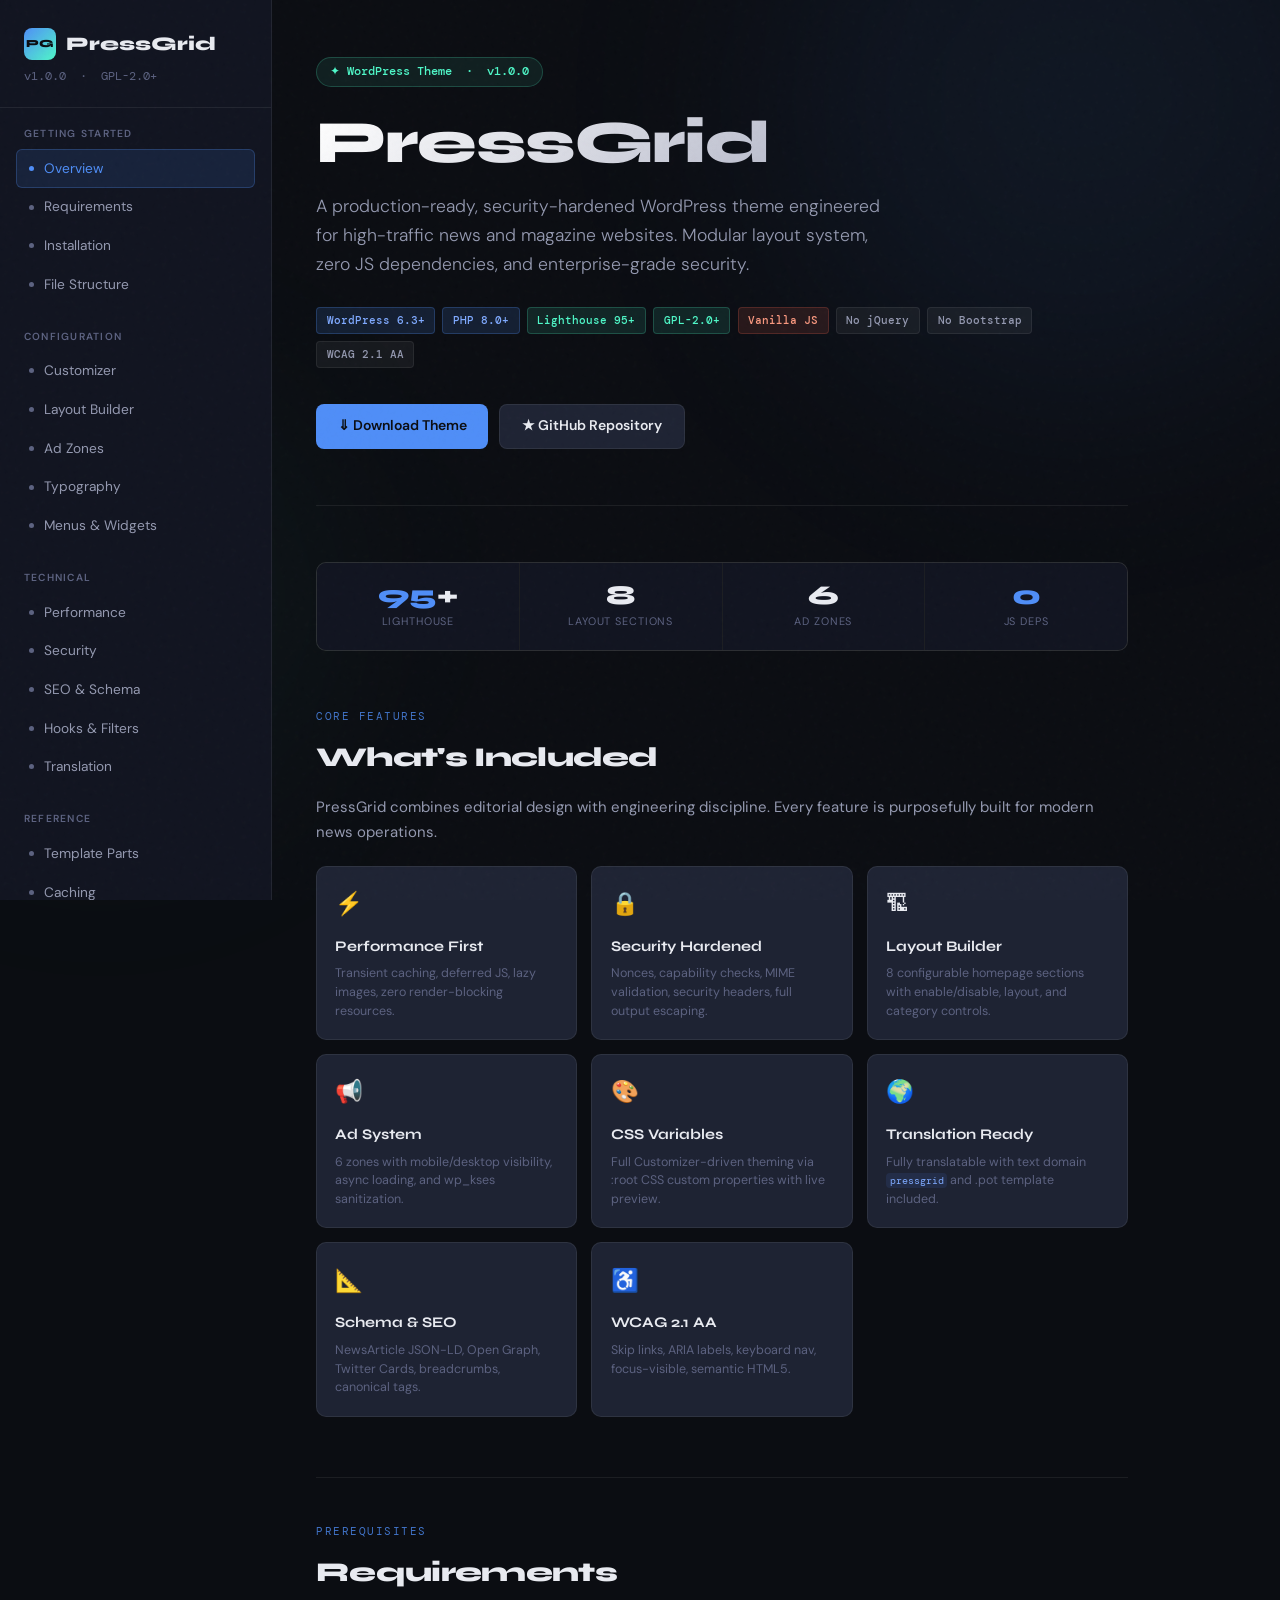
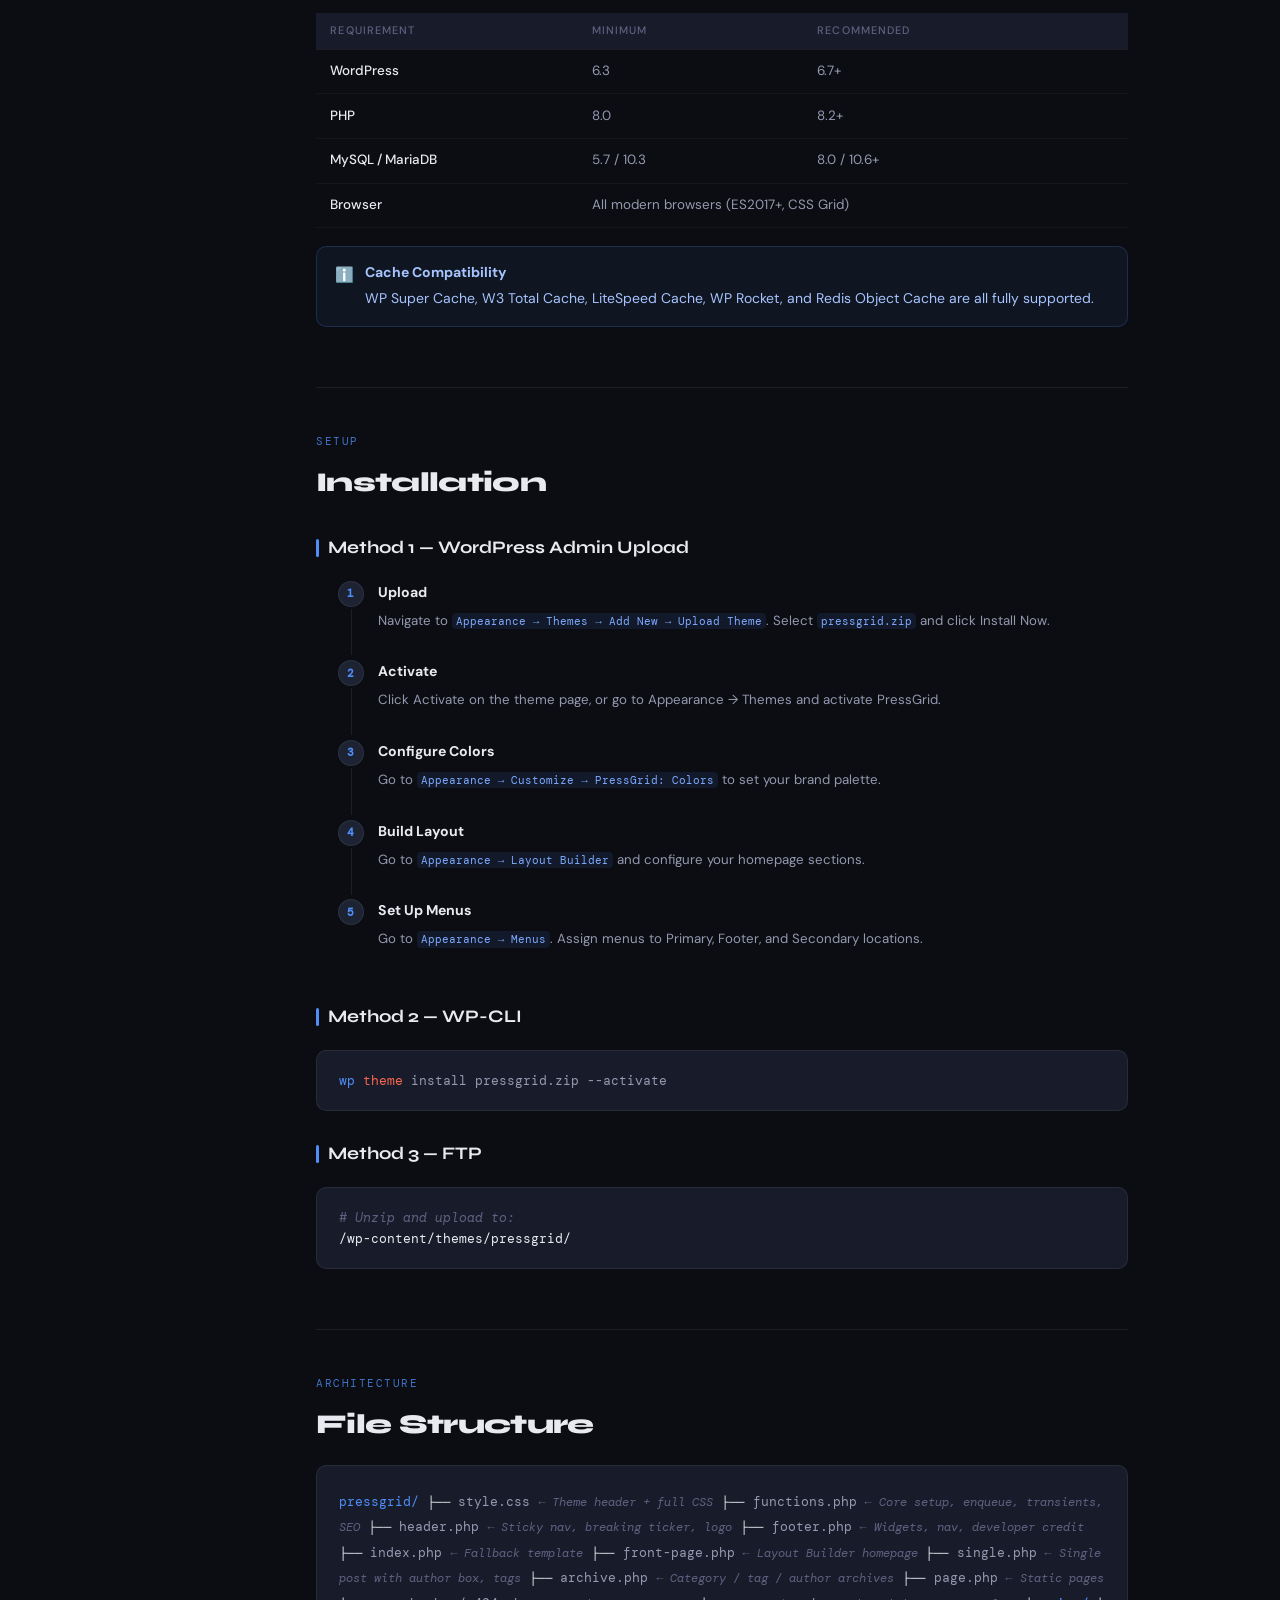
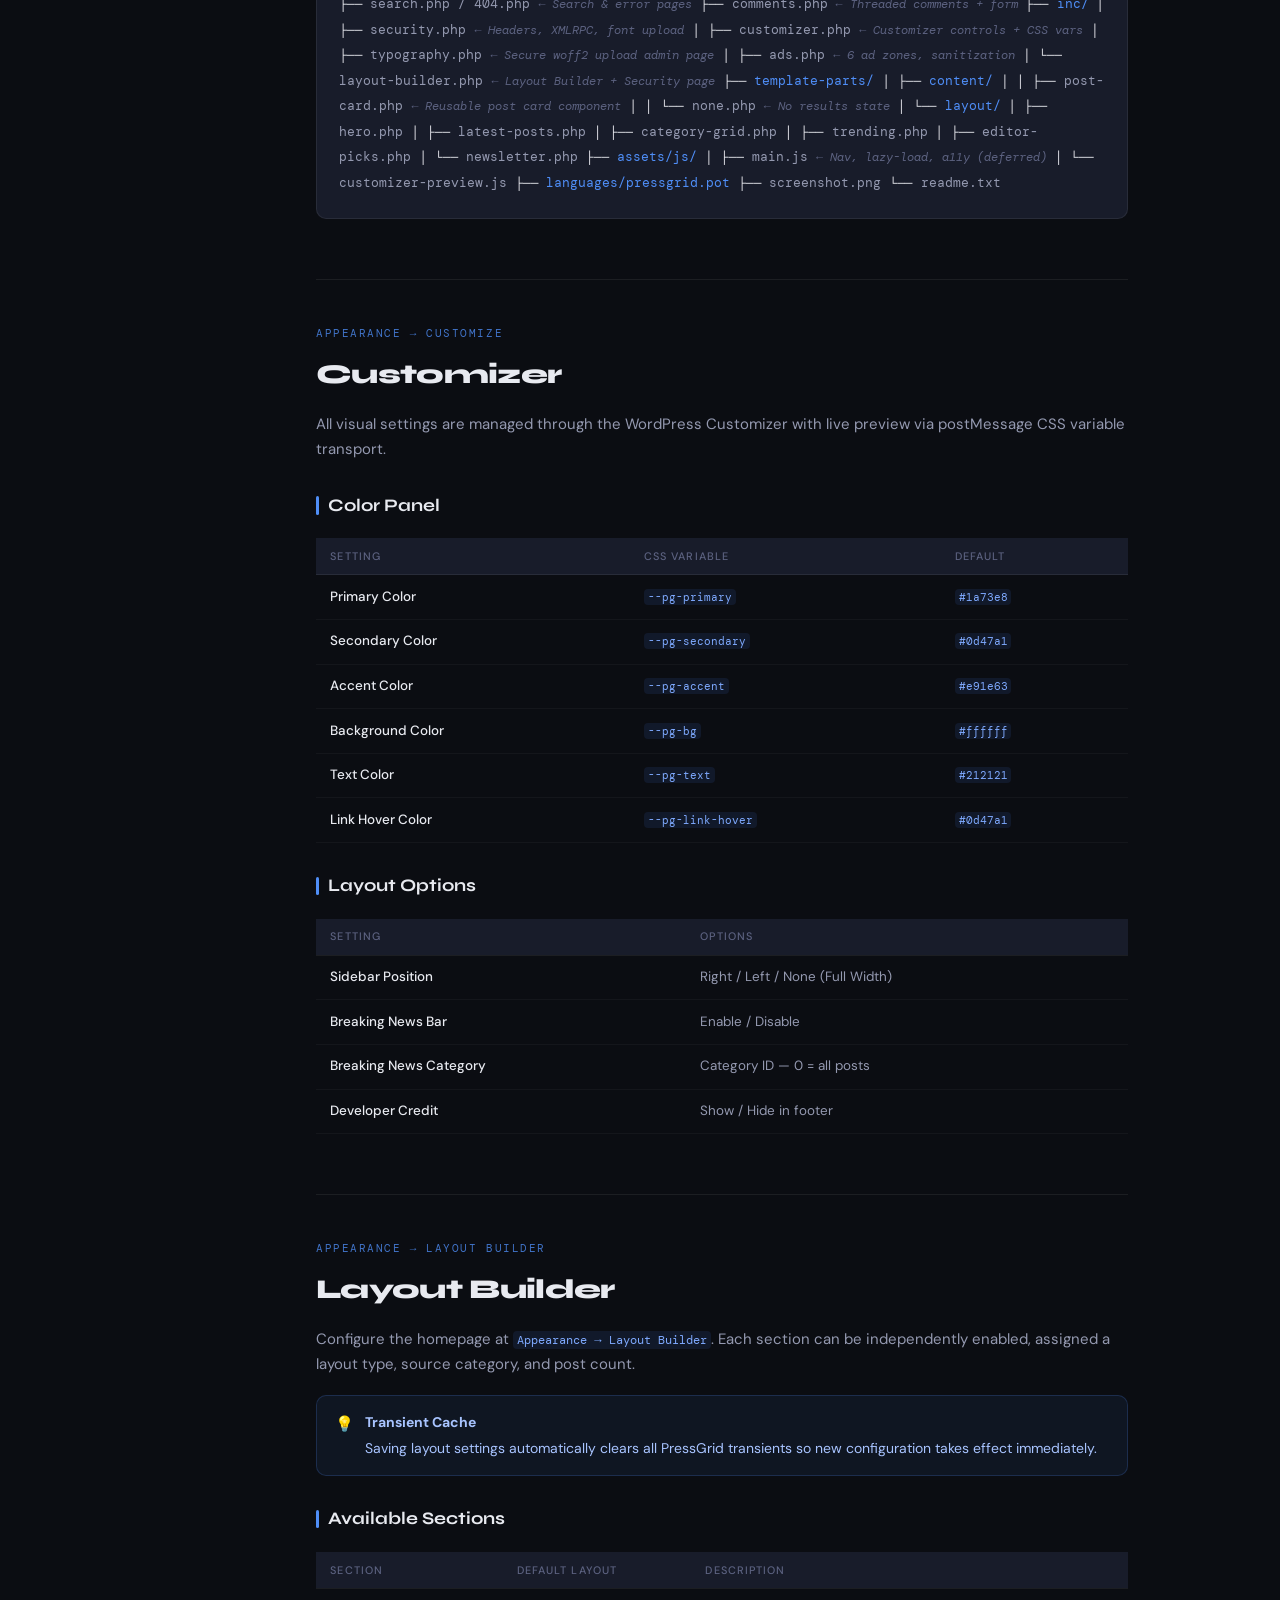
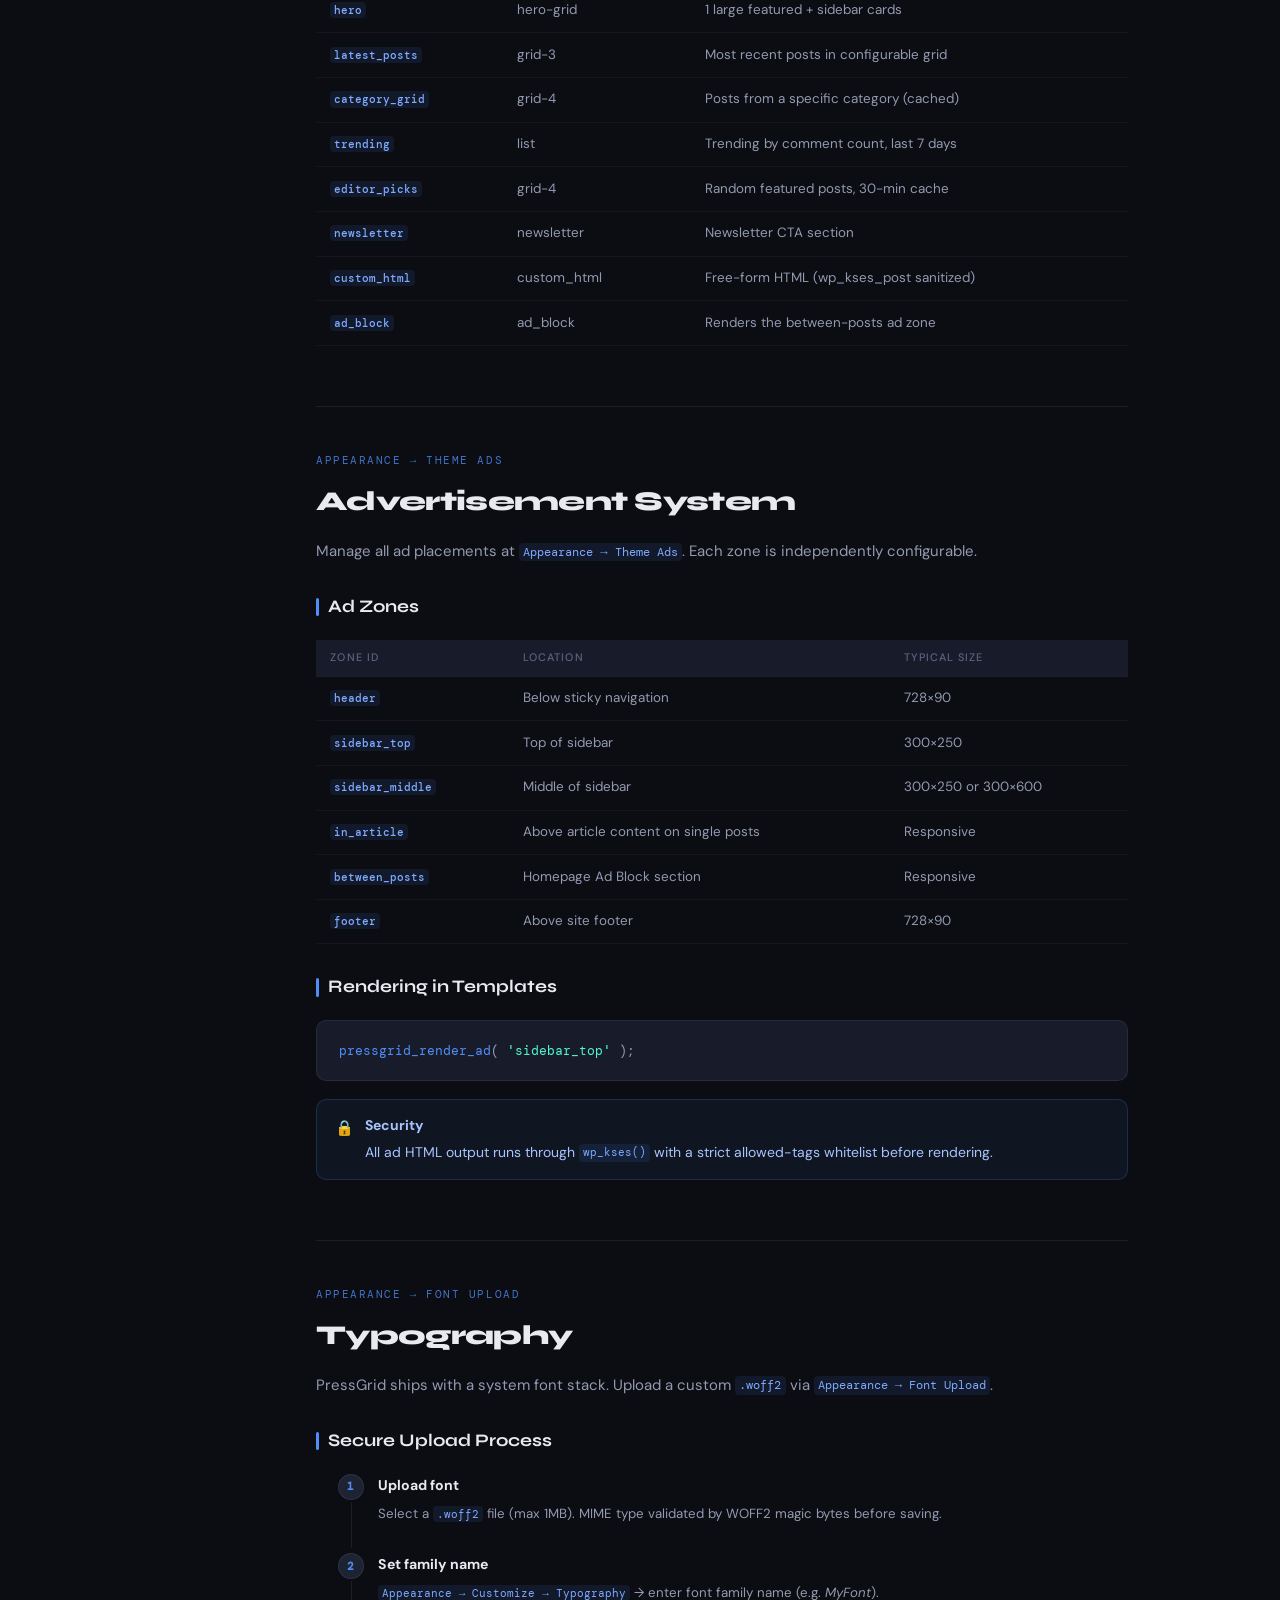
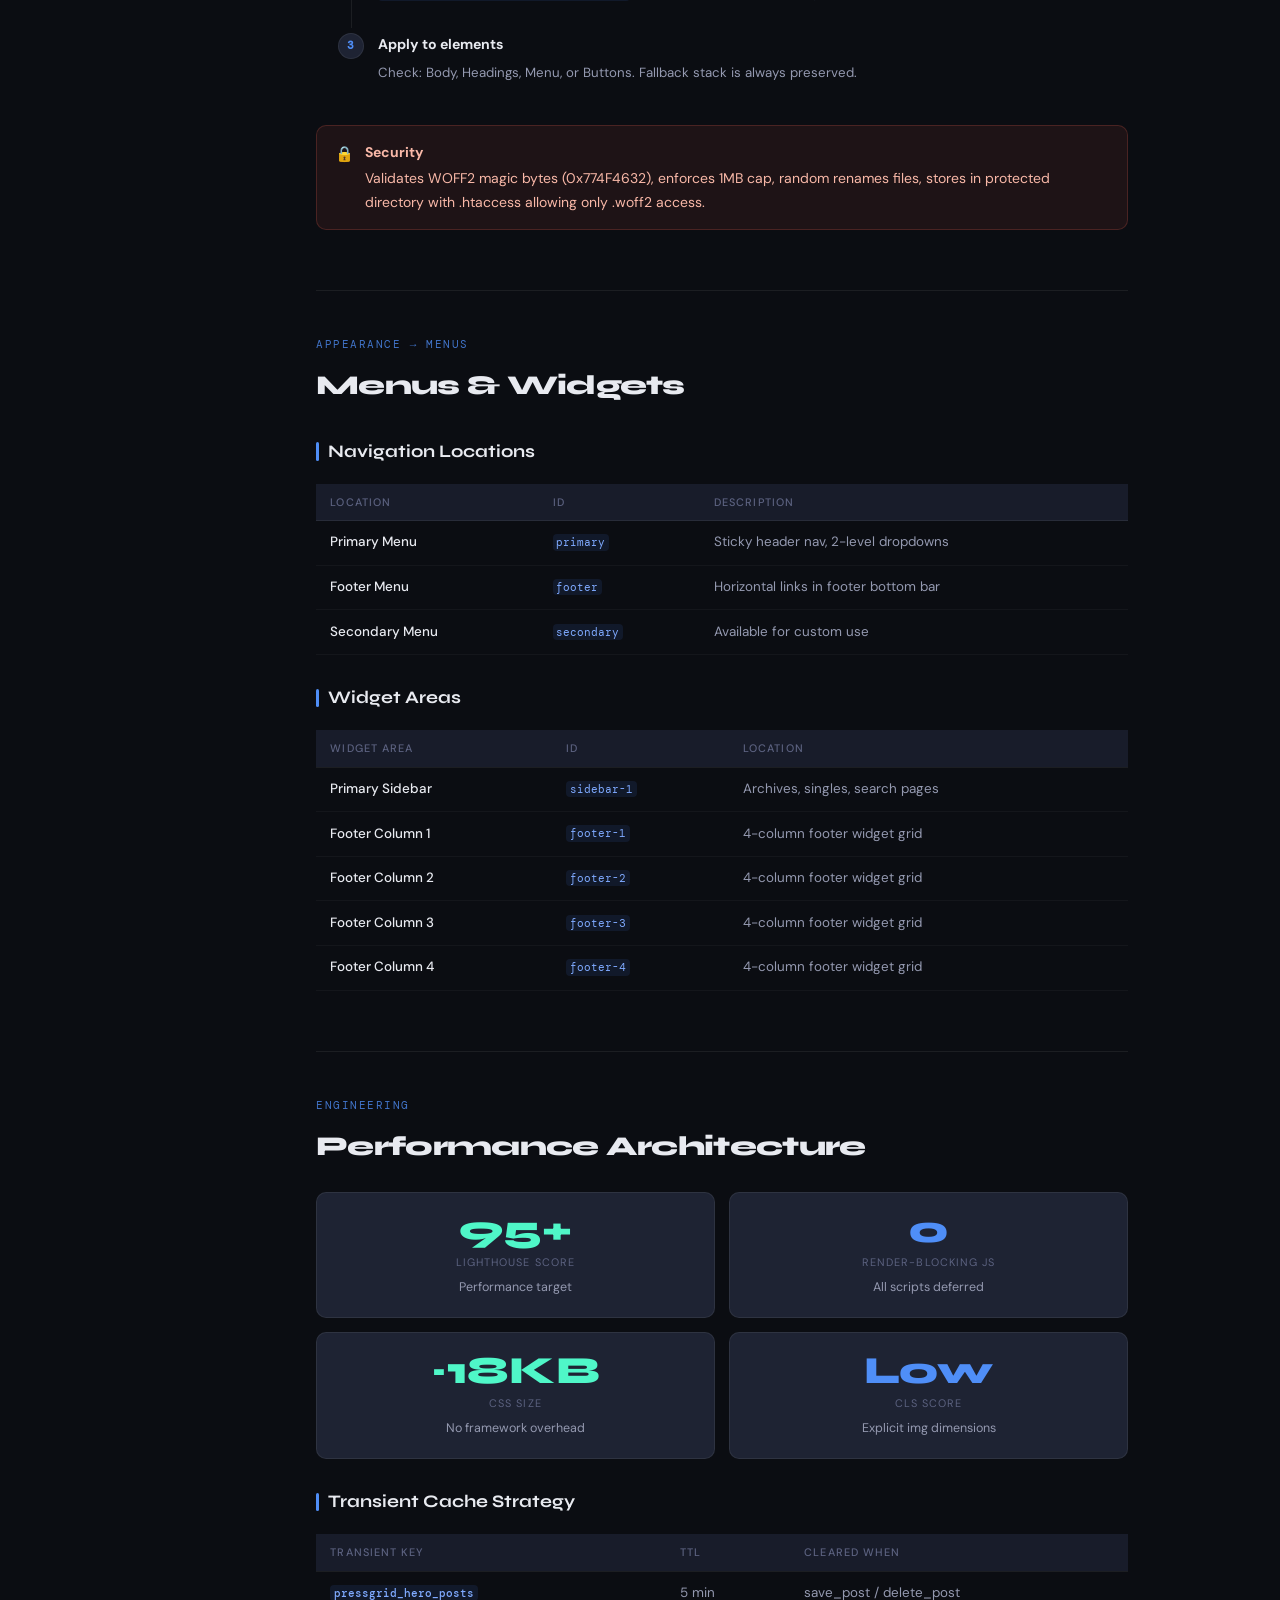
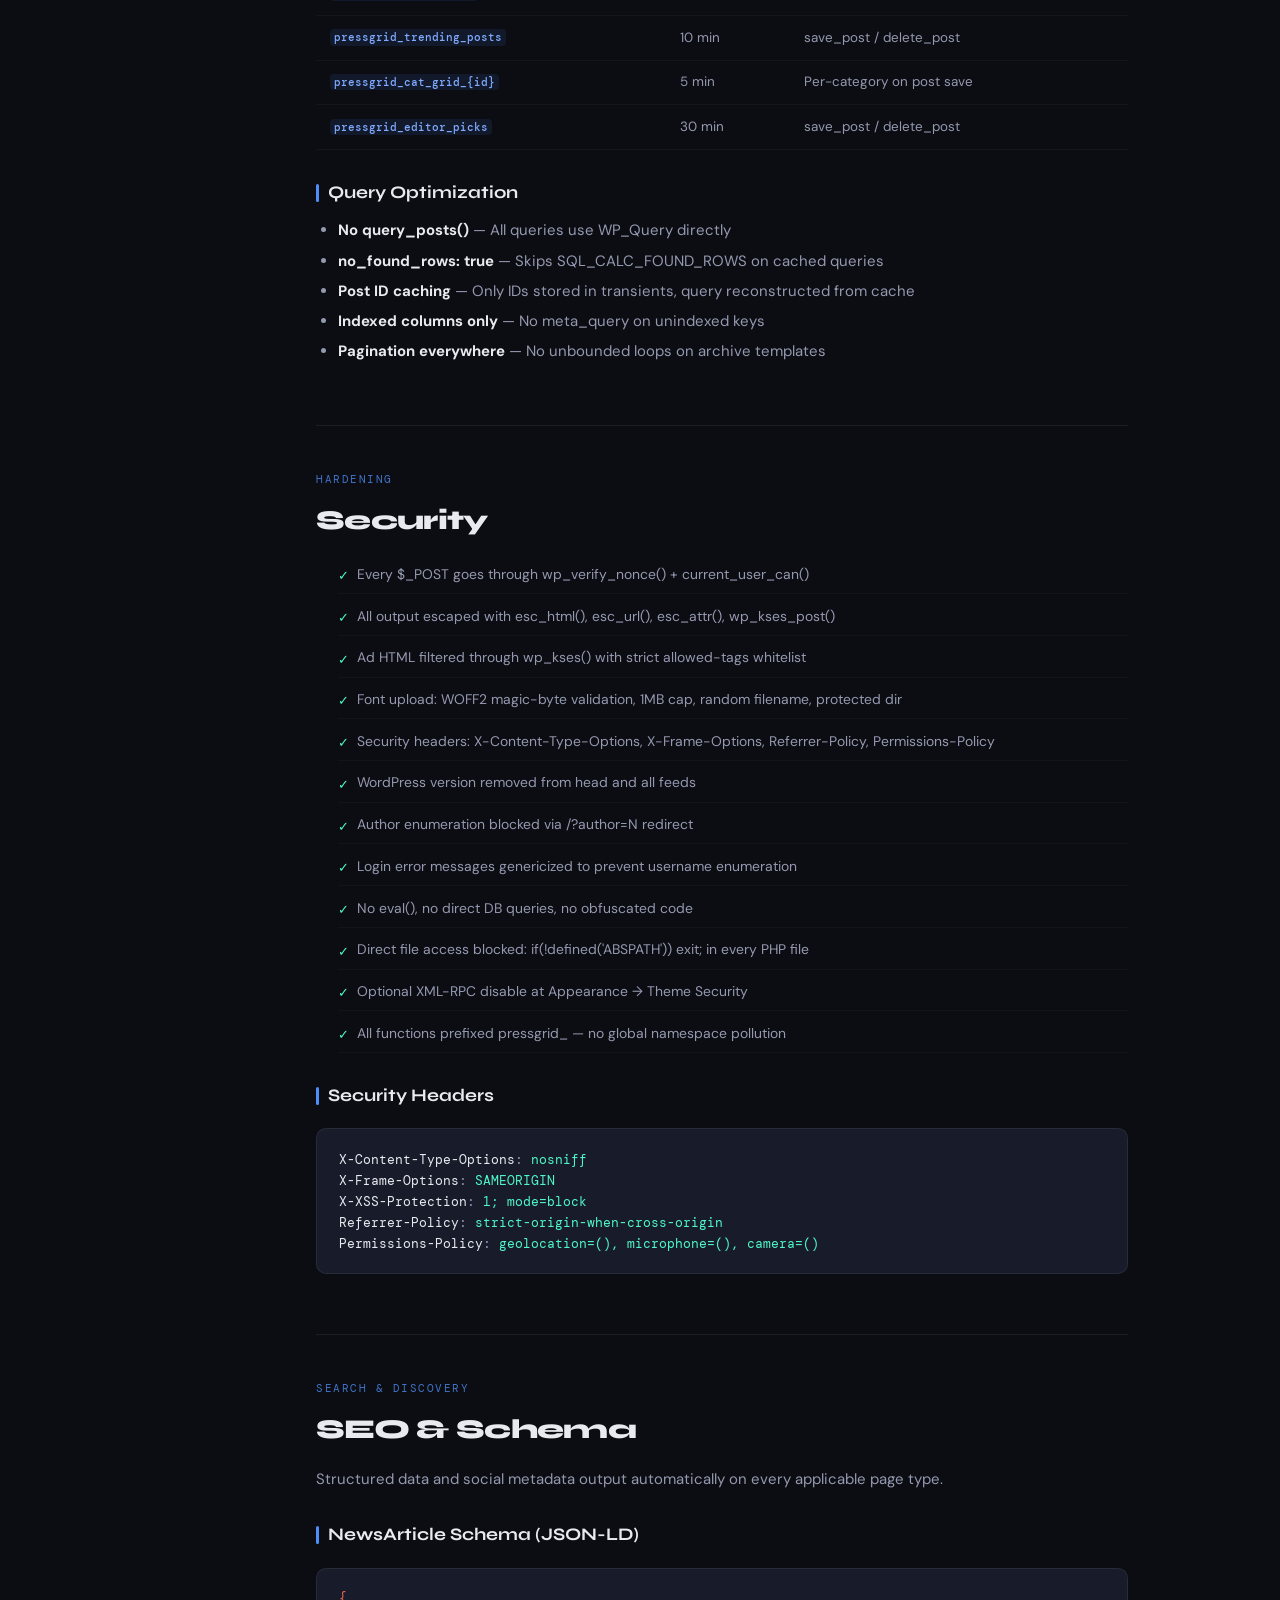
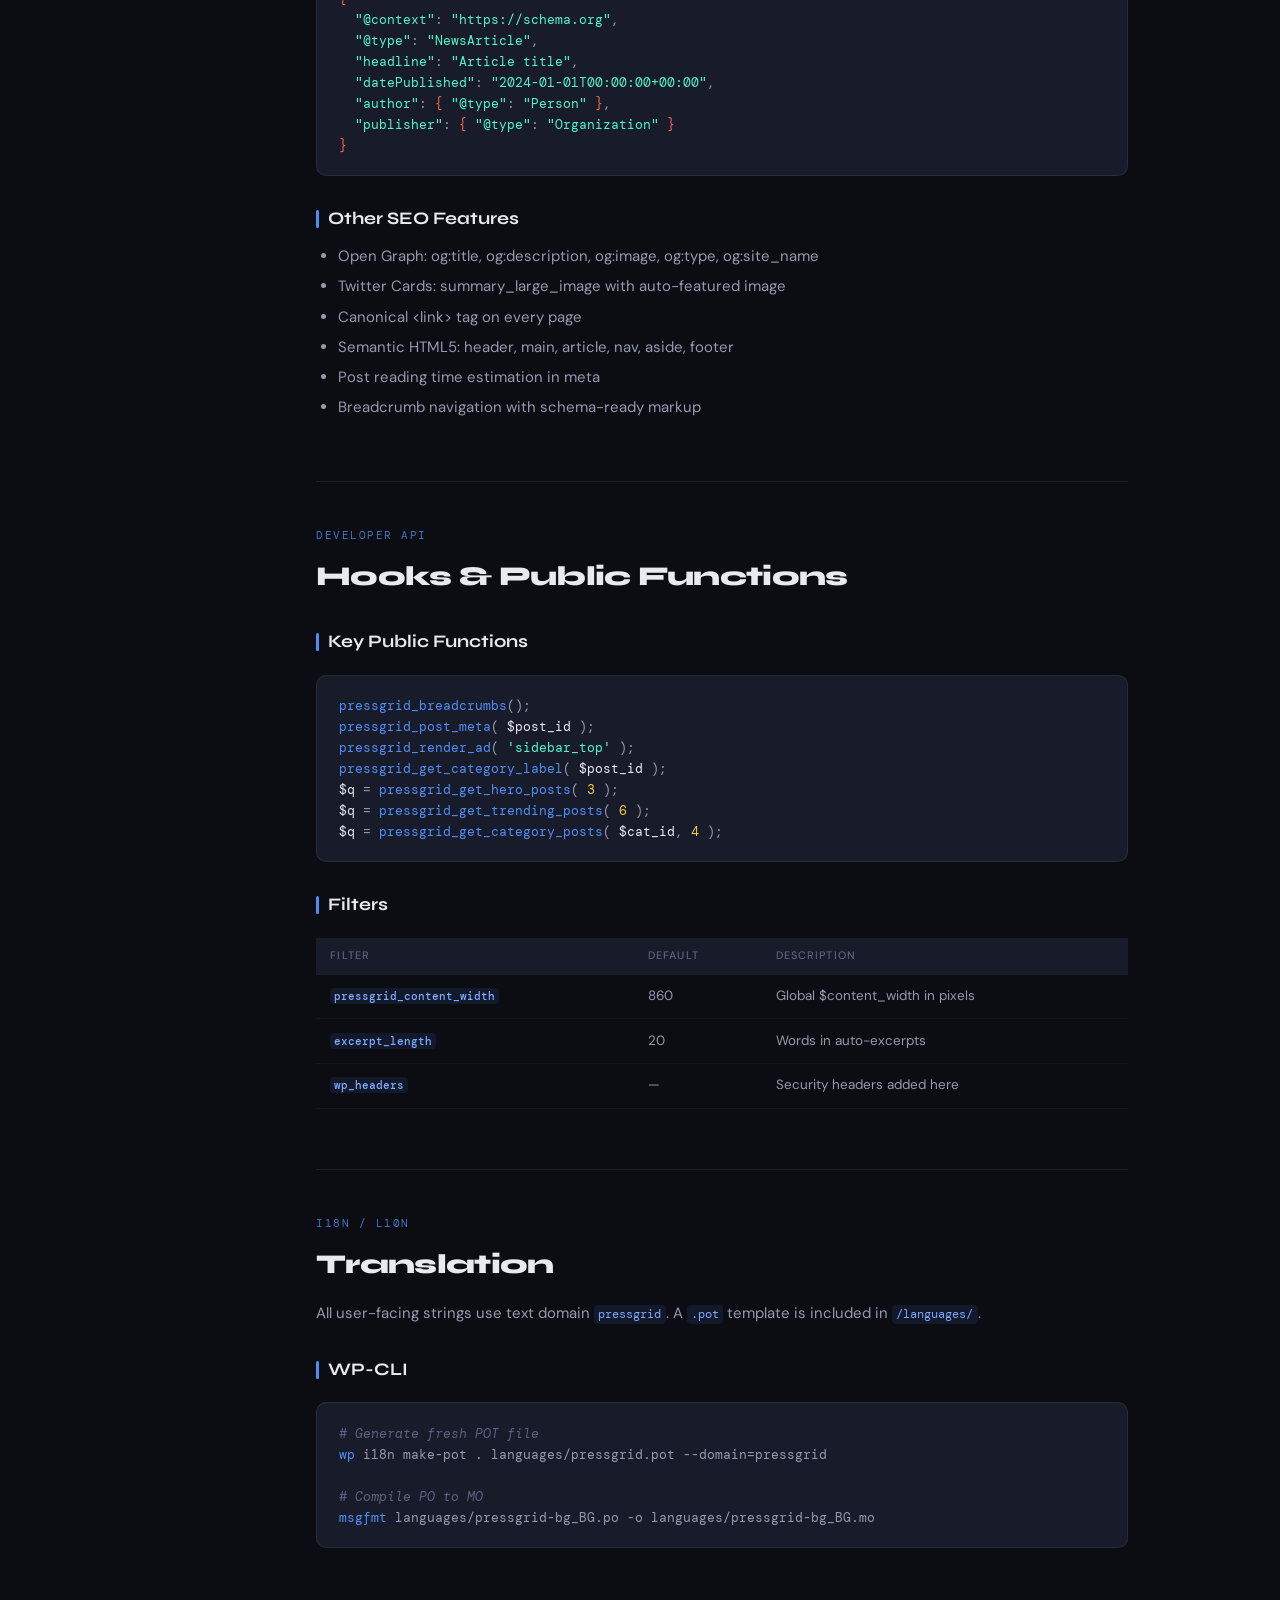
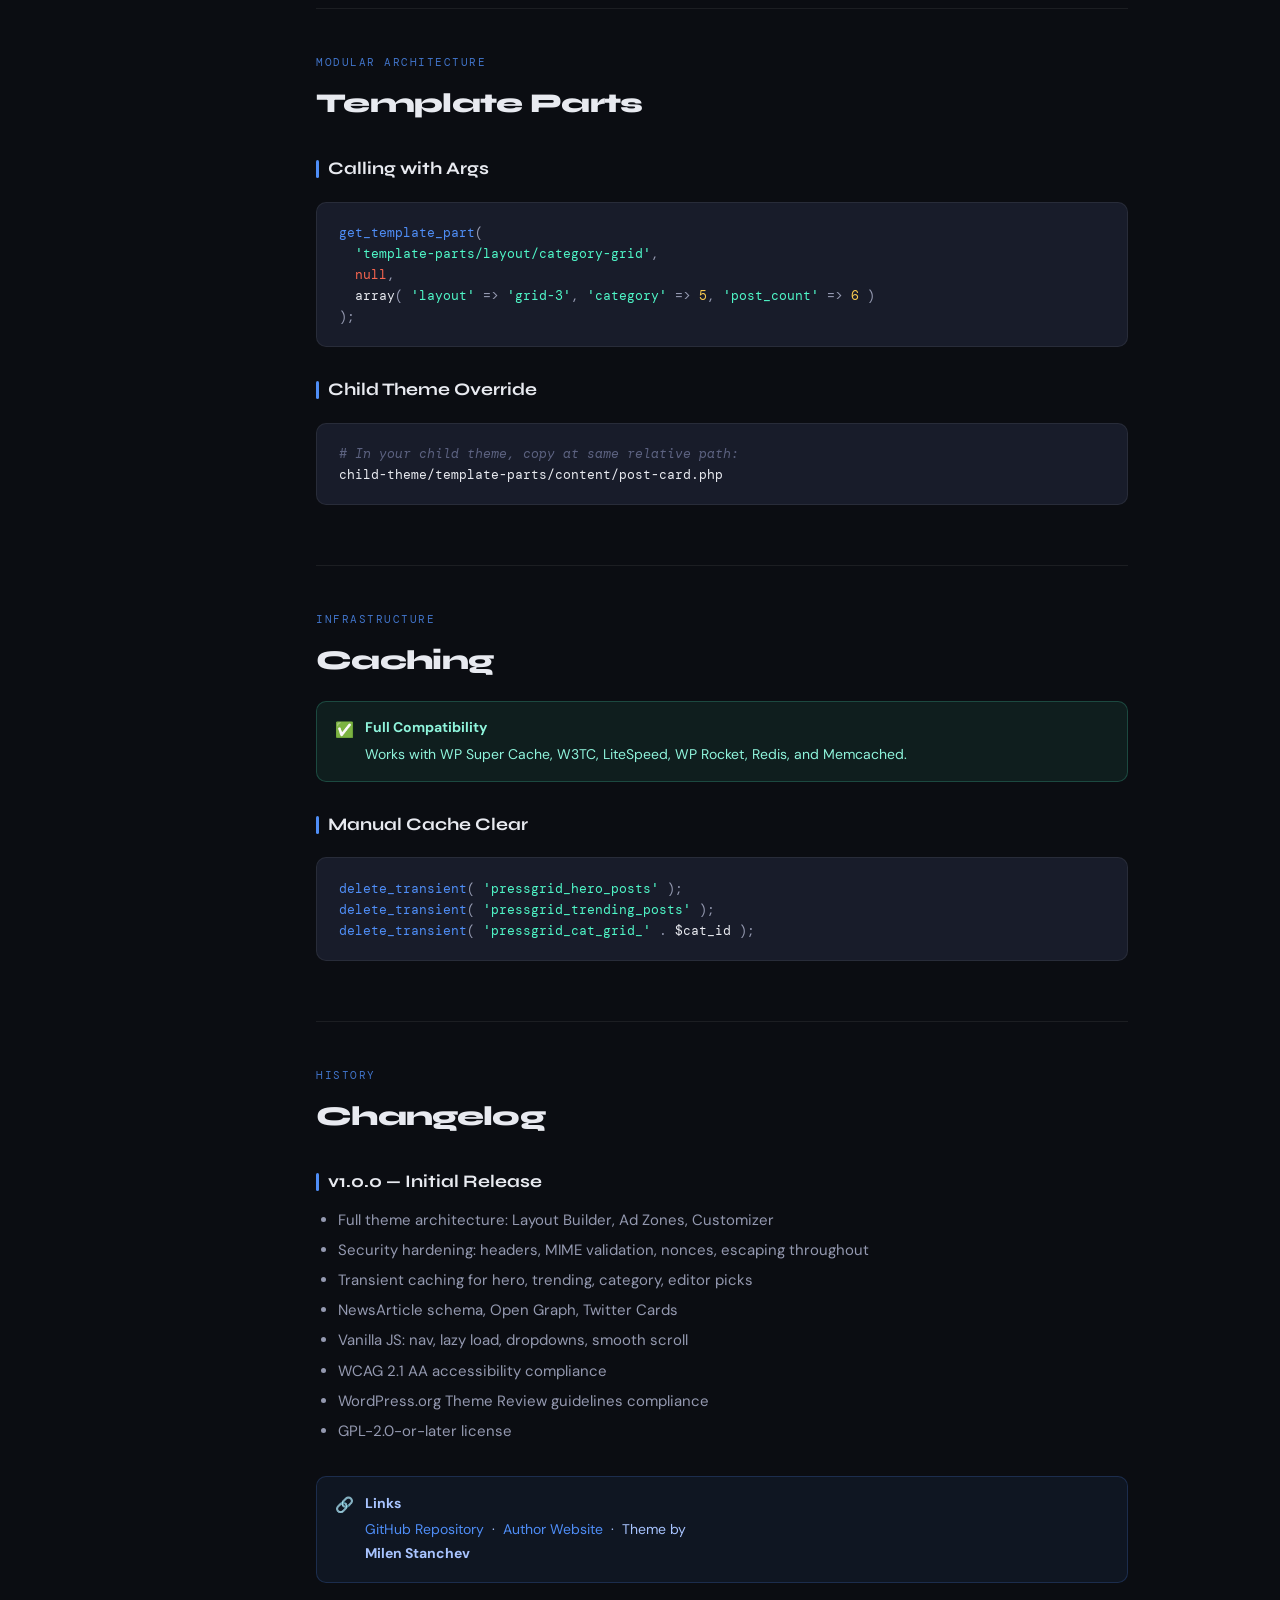
==== index.html @ e218a540 "Rename pressgrid-docs.html to index.html" ====
<!DOCTYPE html>
<html lang="en">
<head>
<meta charset="UTF-8" />
<meta name="viewport" content="width=device-width, initial-scale=1.0" />
<title>PressGrid — WordPress Theme Documentation</title>
<meta name="description" content="Full documentation for PressGrid — a high-performance, security-hardened WordPress theme for news and magazine websites." />
<meta property="og:title" content="PressGrid WordPress Theme Documentation" />
<meta property="og:description" content="Layout Builder, Ads, Customizer, 95+ Lighthouse. GPL licensed." />
<meta name="theme-color" content="#0b0d12" />
<link rel="preconnect" href="https://fonts.googleapis.com" />
<link rel="preconnect" href="https://fonts.gstatic.com" crossorigin />
<link href="https://fonts.googleapis.com/css2?family=Syne:wght@400;600;700;800&family=DM+Sans:ital,opsz,wght@0,9..40,300;0,9..40,400;0,9..40,500;1,9..40,300&family=DM+Mono:wght@400;500&display=swap" rel="stylesheet" />
<style>
*,*::before,*::after{box-sizing:border-box;margin:0;padding:0}
:root{
  --bg:#0b0d12;--bg2:#111420;--bg3:#181c2a;--surface:#1e2333;
  --border:rgba(255,255,255,.07);--accent:#4f8ef7;--accent2:#f7654f;--accent3:#4ff7c8;
  --text:#e8eaf0;--text2:#9499b0;--text3:#5c6280;
  --font-head:'Syne',sans-serif;--font-body:'DM Sans',sans-serif;--font-mono:'DM Mono',monospace;
  --radius:10px;--nav-w:272px;--ease:.2s cubic-bezier(.4,0,.2,1)
}
html{scroll-behavior:smooth;font-size:16px}
body{background:var(--bg);color:var(--text);font-family:var(--font-body);font-size:1rem;line-height:1.7;-webkit-font-smoothing:antialiased}
a{color:var(--accent);text-decoration:none;transition:color var(--ease)}
a:hover{color:#7faaff}
img{max-width:100%;height:auto;display:block}
body::before{content:'';position:fixed;inset:0;background-image:url("data:image/svg+xml,%3Csvg viewBox='0 0 200 200' xmlns='http://www.w3.org/2000/svg'%3E%3Cfilter id='n'%3E%3CfeTurbulence type='fractalNoise' baseFrequency='0.85' numOctaves='4' stitchTiles='stitch'/%3E%3C/filter%3E%3Crect width='100%25' height='100%25' filter='url(%23n)' opacity='0.04'/%3E%3C/svg%3E");pointer-events:none;z-index:9999;opacity:.5}
.blob{position:fixed;border-radius:50%;filter:blur(120px);pointer-events:none;z-index:0}
.b1{width:600px;height:600px;background:rgba(79,142,247,.07);top:-200px;right:-100px}
.b2{width:400px;height:400px;background:rgba(79,247,200,.05);bottom:100px;left:-100px}
.layout{display:grid;grid-template-columns:var(--nav-w) 1fr;min-height:100vh;position:relative;z-index:1}
.sidebar{position:sticky;top:0;height:100vh;overflow-y:auto;background:var(--bg2);border-right:1px solid var(--border);display:flex;flex-direction:column;scrollbar-width:thin;scrollbar-color:var(--surface) transparent}
.sidebar::-webkit-scrollbar{width:4px}
.sidebar::-webkit-scrollbar-thumb{background:var(--surface);border-radius:4px}
.sb-logo{padding:1.75rem 1.5rem 1.25rem;border-bottom:1px solid var(--border)}
.logo-mark{display:inline-flex;align-items:center;gap:.6rem;font-family:var(--font-head);font-weight:800;font-size:1.2rem;color:var(--text)}
.logo-icon{width:32px;height:32px;background:linear-gradient(135deg,var(--accent),var(--accent3));border-radius:8px;display:flex;align-items:center;justify-content:center;font-size:.68rem;font-weight:800;color:#0b0d12;font-family:var(--font-head);flex-shrink:0}
.sb-ver{margin-top:.4rem;font-size:.72rem;color:var(--text3);font-family:var(--font-mono)}
.nav-sec{padding:1.1rem 1rem .4rem}
.nav-lbl{font-size:.64rem;font-weight:600;text-transform:uppercase;letter-spacing:.12em;color:var(--text3);padding:0 .5rem .4rem}
.nav-items{list-style:none}
.nav-items li a{display:flex;align-items:center;gap:.6rem;padding:.42rem .75rem;border-radius:6px;font-size:.855rem;color:var(--text2);transition:all var(--ease);border:1px solid transparent}
.nav-items li a:hover{background:var(--surface);color:var(--text);border-color:var(--border)}
.nav-items li a.active{background:rgba(79,142,247,.12);color:var(--accent);border-color:rgba(79,142,247,.25)}
.ndot{width:5px;height:5px;border-radius:50%;background:var(--text3);flex-shrink:0;transition:background var(--ease)}
.nav-items li a.active .ndot,.nav-items li a:hover .ndot{background:var(--accent)}
.sb-foot{margin-top:auto;padding:1rem 1.5rem;border-top:1px solid var(--border);font-size:.74rem;color:var(--text3)}
.sb-foot a{color:var(--text2)}
.mob-toggle{display:none;position:fixed;top:1rem;left:1rem;z-index:200;background:var(--surface);border:1px solid var(--border);color:var(--text);padding:.45rem .65rem;border-radius:8px;cursor:pointer;font-size:1.05rem;backdrop-filter:blur(8px)}
.overlay{display:none;position:fixed;inset:0;background:rgba(0,0,0,.55);z-index:99;backdrop-filter:blur(2px)}
.overlay.open{display:block}
.content{padding:3.5rem 2.75rem 6rem;max-width:900px}
.hero{padding-bottom:3.5rem;border-bottom:1px solid var(--border);margin-bottom:3.5rem}
.badge{display:inline-flex;align-items:center;gap:.5rem;background:rgba(79,247,200,.08);border:1px solid rgba(79,247,200,.2);color:var(--accent3);font-size:.73rem;font-weight:500;padding:.28rem .8rem;border-radius:100px;margin-bottom:1.5rem;font-family:var(--font-mono)}
.hero h1{font-family:var(--font-head);font-size:clamp(2.4rem,5vw,3.75rem);font-weight:800;line-height:1.05;letter-spacing:-.03em;margin-bottom:1.1rem;background:linear-gradient(135deg,#fff 0%,#8b90aa 100%);-webkit-background-clip:text;-webkit-text-fill-color:transparent;background-clip:text}
.hero-sub{font-size:1.1rem;color:var(--text2);max-width:580px;line-height:1.65;margin-bottom:1.75rem;font-weight:300}
.tags{display:flex;gap:.45rem;flex-wrap:wrap;margin-bottom:2.25rem}
.tag{font-size:.7rem;font-family:var(--font-mono);padding:.18rem .6rem;border-radius:4px;font-weight:500}
.tb{background:rgba(79,142,247,.14);color:#7faaff;border:1px solid rgba(79,142,247,.25)}
.tg{background:rgba(79,247,200,.1);color:#4ff7c8;border:1px solid rgba(79,247,200,.2)}
.tr{background:rgba(247,101,79,.12);color:#f9987f;border:1px solid rgba(247,101,79,.2)}
.tx{background:rgba(255,255,255,.05);color:var(--text2);border:1px solid var(--border)}
.btns{display:flex;gap:.7rem;flex-wrap:wrap}
.btn{display:inline-flex;align-items:center;gap:.5rem;padding:.6rem 1.35rem;border-radius:8px;font-weight:600;font-size:.875rem;font-family:var(--font-body);transition:all var(--ease);cursor:pointer;text-decoration:none}
.btn-p{background:var(--accent);color:#0b0d12}
.btn-p:hover{background:#7faaff;color:#0b0d12;transform:translateY(-1px);box-shadow:0 8px 24px rgba(79,142,247,.3)}
.btn-g{background:var(--surface);color:var(--text);border:1px solid var(--border)}
.btn-g:hover{background:var(--bg3);border-color:rgba(255,255,255,.15);transform:translateY(-1px)}
.stats{display:grid;grid-template-columns:repeat(4,1fr);gap:1px;background:var(--border);border:1px solid var(--border);border-radius:var(--radius);overflow:hidden;margin-bottom:3.5rem}
.stat{background:var(--bg2);padding:1.2rem 1rem;text-align:center}
.sv{font-family:var(--font-head);font-size:1.7rem;font-weight:800;color:var(--text);line-height:1;margin-bottom:.2rem}
.sv span{color:var(--accent)}
.sl{font-size:.68rem;color:var(--text3);text-transform:uppercase;letter-spacing:.08em}
.sec{margin-bottom:3.75rem;scroll-margin-top:2rem}
.eyebrow{font-family:var(--font-mono);font-size:.68rem;color:var(--accent);text-transform:uppercase;letter-spacing:.14em;margin-bottom:.55rem;opacity:.8}
.sec h2{font-family:var(--font-head);font-size:1.7rem;font-weight:800;letter-spacing:-.025em;margin-bottom:.9rem;color:var(--text)}
.sec h3{font-family:var(--font-head);font-size:1.1rem;font-weight:700;margin:1.75rem 0 .65rem;color:var(--text);display:flex;align-items:center;gap:.55rem}
.sec h3::before{content:'';display:inline-block;width:3px;height:1.05em;background:var(--accent);border-radius:2px;flex-shrink:0}
.sec p{color:var(--text2);margin-bottom:.9rem;font-size:.935rem}
.sec ul,.sec ol{color:var(--text2);padding-left:1.35rem;margin-bottom:.9rem;font-size:.935rem}
.sec li{margin-bottom:.3rem}
.sec li strong{color:var(--text)}
.cgrid{display:grid;grid-template-columns:repeat(auto-fill,minmax(210px,1fr));gap:.9rem;margin:1.25rem 0}
.card{background:var(--surface);border:1px solid var(--border);border-radius:var(--radius);padding:1.15rem;transition:all var(--ease);position:relative;overflow:hidden}
.card::before{content:'';position:absolute;top:0;left:0;right:0;height:2px;background:linear-gradient(90deg,var(--accent),var(--accent3));opacity:0;transition:opacity var(--ease)}
.card:hover{border-color:rgba(79,142,247,.3);transform:translateY(-2px)}
.card:hover::before{opacity:1}
.ci{font-size:1.4rem;margin-bottom:.65rem}
.ct{font-family:var(--font-head);font-weight:700;font-size:.92rem;margin-bottom:.35rem;color:var(--text)}
.cd{font-size:.78rem;color:var(--text3);line-height:1.5}
pre,code{font-family:var(--font-mono);font-size:.82rem}
code:not(pre code){background:rgba(79,142,247,.1);color:#7faaff;padding:.1em .35em;border-radius:4px;font-size:.82em}
pre{background:var(--bg3);border:1px solid var(--border);border-radius:var(--radius);padding:1.2rem 1.4rem;overflow-x:auto;margin:1.1rem 0;color:var(--text2);line-height:1.6;position:relative}
pre .cm{color:var(--text3);font-style:italic}
pre .kw{color:#f7654f}
pre .fn{color:var(--accent)}
pre .str{color:var(--accent3)}
pre .num{color:#f7c94f}
pre .var{color:#e8eaf0}
.ftree{background:var(--bg3);border:1px solid var(--border);border-radius:var(--radius);padding:1.4rem;font-family:var(--font-mono);font-size:.8rem;margin:1.1rem 0;line-height:2}
.ftree .d{color:var(--accent)}
.ftree .f{color:var(--text2)}
.ftree .n{color:var(--text3);font-style:italic;font-size:.73rem}
.note{border-radius:var(--radius);padding:.9rem 1.1rem;margin:1.1rem 0;font-size:.875rem;display:flex;gap:.7rem;align-items:flex-start;border-width:1px;border-style:solid}
.ni{font-size:.95rem;flex-shrink:0;margin-top:.1rem}
.nb{background:rgba(79,142,247,.07);border-color:rgba(79,142,247,.2);color:#a8c4ff}
.ng{background:rgba(79,247,200,.07);border-color:rgba(79,247,200,.2);color:#8ff5dc}
.nr{background:rgba(247,101,79,.08);border-color:rgba(247,101,79,.2);color:#f9b8a8}
.note strong{display:block;margin-bottom:.15rem}
.steps{list-style:none;padding:0;margin:1.1rem 0}
.steps li{display:flex;gap:.9rem;padding-bottom:1.4rem;position:relative}
.steps li:not(:last-child)::after{content:'';position:absolute;left:13px;top:28px;bottom:0;width:1px;background:var(--border)}
.sn{width:26px;height:26px;border-radius:50%;background:var(--surface);border:1px solid var(--border);display:flex;align-items:center;justify-content:center;font-size:.7rem;font-weight:700;color:var(--accent);flex-shrink:0;font-family:var(--font-mono);position:relative;z-index:1}
.sc{flex:1}
.sc strong{display:block;color:var(--text);font-size:.88rem;margin-bottom:.2rem}
.sc span{font-size:.83rem;color:var(--text2)}
table{width:100%;border-collapse:collapse;margin:1.1rem 0;font-size:.84rem}
th{text-align:left;padding:.55rem .9rem;border-bottom:1px solid var(--border);color:var(--text3);font-size:.68rem;text-transform:uppercase;letter-spacing:.1em;font-weight:500;background:var(--bg3)}
td{padding:.65rem .9rem;border-bottom:1px solid rgba(255,255,255,.04);color:var(--text2);vertical-align:top}
tr:hover td{background:rgba(255,255,255,.015)}
td:first-child{color:var(--text);font-weight:500}
.cl{list-style:none;padding:0;margin:.9rem 0}
.cl li{display:flex;align-items:flex-start;gap:.55rem;padding:.35rem 0;font-size:.87rem;color:var(--text2);border-bottom:1px solid rgba(255,255,255,.03)}
.ck{color:var(--accent3);font-size:.82rem;flex-shrink:0;margin-top:.15rem}
.pgrid{display:grid;grid-template-columns:repeat(2,1fr);gap:.9rem;margin:1.4rem 0}
.pc{background:var(--surface);border:1px solid var(--border);border-radius:var(--radius);padding:1.15rem;text-align:center}
.ps{font-family:var(--font-head);font-size:2.4rem;font-weight:800;line-height:1;margin-bottom:.25rem}
.ps.green{color:#4ff7c8}
.ps.blue{color:var(--accent)}
.pl{font-size:.68rem;color:var(--text3);text-transform:uppercase;letter-spacing:.1em}
.psub{font-size:.78rem;color:var(--text2);margin-top:.35rem}
hr{border:none;border-top:1px solid var(--border);margin:2.75rem 0}
.bktop{position:fixed;bottom:2rem;right:2rem;width:38px;height:38px;background:var(--surface);border:1px solid var(--border);border-radius:50%;display:flex;align-items:center;justify-content:center;color:var(--text2);cursor:pointer;opacity:0;pointer-events:none;transition:all var(--ease);z-index:50;font-size:.82rem}
.bktop.v{opacity:1;pointer-events:all}
.bktop:hover{background:var(--accent);color:#0b0d12;border-color:var(--accent)}
@media(max-width:920px){
  .layout{grid-template-columns:1fr}
  .sidebar{position:fixed;top:0;left:0;width:var(--nav-w);height:100vh;z-index:100;transform:translateX(-100%);transition:transform var(--ease)}
  .sidebar.open{transform:translateX(0);box-shadow:0 0 60px rgba(0,0,0,.5)}
  .mob-toggle{display:block}
  .content{padding:4rem 1.2rem 4rem}
  .stats{grid-template-columns:repeat(2,1fr)}
  .pgrid{grid-template-columns:1fr}
  .hero h1{font-size:2.2rem}
  .cgrid{grid-template-columns:1fr 1fr}
}
@media(max-width:480px){
  .cgrid{grid-template-columns:1fr}
  .btns{flex-direction:column}
  .btn{justify-content:center}
}
@media print{
  .sidebar,.mob-toggle,.bktop,.b1,.b2{display:none!important}
  .layout{display:block}
  .content{padding:1rem;max-width:100%}
  body{color:#000;background:#fff}
}
</style>
</head>
<body>
<div class="b1 blob"></div>
<div class="b2 blob"></div>
<div class="overlay" id="ov"></div>
<button class="mob-toggle" id="mt" aria-label="Toggle navigation">&#9776;</button>
<div class="layout">
<nav class="sidebar" id="sb" aria-label="Documentation navigation">
  <div class="sb-logo">
    <a class="logo-mark" href="#top">
      <span class="logo-icon">PG</span>PressGrid
    </a>
    <p class="sb-ver">v1.0.0 &nbsp;&middot;&nbsp; GPL-2.0+</p>
  </div>
  <div class="nav-sec">
    <p class="nav-lbl">Getting Started</p>
    <ul class="nav-items">
      <li><a href="#overview" class="active"><span class="ndot"></span>Overview</a></li>
      <li><a href="#requirements"><span class="ndot"></span>Requirements</a></li>
      <li><a href="#installation"><span class="ndot"></span>Installation</a></li>
      <li><a href="#file-structure"><span class="ndot"></span>File Structure</a></li>
    </ul>
  </div>
  <div class="nav-sec">
    <p class="nav-lbl">Configuration</p>
    <ul class="nav-items">
      <li><a href="#customizer"><span class="ndot"></span>Customizer</a></li>
      <li><a href="#layout-builder"><span class="ndot"></span>Layout Builder</a></li>
      <li><a href="#ads"><span class="ndot"></span>Ad Zones</a></li>
      <li><a href="#typography"><span class="ndot"></span>Typography</a></li>
      <li><a href="#menus"><span class="ndot"></span>Menus &amp; Widgets</a></li>
    </ul>
  </div>
  <div class="nav-sec">
    <p class="nav-lbl">Technical</p>
    <ul class="nav-items">
      <li><a href="#performance"><span class="ndot"></span>Performance</a></li>
      <li><a href="#security"><span class="ndot"></span>Security</a></li>
      <li><a href="#seo"><span class="ndot"></span>SEO &amp; Schema</a></li>
      <li><a href="#hooks"><span class="ndot"></span>Hooks &amp; Filters</a></li>
      <li><a href="#translation"><span class="ndot"></span>Translation</a></li>
    </ul>
  </div>
  <div class="nav-sec">
    <p class="nav-lbl">Reference</p>
    <ul class="nav-items">
      <li><a href="#template-parts"><span class="ndot"></span>Template Parts</a></li>
      <li><a href="#caching"><span class="ndot"></span>Caching</a></li>
      <li><a href="#changelog"><span class="ndot"></span>Changelog</a></li>
    </ul>
  </div>
  <div class="sb-foot">
    <p>By <a href="https://stanchev.bg/" target="_blank" rel="noopener noreferrer">Milen Stanchev</a></p>
    <p style="margin-top:.25rem">GPL-2.0-or-later</p>
  </div>
</nav>
<main class="content" id="top">

<!-- HERO -->
<div class="hero" id="overview">
  <span class="badge">&#10022; WordPress Theme &nbsp;&middot;&nbsp; v1.0.0</span>
  <h1>PressGrid</h1>
  <p class="hero-sub">A production-ready, security-hardened WordPress theme engineered for high-traffic news and magazine websites. Modular layout system, zero JS dependencies, and enterprise-grade security.</p>
  <div class="tags">
    <span class="tag tb">WordPress 6.3+</span><span class="tag tb">PHP 8.0+</span>
    <span class="tag tg">Lighthouse 95+</span><span class="tag tg">GPL-2.0+</span>
    <span class="tag tr">Vanilla JS</span><span class="tag tx">No jQuery</span>
    <span class="tag tx">No Bootstrap</span><span class="tag tx">WCAG 2.1 AA</span>
  </div>
  <div class="btns">
    <a href="https://github.com/milenstanchev/pressgrid" class="btn btn-p" target="_blank" rel="noopener noreferrer">&#8659; Download Theme</a>
    <a href="https://github.com/milenstanchev/pressgrid" class="btn btn-g" target="_blank" rel="noopener noreferrer">&#9733; GitHub Repository</a>
  </div>
</div>

<div class="stats">
  <div class="stat"><div class="sv"><span>95</span>+</div><div class="sl">Lighthouse</div></div>
  <div class="stat"><div class="sv">8</div><div class="sl">Layout Sections</div></div>
  <div class="stat"><div class="sv">6</div><div class="sl">Ad Zones</div></div>
  <div class="stat"><div class="sv"><span>0</span></div><div class="sl">JS Deps</div></div>
</div>

<!-- FEATURES -->
<section class="sec">
  <div class="eyebrow">Core Features</div>
  <h2>What's Included</h2>
  <p>PressGrid combines editorial design with engineering discipline. Every feature is purposefully built for modern news operations.</p>
  <div class="cgrid">
    <div class="card"><div class="ci">&#9889;</div><div class="ct">Performance First</div><div class="cd">Transient caching, deferred JS, lazy images, zero render-blocking resources.</div></div>
    <div class="card"><div class="ci">&#128274;</div><div class="ct">Security Hardened</div><div class="cd">Nonces, capability checks, MIME validation, security headers, full output escaping.</div></div>
    <div class="card"><div class="ci">&#127959;</div><div class="ct">Layout Builder</div><div class="cd">8 configurable homepage sections with enable/disable, layout, and category controls.</div></div>
    <div class="card"><div class="ci">&#128226;</div><div class="ct">Ad System</div><div class="cd">6 zones with mobile/desktop visibility, async loading, and wp_kses sanitization.</div></div>
    <div class="card"><div class="ci">&#127912;</div><div class="ct">CSS Variables</div><div class="cd">Full Customizer-driven theming via :root CSS custom properties with live preview.</div></div>
    <div class="card"><div class="ci">&#127757;</div><div class="ct">Translation Ready</div><div class="cd">Fully translatable with text domain <code>pressgrid</code> and .pot template included.</div></div>
    <div class="card"><div class="ci">&#128208;</div><div class="ct">Schema &amp; SEO</div><div class="cd">NewsArticle JSON-LD, Open Graph, Twitter Cards, breadcrumbs, canonical tags.</div></div>
    <div class="card"><div class="ci">&#9855;</div><div class="ct">WCAG 2.1 AA</div><div class="cd">Skip links, ARIA labels, keyboard nav, focus-visible, semantic HTML5.</div></div>
  </div>
</section>
<hr/>

<!-- REQUIREMENTS -->
<section class="sec" id="requirements">
  <div class="eyebrow">Prerequisites</div>
  <h2>Requirements</h2>
  <table>
    <thead><tr><th>Requirement</th><th>Minimum</th><th>Recommended</th></tr></thead>
    <tbody>
      <tr><td>WordPress</td><td>6.3</td><td>6.7+</td></tr>
      <tr><td>PHP</td><td>8.0</td><td>8.2+</td></tr>
      <tr><td>MySQL / MariaDB</td><td>5.7 / 10.3</td><td>8.0 / 10.6+</td></tr>
      <tr><td>Browser</td><td colspan="2">All modern browsers (ES2017+, CSS Grid)</td></tr>
    </tbody>
  </table>
  <div class="note nb"><span class="ni">&#8505;&#65039;</span><div><strong>Cache Compatibility</strong>WP Super Cache, W3 Total Cache, LiteSpeed Cache, WP Rocket, and Redis Object Cache are all fully supported.</div></div>
</section>
<hr/>

<!-- INSTALLATION -->
<section class="sec" id="installation">
  <div class="eyebrow">Setup</div>
  <h2>Installation</h2>
  <h3>Method 1 &mdash; WordPress Admin Upload</h3>
  <ol class="steps">
    <li><div class="sn">1</div><div class="sc"><strong>Upload</strong><span>Navigate to <code>Appearance &rarr; Themes &rarr; Add New &rarr; Upload Theme</code>. Select <code>pressgrid.zip</code> and click Install Now.</span></div></li>
    <li><div class="sn">2</div><div class="sc"><strong>Activate</strong><span>Click Activate on the theme page, or go to Appearance &rarr; Themes and activate PressGrid.</span></div></li>
    <li><div class="sn">3</div><div class="sc"><strong>Configure Colors</strong><span>Go to <code>Appearance &rarr; Customize &rarr; PressGrid: Colors</code> to set your brand palette.</span></div></li>
    <li><div class="sn">4</div><div class="sc"><strong>Build Layout</strong><span>Go to <code>Appearance &rarr; Layout Builder</code> and configure your homepage sections.</span></div></li>
    <li><div class="sn">5</div><div class="sc"><strong>Set Up Menus</strong><span>Go to <code>Appearance &rarr; Menus</code>. Assign menus to Primary, Footer, and Secondary locations.</span></div></li>
  </ol>
  <h3>Method 2 &mdash; WP-CLI</h3>
  <pre><span class="fn">wp</span> <span class="kw">theme</span> install pressgrid.zip --activate</pre>
  <h3>Method 3 &mdash; FTP</h3>
  <pre><span class="cm"># Unzip and upload to:</span>
<span class="var">/wp-content/themes/pressgrid/</span></pre>
</section>
<hr/>

<!-- FILE STRUCTURE -->
<section class="sec" id="file-structure">
  <div class="eyebrow">Architecture</div>
  <h2>File Structure</h2>
  <div class="ftree">
<span class="d">pressgrid/</span>
&#9500;&#9472;&#9472; <span class="f">style.css</span>               <span class="n">&#8592; Theme header + full CSS</span>
&#9500;&#9472;&#9472; <span class="f">functions.php</span>           <span class="n">&#8592; Core setup, enqueue, transients, SEO</span>
&#9500;&#9472;&#9472; <span class="f">header.php</span>              <span class="n">&#8592; Sticky nav, breaking ticker, logo</span>
&#9500;&#9472;&#9472; <span class="f">footer.php</span>              <span class="n">&#8592; Widgets, nav, developer credit</span>
&#9500;&#9472;&#9472; <span class="f">index.php</span>               <span class="n">&#8592; Fallback template</span>
&#9500;&#9472;&#9472; <span class="f">front-page.php</span>          <span class="n">&#8592; Layout Builder homepage</span>
&#9500;&#9472;&#9472; <span class="f">single.php</span>              <span class="n">&#8592; Single post with author box, tags</span>
&#9500;&#9472;&#9472; <span class="f">archive.php</span>             <span class="n">&#8592; Category / tag / author archives</span>
&#9500;&#9472;&#9472; <span class="f">page.php</span>                <span class="n">&#8592; Static pages</span>
&#9500;&#9472;&#9472; <span class="f">search.php / 404.php</span>    <span class="n">&#8592; Search &amp; error pages</span>
&#9500;&#9472;&#9472; <span class="f">comments.php</span>            <span class="n">&#8592; Threaded comments + form</span>
&#9500;&#9472;&#9472; <span class="d">inc/</span>
&#9474;   &#9500;&#9472;&#9472; <span class="f">security.php</span>        <span class="n">&#8592; Headers, XMLRPC, font upload</span>
&#9474;   &#9500;&#9472;&#9472; <span class="f">customizer.php</span>      <span class="n">&#8592; Customizer controls + CSS vars</span>
&#9474;   &#9500;&#9472;&#9472; <span class="f">typography.php</span>      <span class="n">&#8592; Secure woff2 upload admin page</span>
&#9474;   &#9500;&#9472;&#9472; <span class="f">ads.php</span>             <span class="n">&#8592; 6 ad zones, sanitization</span>
&#9474;   &#9492;&#9472;&#9472; <span class="f">layout-builder.php</span>  <span class="n">&#8592; Layout Builder + Security page</span>
&#9500;&#9472;&#9472; <span class="d">template-parts/</span>
&#9474;   &#9500;&#9472;&#9472; <span class="d">content/</span>
&#9474;   &#9474;   &#9500;&#9472;&#9472; <span class="f">post-card.php</span>   <span class="n">&#8592; Reusable post card component</span>
&#9474;   &#9474;   &#9492;&#9472;&#9472; <span class="f">none.php</span>        <span class="n">&#8592; No results state</span>
&#9474;   &#9492;&#9472;&#9472; <span class="d">layout/</span>
&#9474;       &#9500;&#9472;&#9472; <span class="f">hero.php</span>
&#9474;       &#9500;&#9472;&#9472; <span class="f">latest-posts.php</span>
&#9474;       &#9500;&#9472;&#9472; <span class="f">category-grid.php</span>
&#9474;       &#9500;&#9472;&#9472; <span class="f">trending.php</span>
&#9474;       &#9500;&#9472;&#9472; <span class="f">editor-picks.php</span>
&#9474;       &#9492;&#9472;&#9472; <span class="f">newsletter.php</span>
&#9500;&#9472;&#9472; <span class="d">assets/js/</span>
&#9474;   &#9500;&#9472;&#9472; <span class="f">main.js</span>             <span class="n">&#8592; Nav, lazy-load, a11y (deferred)</span>
&#9474;   &#9492;&#9472;&#9472; <span class="f">customizer-preview.js</span>
&#9500;&#9472;&#9472; <span class="d">languages/pressgrid.pot</span>
&#9500;&#9472;&#9472; <span class="f">screenshot.png</span>
&#9492;&#9472;&#9472; <span class="f">readme.txt</span>
  </div>
</section>
<hr/>

<!-- CUSTOMIZER -->
<section class="sec" id="customizer">
  <div class="eyebrow">Appearance &rarr; Customize</div>
  <h2>Customizer</h2>
  <p>All visual settings are managed through the WordPress Customizer with live preview via postMessage CSS variable transport.</p>
  <h3>Color Panel</h3>
  <table>
    <thead><tr><th>Setting</th><th>CSS Variable</th><th>Default</th></tr></thead>
    <tbody>
      <tr><td>Primary Color</td><td><code>--pg-primary</code></td><td><code>#1a73e8</code></td></tr>
      <tr><td>Secondary Color</td><td><code>--pg-secondary</code></td><td><code>#0d47a1</code></td></tr>
      <tr><td>Accent Color</td><td><code>--pg-accent</code></td><td><code>#e91e63</code></td></tr>
      <tr><td>Background Color</td><td><code>--pg-bg</code></td><td><code>#ffffff</code></td></tr>
      <tr><td>Text Color</td><td><code>--pg-text</code></td><td><code>#212121</code></td></tr>
      <tr><td>Link Hover Color</td><td><code>--pg-link-hover</code></td><td><code>#0d47a1</code></td></tr>
    </tbody>
  </table>
  <h3>Layout Options</h3>
  <table>
    <thead><tr><th>Setting</th><th>Options</th></tr></thead>
    <tbody>
      <tr><td>Sidebar Position</td><td>Right / Left / None (Full Width)</td></tr>
      <tr><td>Breaking News Bar</td><td>Enable / Disable</td></tr>
      <tr><td>Breaking News Category</td><td>Category ID — 0 = all posts</td></tr>
      <tr><td>Developer Credit</td><td>Show / Hide in footer</td></tr>
    </tbody>
  </table>
</section>
<hr/>

<!-- LAYOUT BUILDER -->
<section class="sec" id="layout-builder">
  <div class="eyebrow">Appearance &rarr; Layout Builder</div>
  <h2>Layout Builder</h2>
  <p>Configure the homepage at <code>Appearance &rarr; Layout Builder</code>. Each section can be independently enabled, assigned a layout type, source category, and post count.</p>
  <div class="note nb"><span class="ni">&#128161;</span><div><strong>Transient Cache</strong>Saving layout settings automatically clears all PressGrid transients so new configuration takes effect immediately.</div></div>
  <h3>Available Sections</h3>
  <table>
    <thead><tr><th>Section</th><th>Default Layout</th><th>Description</th></tr></thead>
    <tbody>
      <tr><td><code>hero</code></td><td>hero-grid</td><td>1 large featured + sidebar cards</td></tr>
      <tr><td><code>latest_posts</code></td><td>grid-3</td><td>Most recent posts in configurable grid</td></tr>
      <tr><td><code>category_grid</code></td><td>grid-4</td><td>Posts from a specific category (cached)</td></tr>
      <tr><td><code>trending</code></td><td>list</td><td>Trending by comment count, last 7 days</td></tr>
      <tr><td><code>editor_picks</code></td><td>grid-4</td><td>Random featured posts, 30-min cache</td></tr>
      <tr><td><code>newsletter</code></td><td>newsletter</td><td>Newsletter CTA section</td></tr>
      <tr><td><code>custom_html</code></td><td>custom_html</td><td>Free-form HTML (wp_kses_post sanitized)</td></tr>
      <tr><td><code>ad_block</code></td><td>ad_block</td><td>Renders the between-posts ad zone</td></tr>
    </tbody>
  </table>
</section>
<hr/>

<!-- ADS -->
<section class="sec" id="ads">
  <div class="eyebrow">Appearance &rarr; Theme Ads</div>
  <h2>Advertisement System</h2>
  <p>Manage all ad placements at <code>Appearance &rarr; Theme Ads</code>. Each zone is independently configurable.</p>
  <h3>Ad Zones</h3>
  <table>
    <thead><tr><th>Zone ID</th><th>Location</th><th>Typical Size</th></tr></thead>
    <tbody>
      <tr><td><code>header</code></td><td>Below sticky navigation</td><td>728&times;90</td></tr>
      <tr><td><code>sidebar_top</code></td><td>Top of sidebar</td><td>300&times;250</td></tr>
      <tr><td><code>sidebar_middle</code></td><td>Middle of sidebar</td><td>300&times;250 or 300&times;600</td></tr>
      <tr><td><code>in_article</code></td><td>Above article content on single posts</td><td>Responsive</td></tr>
      <tr><td><code>between_posts</code></td><td>Homepage Ad Block section</td><td>Responsive</td></tr>
      <tr><td><code>footer</code></td><td>Above site footer</td><td>728&times;90</td></tr>
    </tbody>
  </table>
  <h3>Rendering in Templates</h3>
  <pre><span class="fn">pressgrid_render_ad</span>( <span class="str">'sidebar_top'</span> );</pre>
  <div class="note nb"><span class="ni">&#128274;</span><div><strong>Security</strong>All ad HTML output runs through <code>wp_kses()</code> with a strict allowed-tags whitelist before rendering.</div></div>
</section>
<hr/>

<!-- TYPOGRAPHY -->
<section class="sec" id="typography">
  <div class="eyebrow">Appearance &rarr; Font Upload</div>
  <h2>Typography</h2>
  <p>PressGrid ships with a system font stack. Upload a custom <code>.woff2</code> via <code>Appearance &rarr; Font Upload</code>.</p>
  <h3>Secure Upload Process</h3>
  <ol class="steps">
    <li><div class="sn">1</div><div class="sc"><strong>Upload font</strong><span>Select a <code>.woff2</code> file (max 1MB). MIME type validated by WOFF2 magic bytes before saving.</span></div></li>
    <li><div class="sn">2</div><div class="sc"><strong>Set family name</strong><span><code>Appearance &rarr; Customize &rarr; Typography</code> &rarr; enter font family name (e.g. <em>MyFont</em>).</span></div></li>
    <li><div class="sn">3</div><div class="sc"><strong>Apply to elements</strong><span>Check: Body, Headings, Menu, or Buttons. Fallback stack is always preserved.</span></div></li>
  </ol>
  <div class="note nr"><span class="ni">&#128274;</span><div><strong>Security</strong>Validates WOFF2 magic bytes (0x774F4632), enforces 1MB cap, random renames files, stores in protected directory with .htaccess allowing only .woff2 access.</div></div>
</section>
<hr/>

<!-- MENUS -->
<section class="sec" id="menus">
  <div class="eyebrow">Appearance &rarr; Menus</div>
  <h2>Menus &amp; Widgets</h2>
  <h3>Navigation Locations</h3>
  <table>
    <thead><tr><th>Location</th><th>ID</th><th>Description</th></tr></thead>
    <tbody>
      <tr><td>Primary Menu</td><td><code>primary</code></td><td>Sticky header nav, 2-level dropdowns</td></tr>
      <tr><td>Footer Menu</td><td><code>footer</code></td><td>Horizontal links in footer bottom bar</td></tr>
      <tr><td>Secondary Menu</td><td><code>secondary</code></td><td>Available for custom use</td></tr>
    </tbody>
  </table>
  <h3>Widget Areas</h3>
  <table>
    <thead><tr><th>Widget Area</th><th>ID</th><th>Location</th></tr></thead>
    <tbody>
      <tr><td>Primary Sidebar</td><td><code>sidebar-1</code></td><td>Archives, singles, search pages</td></tr>
      <tr><td>Footer Column 1</td><td><code>footer-1</code></td><td>4-column footer widget grid</td></tr>
      <tr><td>Footer Column 2</td><td><code>footer-2</code></td><td>4-column footer widget grid</td></tr>
      <tr><td>Footer Column 3</td><td><code>footer-3</code></td><td>4-column footer widget grid</td></tr>
      <tr><td>Footer Column 4</td><td><code>footer-4</code></td><td>4-column footer widget grid</td></tr>
    </tbody>
  </table>
</section>
<hr/>

<!-- PERFORMANCE -->
<section class="sec" id="performance">
  <div class="eyebrow">Engineering</div>
  <h2>Performance Architecture</h2>
  <div class="pgrid">
    <div class="pc"><div class="ps green">95+</div><div class="pl">Lighthouse Score</div><div class="psub">Performance target</div></div>
    <div class="pc"><div class="ps blue">0</div><div class="pl">Render-Blocking JS</div><div class="psub">All scripts deferred</div></div>
    <div class="pc"><div class="ps green">~18KB</div><div class="pl">CSS Size</div><div class="psub">No framework overhead</div></div>
    <div class="pc"><div class="ps blue">Low</div><div class="pl">CLS Score</div><div class="psub">Explicit img dimensions</div></div>
  </div>
  <h3>Transient Cache Strategy</h3>
  <table>
    <thead><tr><th>Transient Key</th><th>TTL</th><th>Cleared When</th></tr></thead>
    <tbody>
      <tr><td><code>pressgrid_hero_posts</code></td><td>5 min</td><td>save_post / delete_post</td></tr>
      <tr><td><code>pressgrid_trending_posts</code></td><td>10 min</td><td>save_post / delete_post</td></tr>
      <tr><td><code>pressgrid_cat_grid_{id}</code></td><td>5 min</td><td>Per-category on post save</td></tr>
      <tr><td><code>pressgrid_editor_picks</code></td><td>30 min</td><td>save_post / delete_post</td></tr>
    </tbody>
  </table>
  <h3>Query Optimization</h3>
  <ul>
    <li><strong>No query_posts()</strong> &mdash; All queries use WP_Query directly</li>
    <li><strong>no_found_rows: true</strong> &mdash; Skips SQL_CALC_FOUND_ROWS on cached queries</li>
    <li><strong>Post ID caching</strong> &mdash; Only IDs stored in transients, query reconstructed from cache</li>
    <li><strong>Indexed columns only</strong> &mdash; No meta_query on unindexed keys</li>
    <li><strong>Pagination everywhere</strong> &mdash; No unbounded loops on archive templates</li>
  </ul>
</section>
<hr/>

<!-- SECURITY -->
<section class="sec" id="security">
  <div class="eyebrow">Hardening</div>
  <h2>Security</h2>
  <ul class="cl">
    <li><span class="ck">&#10003;</span>Every $_POST goes through wp_verify_nonce() + current_user_can()</li>
    <li><span class="ck">&#10003;</span>All output escaped with esc_html(), esc_url(), esc_attr(), wp_kses_post()</li>
    <li><span class="ck">&#10003;</span>Ad HTML filtered through wp_kses() with strict allowed-tags whitelist</li>
    <li><span class="ck">&#10003;</span>Font upload: WOFF2 magic-byte validation, 1MB cap, random filename, protected dir</li>
    <li><span class="ck">&#10003;</span>Security headers: X-Content-Type-Options, X-Frame-Options, Referrer-Policy, Permissions-Policy</li>
    <li><span class="ck">&#10003;</span>WordPress version removed from head and all feeds</li>
    <li><span class="ck">&#10003;</span>Author enumeration blocked via /?author=N redirect</li>
    <li><span class="ck">&#10003;</span>Login error messages genericized to prevent username enumeration</li>
    <li><span class="ck">&#10003;</span>No eval(), no direct DB queries, no obfuscated code</li>
    <li><span class="ck">&#10003;</span>Direct file access blocked: if(!defined('ABSPATH')) exit; in every PHP file</li>
    <li><span class="ck">&#10003;</span>Optional XML-RPC disable at Appearance &rarr; Theme Security</li>
    <li><span class="ck">&#10003;</span>All functions prefixed pressgrid_ &mdash; no global namespace pollution</li>
  </ul>
  <h3>Security Headers</h3>
  <pre><span class="var">X-Content-Type-Options</span>: <span class="str">nosniff</span>
<span class="var">X-Frame-Options</span>: <span class="str">SAMEORIGIN</span>
<span class="var">X-XSS-Protection</span>: <span class="str">1; mode=block</span>
<span class="var">Referrer-Policy</span>: <span class="str">strict-origin-when-cross-origin</span>
<span class="var">Permissions-Policy</span>: <span class="str">geolocation=(), microphone=(), camera=()</span></pre>
</section>
<hr/>

<!-- SEO -->
<section class="sec" id="seo">
  <div class="eyebrow">Search &amp; Discovery</div>
  <h2>SEO &amp; Schema</h2>
  <p>Structured data and social metadata output automatically on every applicable page type.</p>
  <h3>NewsArticle Schema (JSON-LD)</h3>
  <pre><span class="kw">{</span>
  <span class="str">"@context"</span>: <span class="str">"https://schema.org"</span>,
  <span class="str">"@type"</span>: <span class="str">"NewsArticle"</span>,
  <span class="str">"headline"</span>: <span class="str">"Article title"</span>,
  <span class="str">"datePublished"</span>: <span class="str">"2024-01-01T00:00:00+00:00"</span>,
  <span class="str">"author"</span>: <span class="kw">{</span> <span class="str">"@type"</span>: <span class="str">"Person"</span> <span class="kw">}</span>,
  <span class="str">"publisher"</span>: <span class="kw">{</span> <span class="str">"@type"</span>: <span class="str">"Organization"</span> <span class="kw">}</span>
<span class="kw">}</span></pre>
  <h3>Other SEO Features</h3>
  <ul>
    <li>Open Graph: og:title, og:description, og:image, og:type, og:site_name</li>
    <li>Twitter Cards: summary_large_image with auto-featured image</li>
    <li>Canonical &lt;link&gt; tag on every page</li>
    <li>Semantic HTML5: header, main, article, nav, aside, footer</li>
    <li>Post reading time estimation in meta</li>
    <li>Breadcrumb navigation with schema-ready markup</li>
  </ul>
</section>
<hr/>

<!-- HOOKS -->
<section class="sec" id="hooks">
  <div class="eyebrow">Developer API</div>
  <h2>Hooks &amp; Public Functions</h2>
  <h3>Key Public Functions</h3>
  <pre><span class="fn">pressgrid_breadcrumbs</span>();
<span class="fn">pressgrid_post_meta</span>( <span class="var">$post_id</span> );
<span class="fn">pressgrid_render_ad</span>( <span class="str">'sidebar_top'</span> );
<span class="fn">pressgrid_get_category_label</span>( <span class="var">$post_id</span> );
<span class="var">$q</span> = <span class="fn">pressgrid_get_hero_posts</span>( <span class="num">3</span> );
<span class="var">$q</span> = <span class="fn">pressgrid_get_trending_posts</span>( <span class="num">6</span> );
<span class="var">$q</span> = <span class="fn">pressgrid_get_category_posts</span>( <span class="var">$cat_id</span>, <span class="num">4</span> );</pre>
  <h3>Filters</h3>
  <table>
    <thead><tr><th>Filter</th><th>Default</th><th>Description</th></tr></thead>
    <tbody>
      <tr><td><code>pressgrid_content_width</code></td><td>860</td><td>Global $content_width in pixels</td></tr>
      <tr><td><code>excerpt_length</code></td><td>20</td><td>Words in auto-excerpts</td></tr>
      <tr><td><code>wp_headers</code></td><td>&mdash;</td><td>Security headers added here</td></tr>
    </tbody>
  </table>
</section>
<hr/>

<!-- TRANSLATION -->
<section class="sec" id="translation">
  <div class="eyebrow">i18n / l10n</div>
  <h2>Translation</h2>
  <p>All user-facing strings use text domain <code>pressgrid</code>. A <code>.pot</code> template is included in <code>/languages/</code>.</p>
  <h3>WP-CLI</h3>
  <pre><span class="cm"># Generate fresh POT file</span>
<span class="fn">wp</span> i18n make-pot . languages/pressgrid.pot --domain=pressgrid

<span class="cm"># Compile PO to MO</span>
<span class="fn">msgfmt</span> languages/pressgrid-bg_BG.po -o languages/pressgrid-bg_BG.mo</pre>
</section>
<hr/>

<!-- TEMPLATE PARTS -->
<section class="sec" id="template-parts">
  <div class="eyebrow">Modular Architecture</div>
  <h2>Template Parts</h2>
  <h3>Calling with Args</h3>
  <pre><span class="fn">get_template_part</span>(
  <span class="str">'template-parts/layout/category-grid'</span>,
  <span class="kw">null</span>,
  <span class="var">array</span>( <span class="str">'layout'</span> => <span class="str">'grid-3'</span>, <span class="str">'category'</span> => <span class="num">5</span>, <span class="str">'post_count'</span> => <span class="num">6</span> )
);</pre>
  <h3>Child Theme Override</h3>
  <pre><span class="cm"># In your child theme, copy at same relative path:</span>
<span class="var">child-theme/template-parts/content/post-card.php</span></pre>
</section>
<hr/>

<!-- CACHING -->
<section class="sec" id="caching">
  <div class="eyebrow">Infrastructure</div>
  <h2>Caching</h2>
  <div class="note ng"><span class="ni">&#9989;</span><div><strong>Full Compatibility</strong>Works with WP Super Cache, W3TC, LiteSpeed, WP Rocket, Redis, and Memcached.</div></div>
  <h3>Manual Cache Clear</h3>
  <pre><span class="fn">delete_transient</span>( <span class="str">'pressgrid_hero_posts'</span> );
<span class="fn">delete_transient</span>( <span class="str">'pressgrid_trending_posts'</span> );
<span class="fn">delete_transient</span>( <span class="str">'pressgrid_cat_grid_'</span> . <span class="var">$cat_id</span> );</pre>
</section>
<hr/>

<!-- CHANGELOG -->
<section class="sec" id="changelog">
  <div class="eyebrow">History</div>
  <h2>Changelog</h2>
  <h3>v1.0.0 &mdash; Initial Release</h3>
  <ul>
    <li>Full theme architecture: Layout Builder, Ad Zones, Customizer</li>
    <li>Security hardening: headers, MIME validation, nonces, escaping throughout</li>
    <li>Transient caching for hero, trending, category, editor picks</li>
    <li>NewsArticle schema, Open Graph, Twitter Cards</li>
    <li>Vanilla JS: nav, lazy load, dropdowns, smooth scroll</li>
    <li>WCAG 2.1 AA accessibility compliance</li>
    <li>WordPress.org Theme Review guidelines compliance</li>
    <li>GPL-2.0-or-later license</li>
  </ul>
  <div class="note nb" style="margin-top:2rem">
    <span class="ni">&#128279;</span>
    <div><strong>Links</strong>
      <a href="https://github.com/milenstanchev/pressgrid" target="_blank" rel="noopener noreferrer">GitHub Repository</a> &nbsp;&middot;&nbsp;
      <a href="https://stanchev.bg/" target="_blank" rel="noopener noreferrer">Author Website</a> &nbsp;&middot;&nbsp;
      Theme by <strong>Milen Stanchev</strong>
    </div>
  </div>
</section>

</main>
</div>
<button class="bktop" id="bt" aria-label="Back to top">&#8593;</button>
<script>
(function(){
  var mt=document.getElementById('mt'),
      sb=document.getElementById('sb'),
      ov=document.getElementById('ov'),
      bt=document.getElementById('bt');
  function open(){sb.classList.add('open');ov.classList.add('open')}
  function close(){sb.classList.remove('open');ov.classList.remove('open')}
  mt.addEventListener('click',function(){sb.classList.contains('open')?close():open()});
  ov.addEventListener('click',close);
  document.addEventListener('keydown',function(e){if(e.key==='Escape')close()});
  var secs=document.querySelectorAll('[id]'),
      links=document.querySelectorAll('.nav-items a');
  var obs=new IntersectionObserver(function(entries){
    entries.forEach(function(e){
      if(e.isIntersecting){
        var id=e.target.id;
        links.forEach(function(a){
          a.classList.remove('active');
          if(a.getAttribute('href')==='#'+id)a.classList.add('active');
        });
      }
    });
  },{rootMargin:'-15% 0px -75% 0px'});
  secs.forEach(function(s){if(s.id)obs.observe(s)});
  window.addEventListener('scroll',function(){bt.classList.toggle('v',window.scrollY>400)},{passive:true});
  bt.addEventListener('click',function(){window.scrollTo({top:0,behavior:'smooth'})});
  links.forEach(function(a){a.addEventListener('click',function(){if(window.innerWidth<=920)close()})});
})();
</script>
</body>
</html>
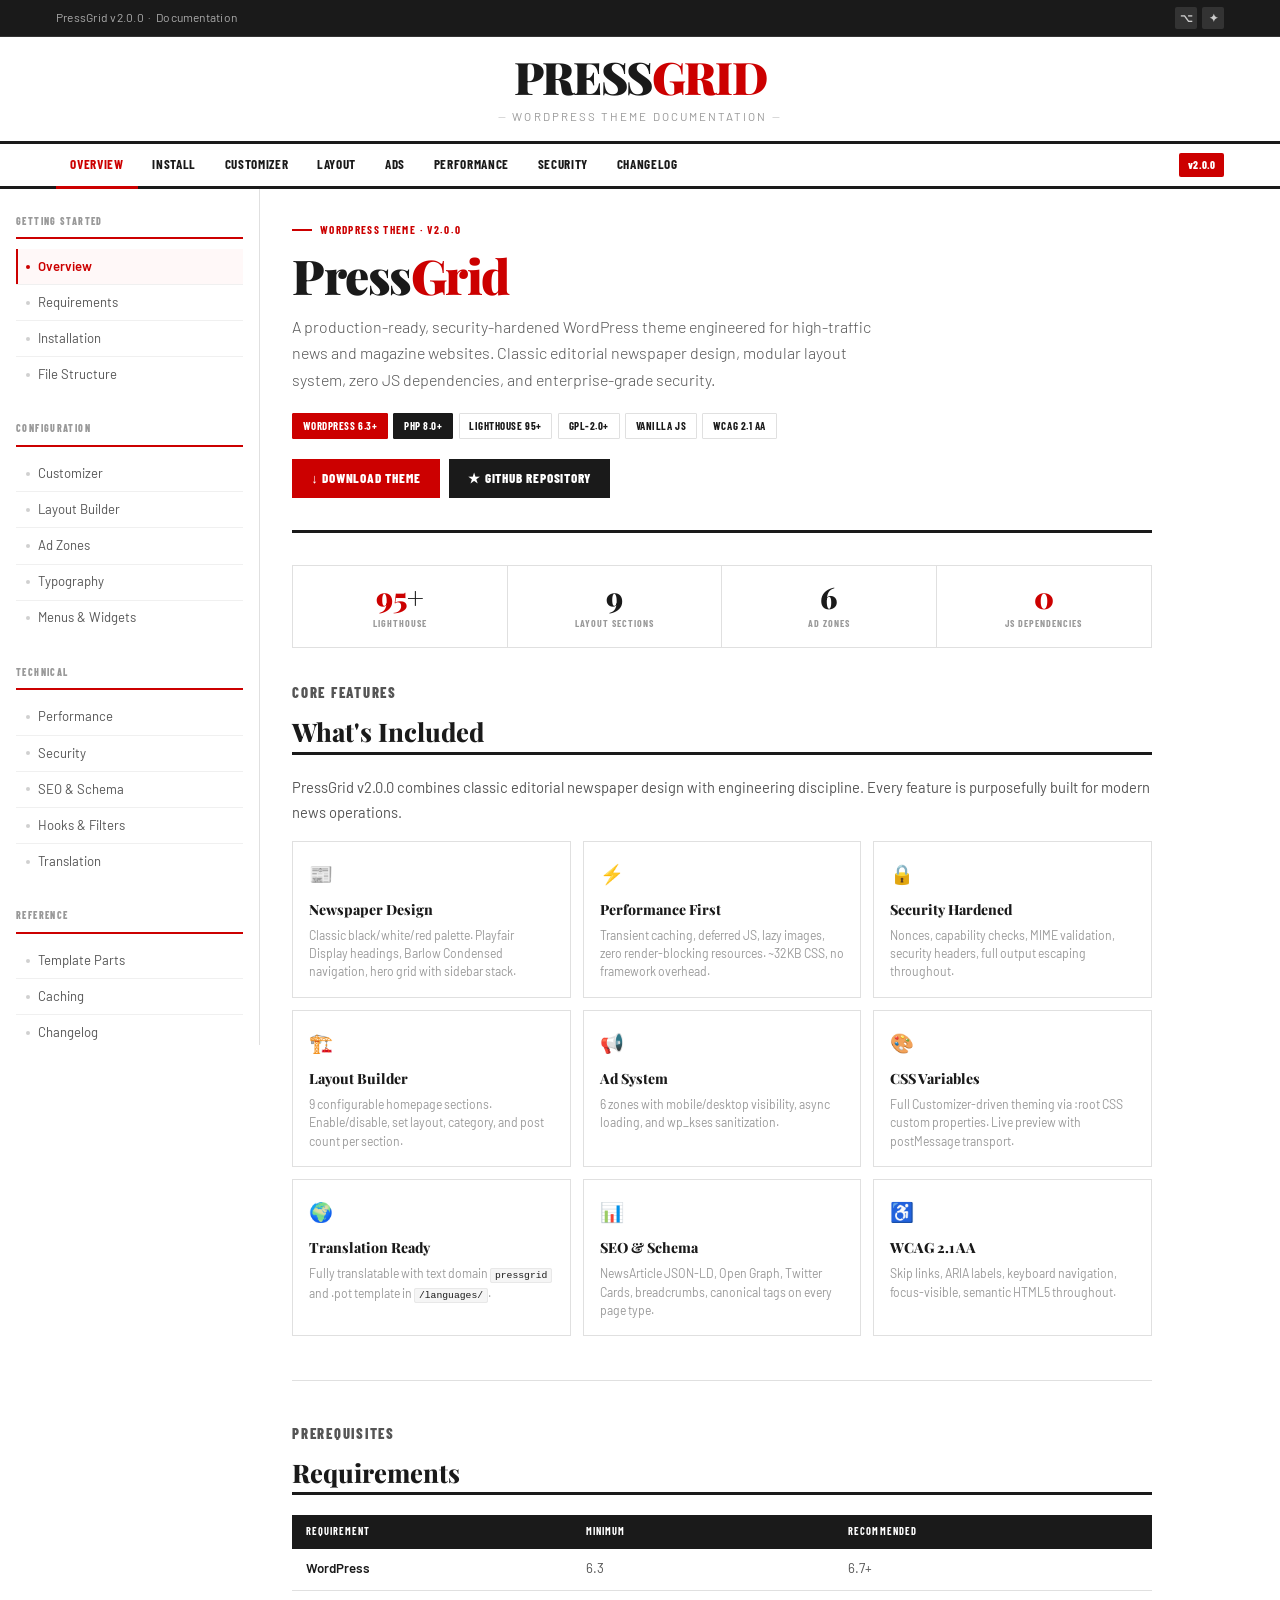
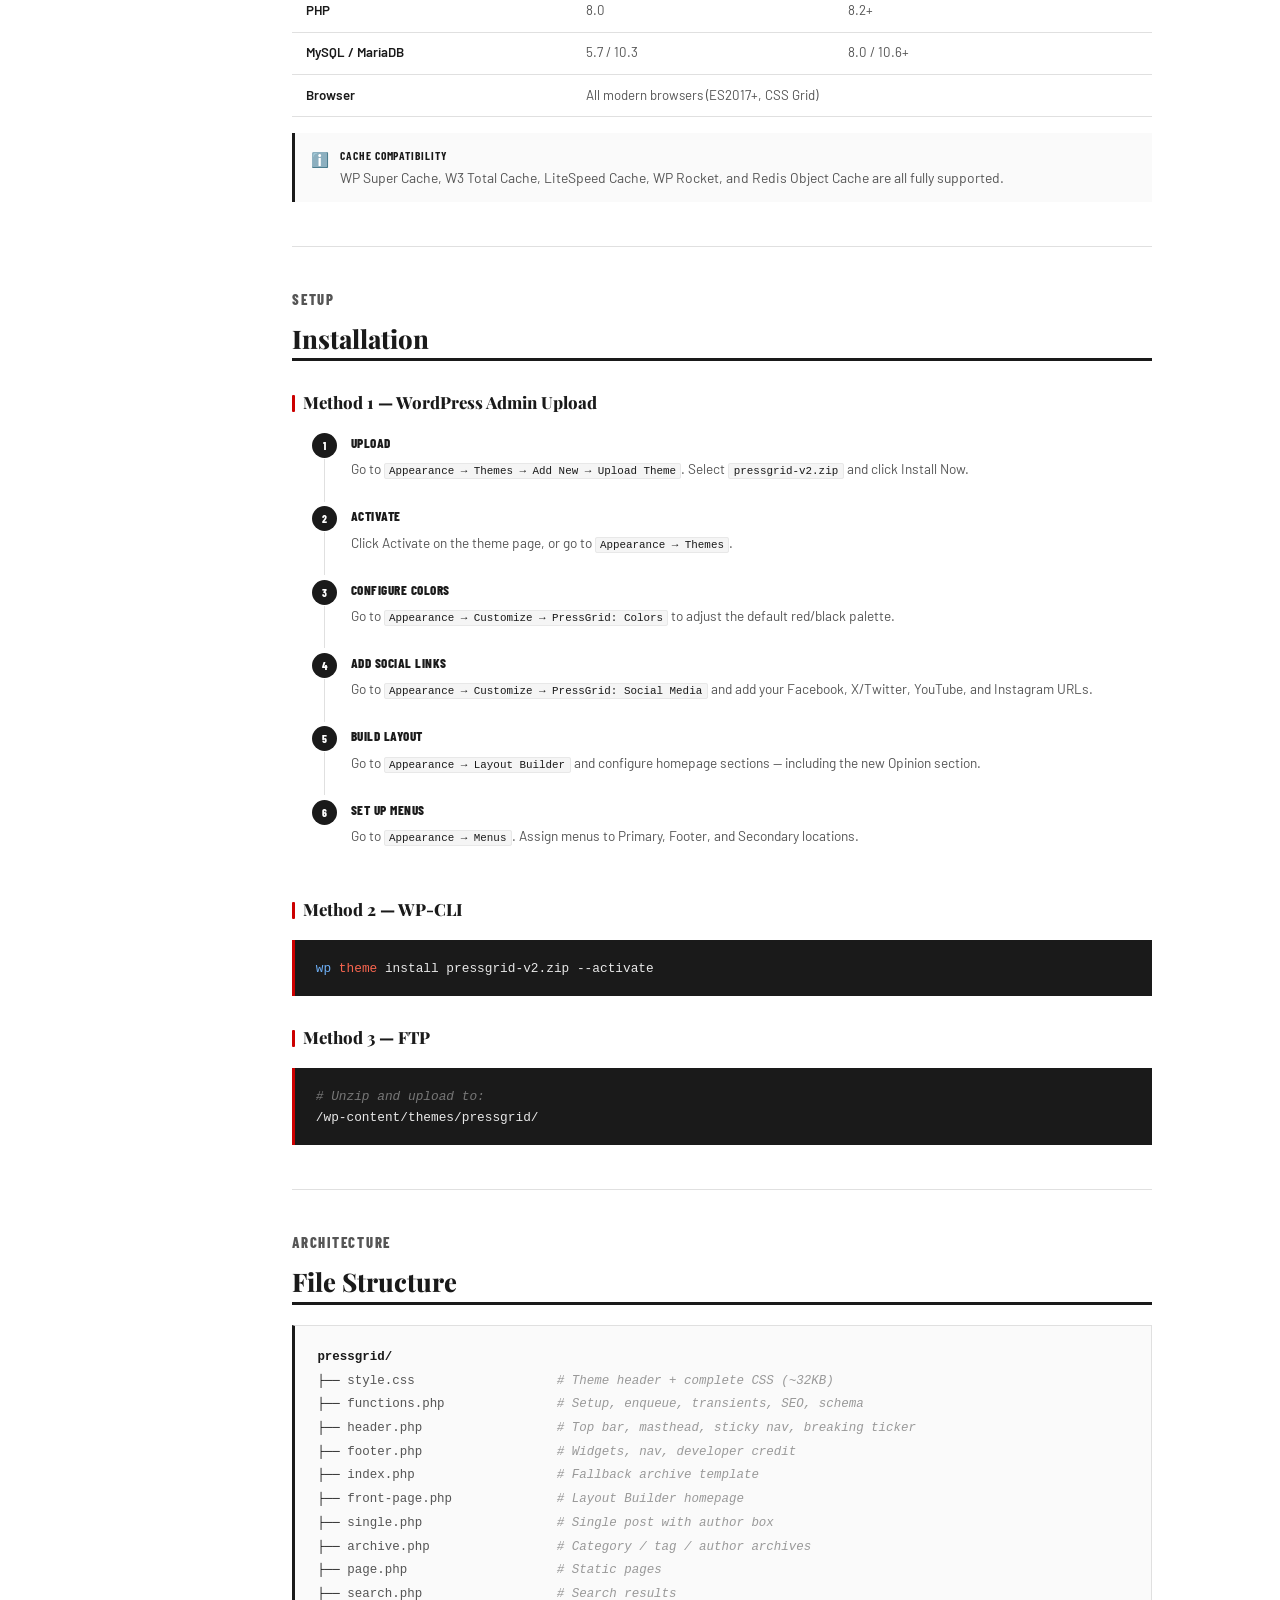
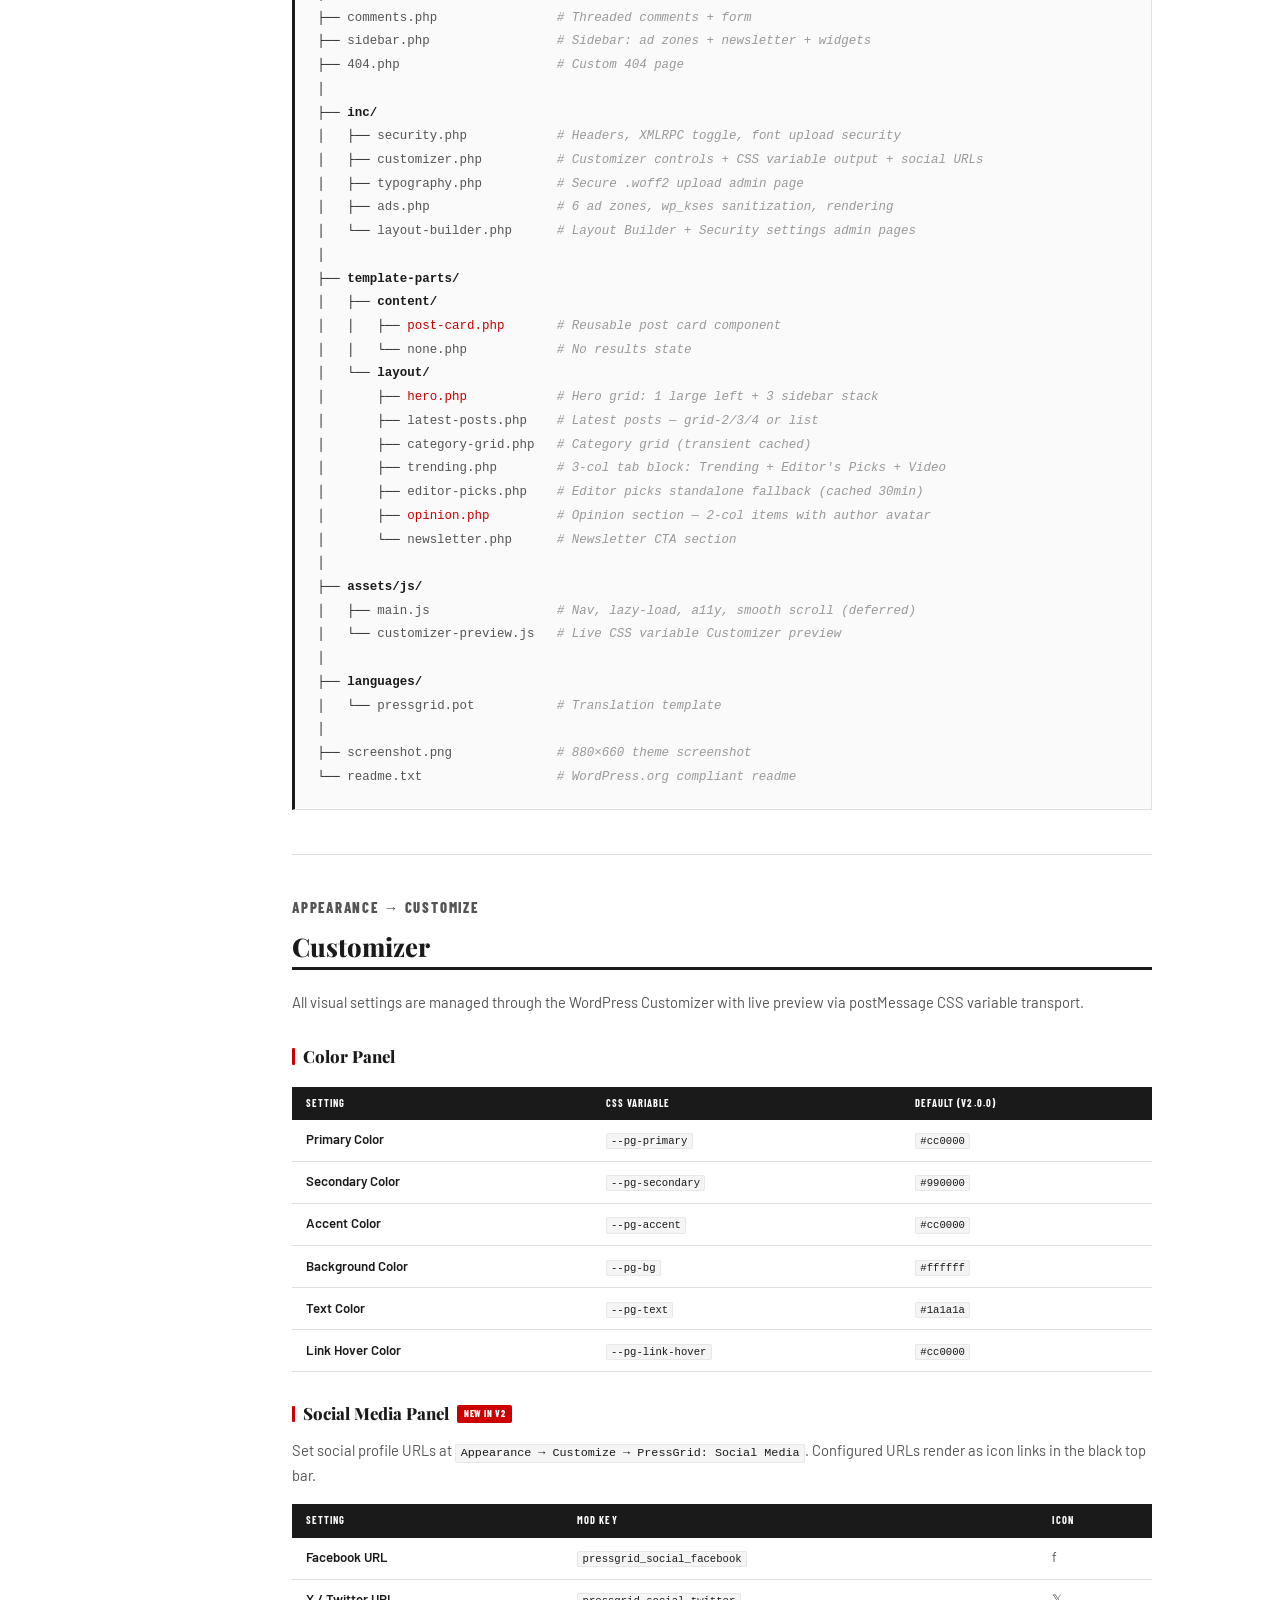
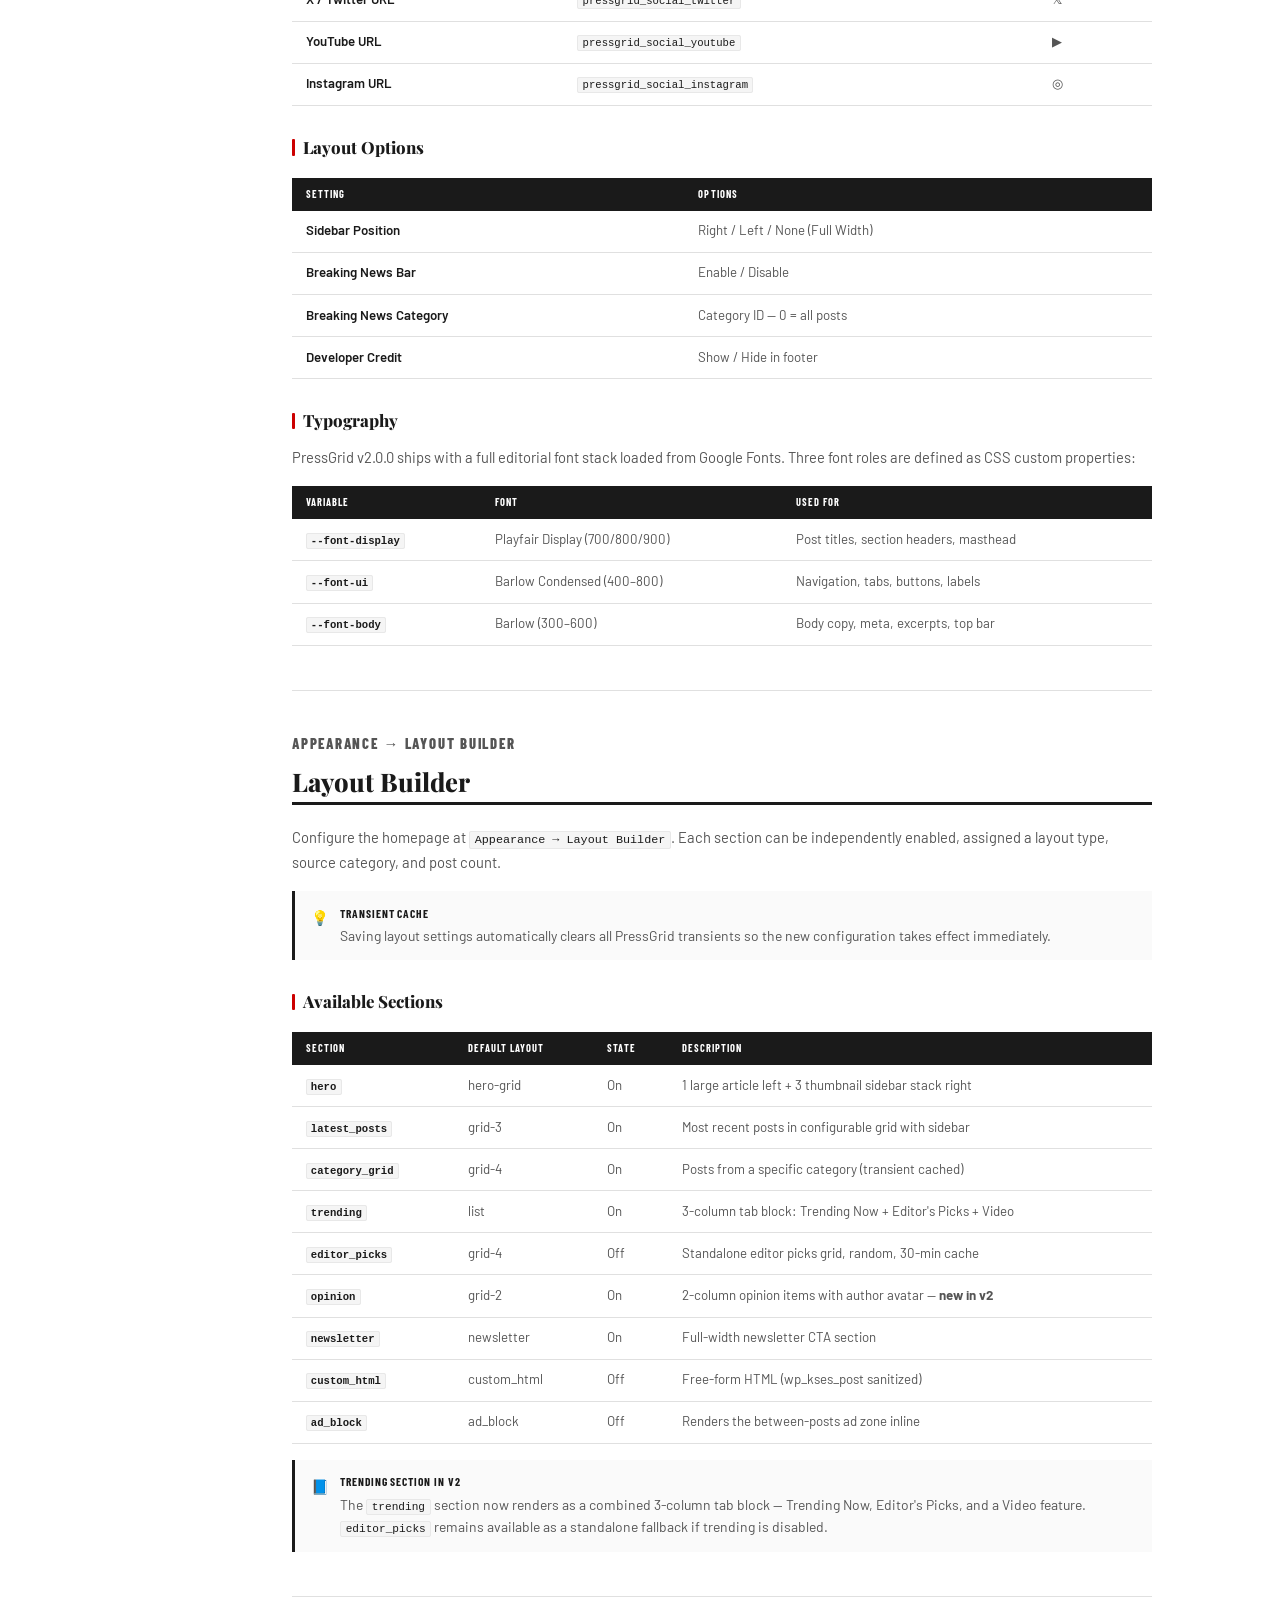
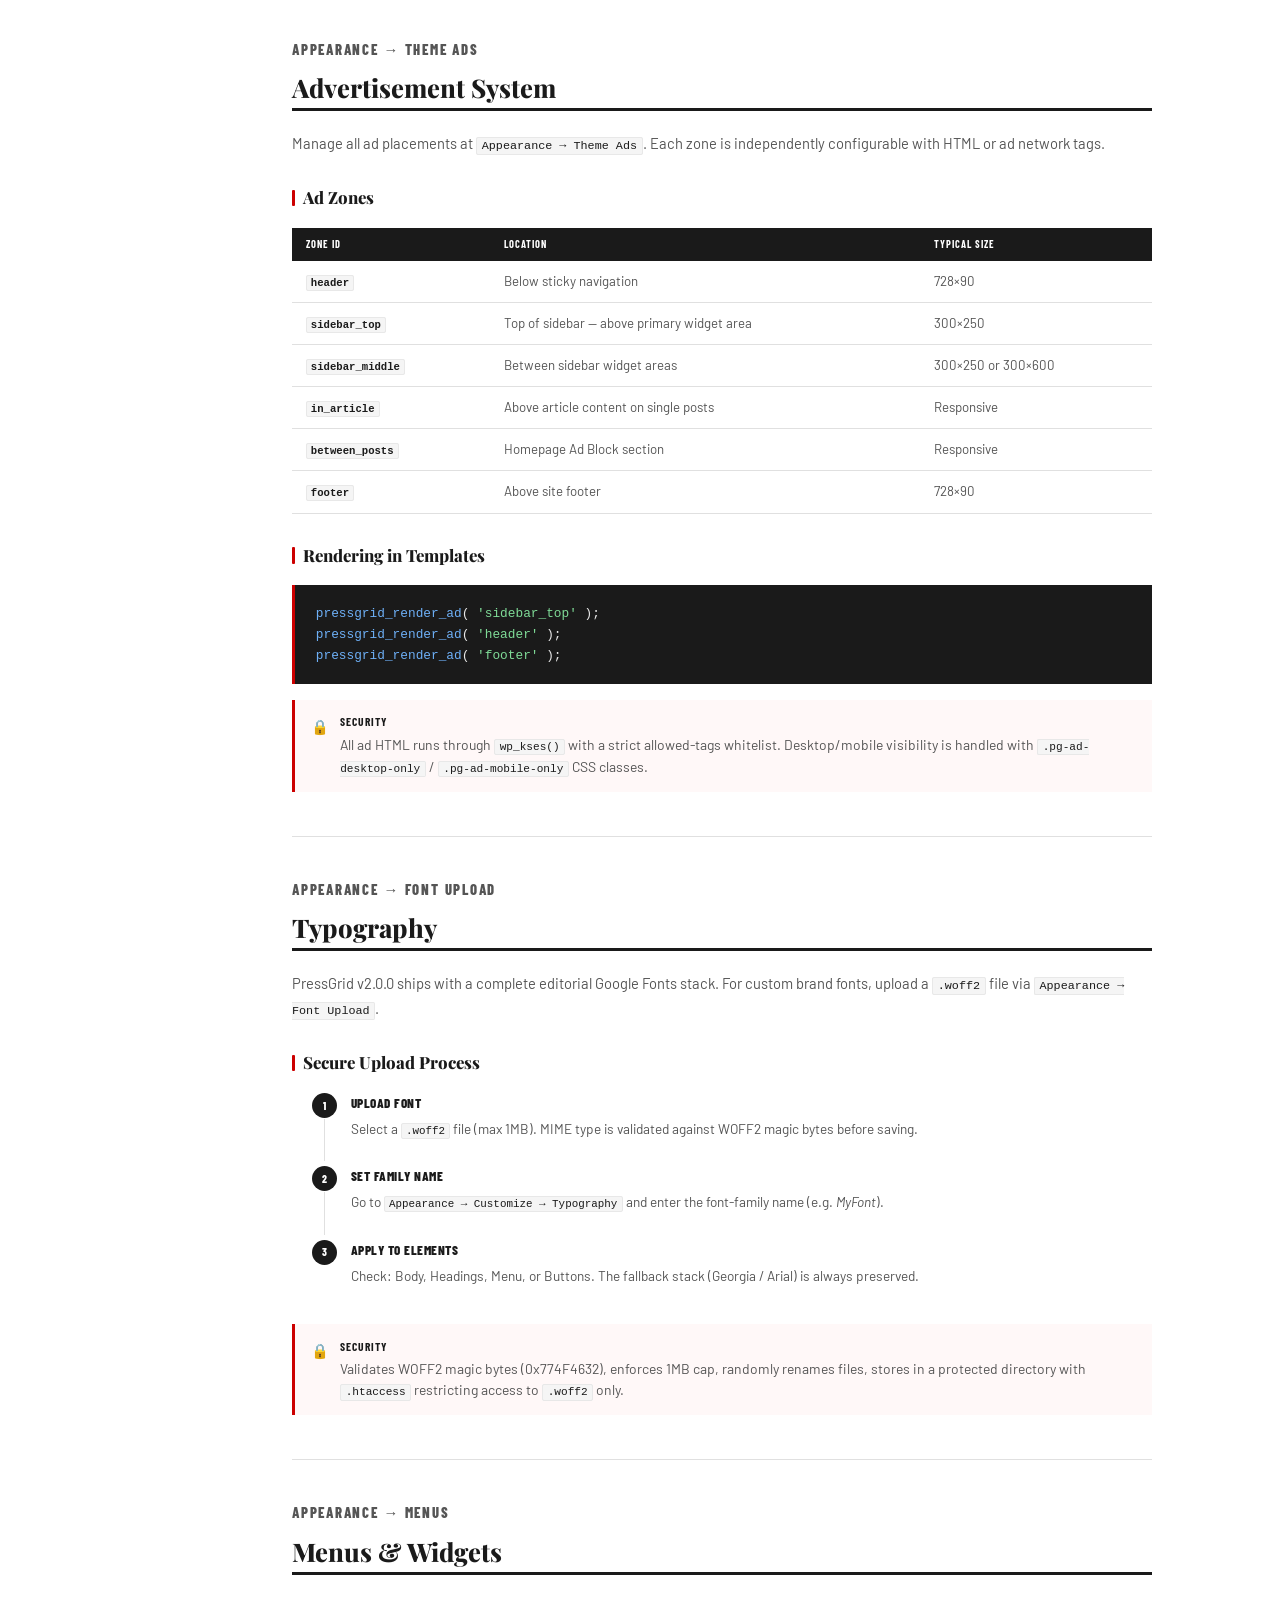
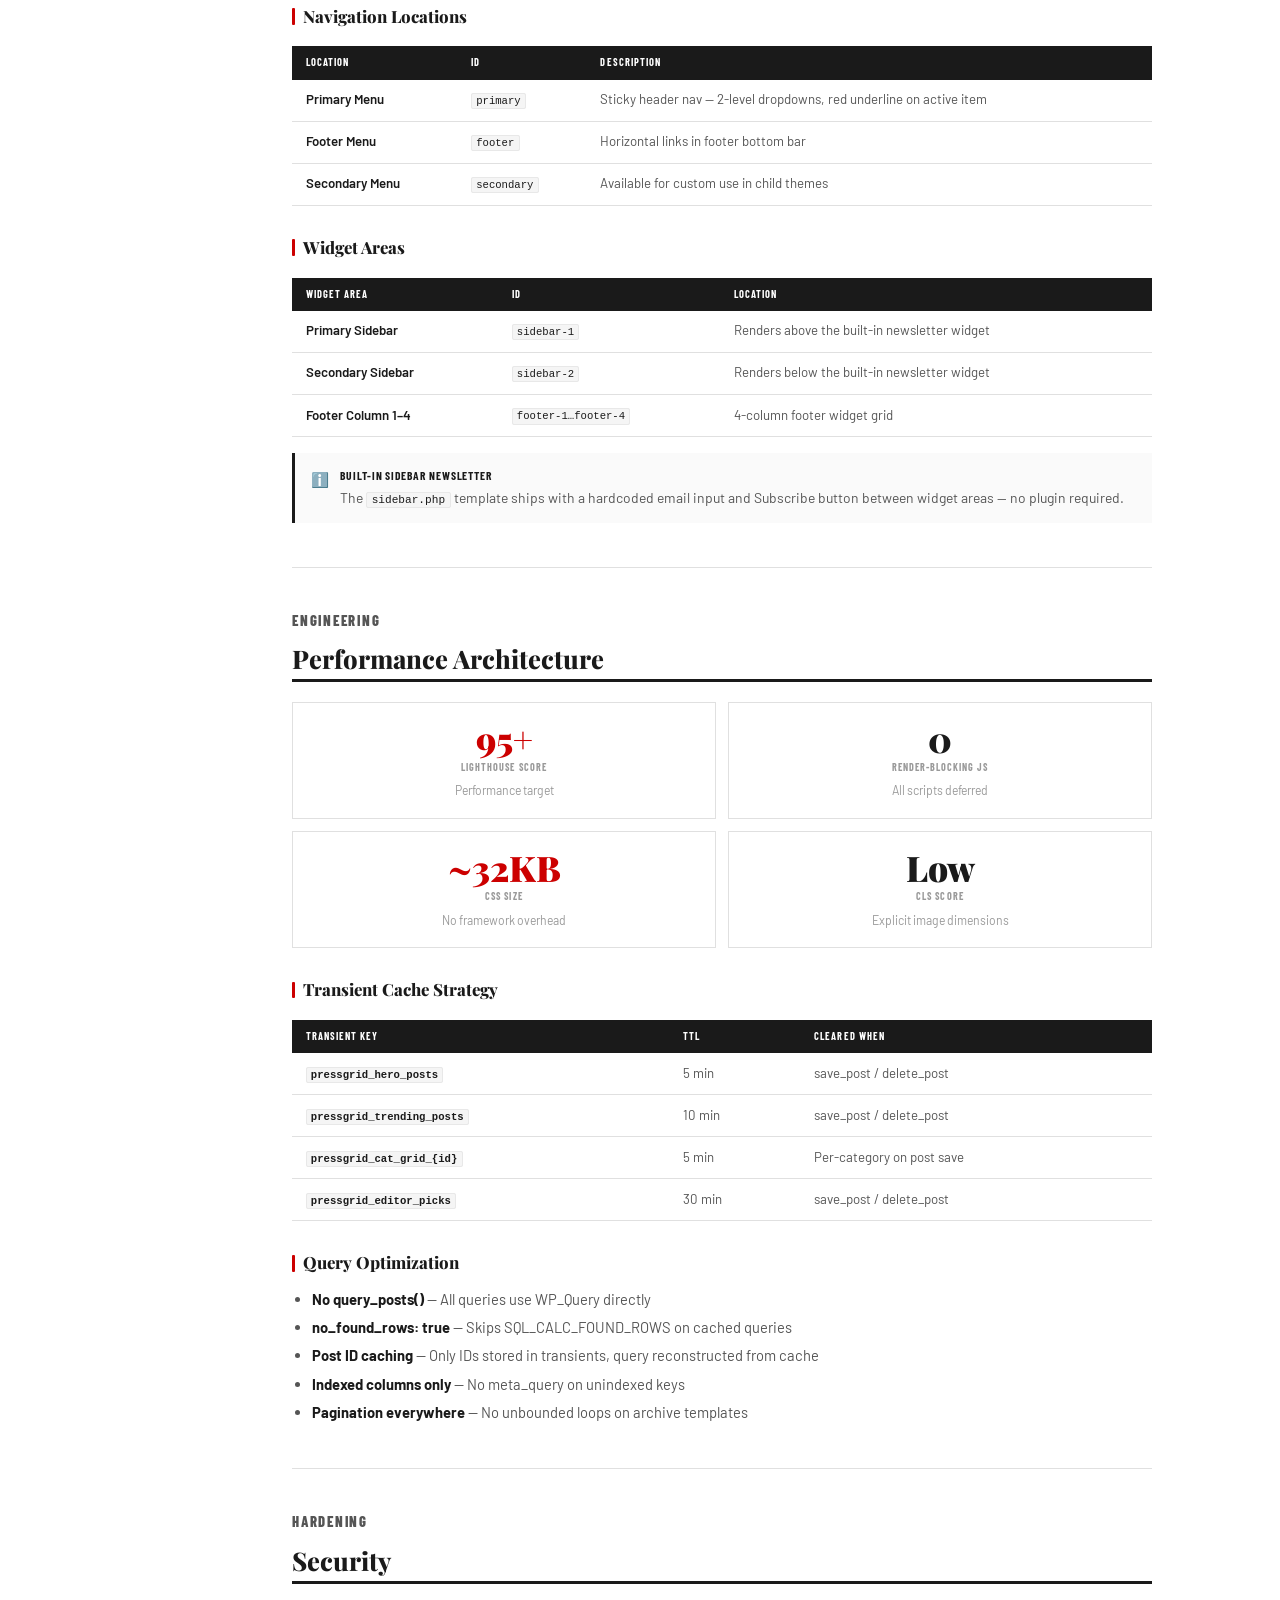
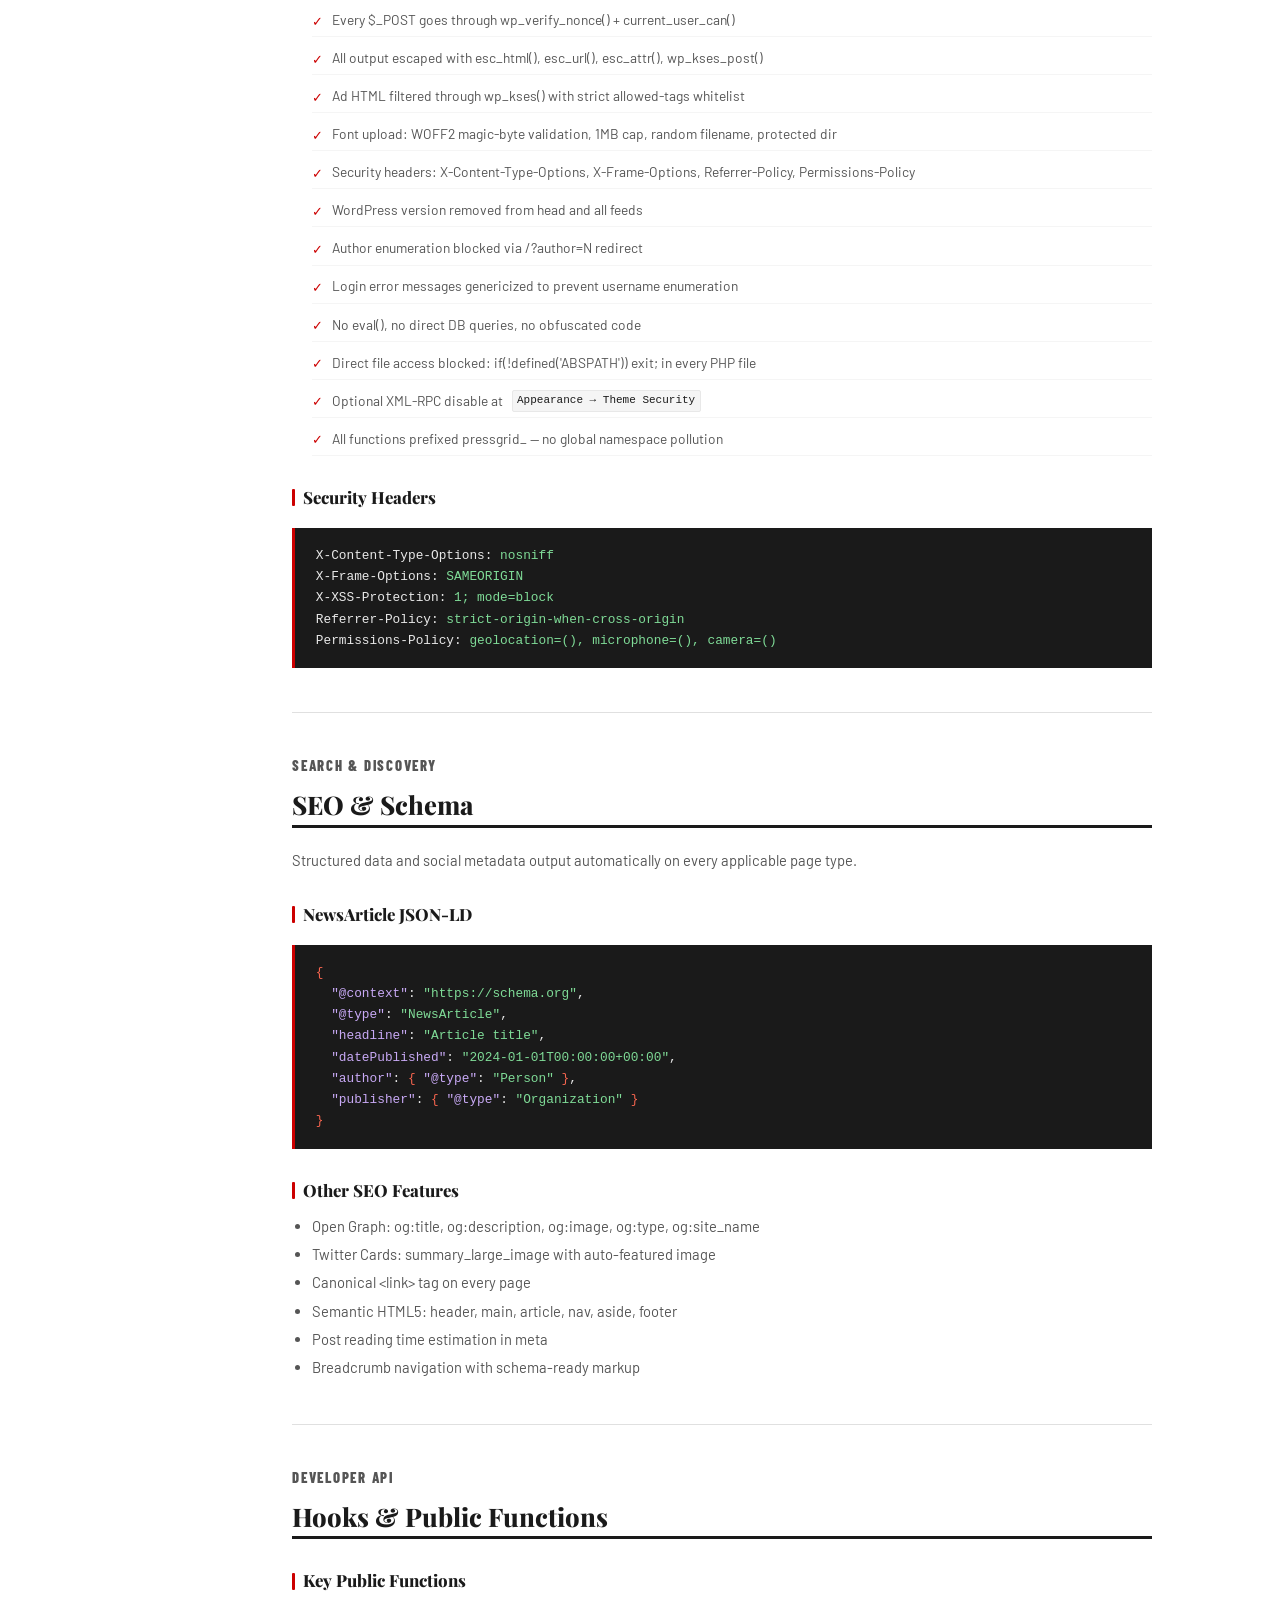
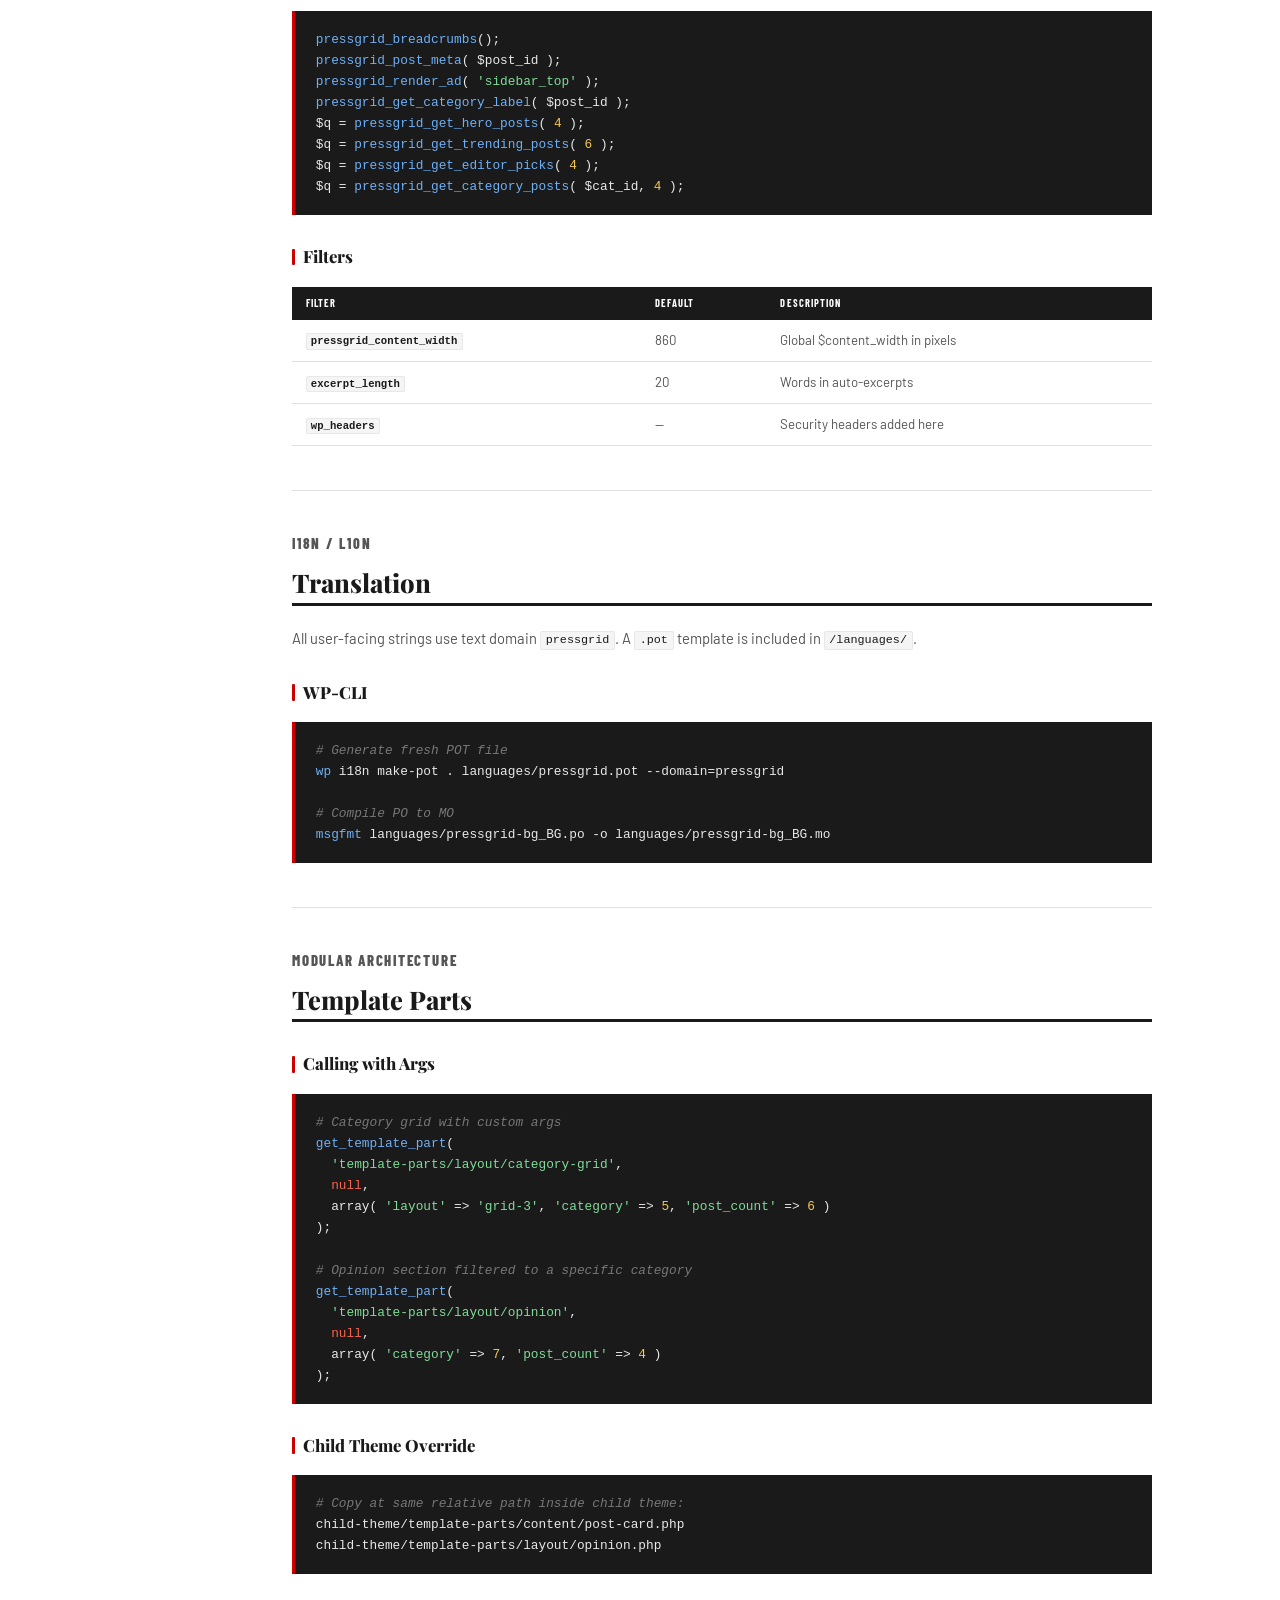
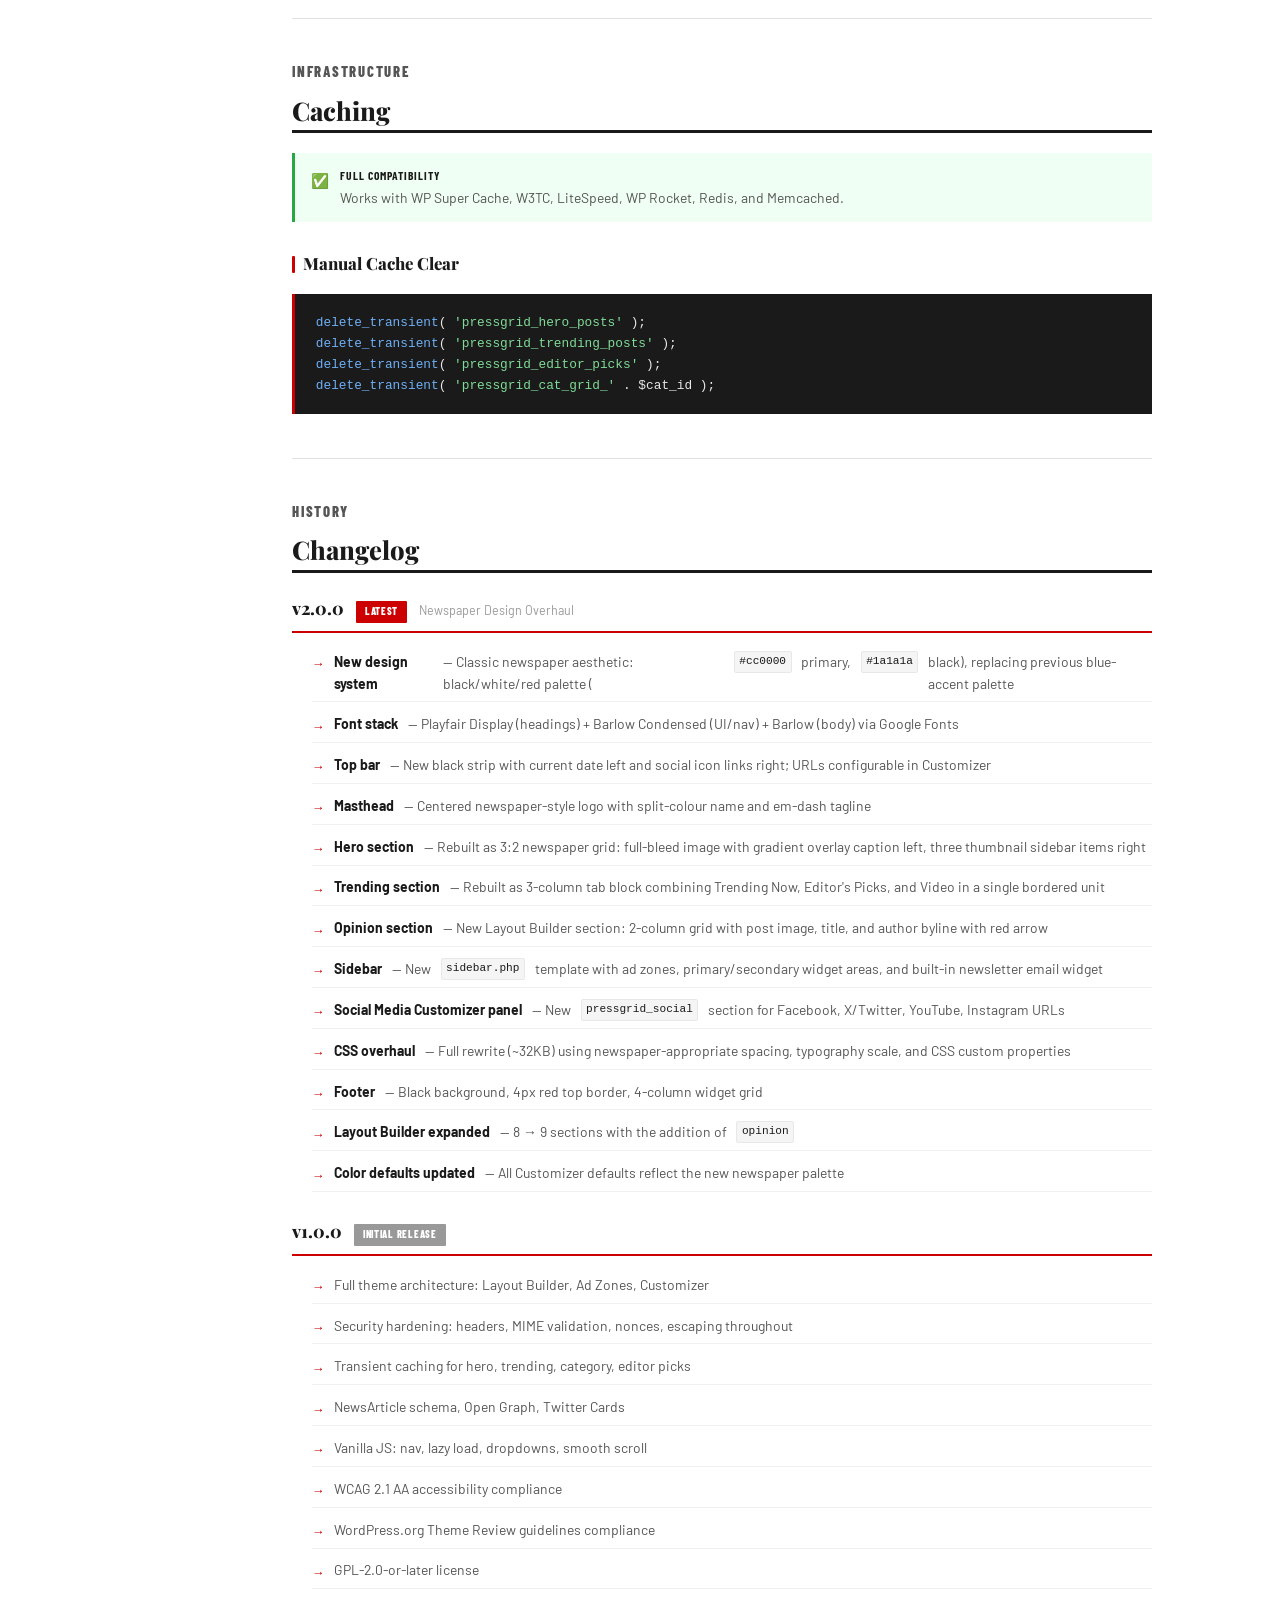
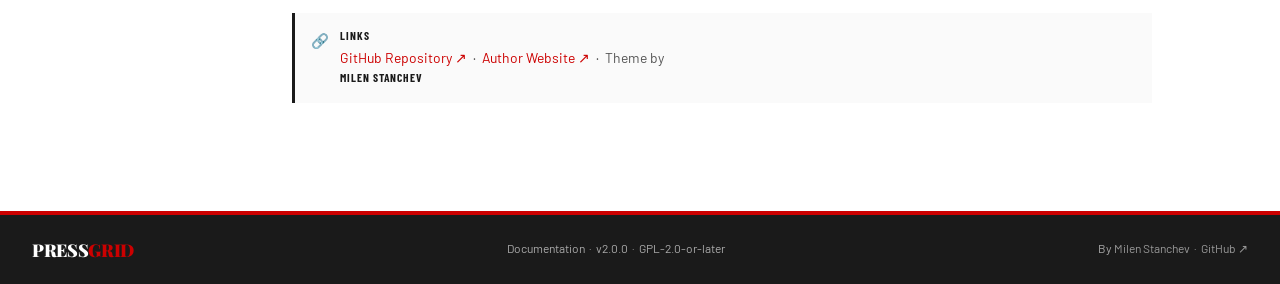
==== commit c959fc6d: "documentation update. **Design identical to the theme:**  * **Playfair Display** for headings, **B" ====
--- a/index.html
+++ b/index.html
@@ -1,267 +1,1003 @@
 <!DOCTYPE html>
 <html lang="en">
 <head>
-<meta charset="UTF-8" />
-<meta name="viewport" content="width=device-width, initial-scale=1.0" />
-<title>PressGrid — WordPress Theme Documentation</title>
-<meta name="description" content="Full documentation for PressGrid — a high-performance, security-hardened WordPress theme for news and magazine websites." />
-<meta property="og:title" content="PressGrid WordPress Theme Documentation" />
-<meta property="og:description" content="Layout Builder, Ads, Customizer, 95+ Lighthouse. GPL licensed." />
-<meta name="theme-color" content="#0b0d12" />
-<link rel="preconnect" href="https://fonts.googleapis.com" />
-<link rel="preconnect" href="https://fonts.gstatic.com" crossorigin />
-<link href="https://fonts.googleapis.com/css2?family=Syne:wght@400;600;700;800&family=DM+Sans:ital,opsz,wght@0,9..40,300;0,9..40,400;0,9..40,500;1,9..40,300&family=DM+Mono:wght@400;500&display=swap" rel="stylesheet" />
+<meta charset="UTF-8"/>
+<meta name="viewport" content="width=device-width, initial-scale=1.0"/>
+<title>PressGrid Documentation — v2.0.0</title>
+<meta name="description" content="Full documentation for PressGrid v2.0.0 — production-ready WordPress theme for news &amp; magazine websites."/>
+<link rel="preconnect" href="https://fonts.googleapis.com"/>
+<link rel="preconnect" href="https://fonts.gstatic.com" crossorigin/>
+<link href="https://fonts.googleapis.com/css2?family=Playfair+Display:ital,wght@0,700;0,800;0,900;1,700&family=Barlow+Condensed:wght@400;500;600;700;800&family=Barlow:wght@300;400;500;600&display=swap" rel="stylesheet"/>
 <style>
+/* ============================================================
+   RESET & TOKENS
+   ============================================================ */
 *,*::before,*::after{box-sizing:border-box;margin:0;padding:0}
+html{font-size:16px;scroll-behavior:smooth;-webkit-text-size-adjust:100%}
+body{
+  background:#fff;
+  color:#1a1a1a;
+  font-family:'Barlow',Arial,sans-serif;
+  font-weight:400;
+  line-height:1.65;
+  overflow-x:hidden;
+}
 :root{
-  --bg:#0b0d12;--bg2:#111420;--bg3:#181c2a;--surface:#1e2333;
-  --border:rgba(255,255,255,.07);--accent:#4f8ef7;--accent2:#f7654f;--accent3:#4ff7c8;
-  --text:#e8eaf0;--text2:#9499b0;--text3:#5c6280;
-  --font-head:'Syne',sans-serif;--font-body:'DM Sans',sans-serif;--font-mono:'DM Mono',monospace;
-  --radius:10px;--nav-w:272px;--ease:.2s cubic-bezier(.4,0,.2,1)
-}
-html{scroll-behavior:smooth;font-size:16px}
-body{background:var(--bg);color:var(--text);font-family:var(--font-body);font-size:1rem;line-height:1.7;-webkit-font-smoothing:antialiased}
-a{color:var(--accent);text-decoration:none;transition:color var(--ease)}
-a:hover{color:#7faaff}
+  --red:#cc0000;
+  --red-dark:#990000;
+  --black:#1a1a1a;
+  --white:#fff;
+  --gray-50:#fafafa;
+  --gray-100:#f5f5f5;
+  --gray-200:#e8e8e8;
+  --gray-300:#d0d0d0;
+  --gray-400:#999;
+  --gray-600:#555;
+  --border:#e0e0e0;
+  --font-display:'Playfair Display',Georgia,serif;
+  --font-ui:'Barlow Condensed','Arial Narrow',Arial,sans-serif;
+  --font-body:'Barlow',Arial,sans-serif;
+  --font-mono:'Courier New',Courier,monospace;
+  --nav-w:260px;
+  --content-max:860px;
+  --gap:1.5rem;
+}
 img{max-width:100%;height:auto;display:block}
-body::before{content:'';position:fixed;inset:0;background-image:url("data:image/svg+xml,%3Csvg viewBox='0 0 200 200' xmlns='http://www.w3.org/2000/svg'%3E%3Cfilter id='n'%3E%3CfeTurbulence type='fractalNoise' baseFrequency='0.85' numOctaves='4' stitchTiles='stitch'/%3E%3C/filter%3E%3Crect width='100%25' height='100%25' filter='url(%23n)' opacity='0.04'/%3E%3C/svg%3E");pointer-events:none;z-index:9999;opacity:.5}
-.blob{position:fixed;border-radius:50%;filter:blur(120px);pointer-events:none;z-index:0}
-.b1{width:600px;height:600px;background:rgba(79,142,247,.07);top:-200px;right:-100px}
-.b2{width:400px;height:400px;background:rgba(79,247,200,.05);bottom:100px;left:-100px}
-.layout{display:grid;grid-template-columns:var(--nav-w) 1fr;min-height:100vh;position:relative;z-index:1}
-.sidebar{position:sticky;top:0;height:100vh;overflow-y:auto;background:var(--bg2);border-right:1px solid var(--border);display:flex;flex-direction:column;scrollbar-width:thin;scrollbar-color:var(--surface) transparent}
-.sidebar::-webkit-scrollbar{width:4px}
-.sidebar::-webkit-scrollbar-thumb{background:var(--surface);border-radius:4px}
-.sb-logo{padding:1.75rem 1.5rem 1.25rem;border-bottom:1px solid var(--border)}
-.logo-mark{display:inline-flex;align-items:center;gap:.6rem;font-family:var(--font-head);font-weight:800;font-size:1.2rem;color:var(--text)}
-.logo-icon{width:32px;height:32px;background:linear-gradient(135deg,var(--accent),var(--accent3));border-radius:8px;display:flex;align-items:center;justify-content:center;font-size:.68rem;font-weight:800;color:#0b0d12;font-family:var(--font-head);flex-shrink:0}
-.sb-ver{margin-top:.4rem;font-size:.72rem;color:var(--text3);font-family:var(--font-mono)}
-.nav-sec{padding:1.1rem 1rem .4rem}
-.nav-lbl{font-size:.64rem;font-weight:600;text-transform:uppercase;letter-spacing:.12em;color:var(--text3);padding:0 .5rem .4rem}
-.nav-items{list-style:none}
-.nav-items li a{display:flex;align-items:center;gap:.6rem;padding:.42rem .75rem;border-radius:6px;font-size:.855rem;color:var(--text2);transition:all var(--ease);border:1px solid transparent}
-.nav-items li a:hover{background:var(--surface);color:var(--text);border-color:var(--border)}
-.nav-items li a.active{background:rgba(79,142,247,.12);color:var(--accent);border-color:rgba(79,142,247,.25)}
-.ndot{width:5px;height:5px;border-radius:50%;background:var(--text3);flex-shrink:0;transition:background var(--ease)}
-.nav-items li a.active .ndot,.nav-items li a:hover .ndot{background:var(--accent)}
-.sb-foot{margin-top:auto;padding:1rem 1.5rem;border-top:1px solid var(--border);font-size:.74rem;color:var(--text3)}
-.sb-foot a{color:var(--text2)}
-.mob-toggle{display:none;position:fixed;top:1rem;left:1rem;z-index:200;background:var(--surface);border:1px solid var(--border);color:var(--text);padding:.45rem .65rem;border-radius:8px;cursor:pointer;font-size:1.05rem;backdrop-filter:blur(8px)}
-.overlay{display:none;position:fixed;inset:0;background:rgba(0,0,0,.55);z-index:99;backdrop-filter:blur(2px)}
-.overlay.open{display:block}
-.content{padding:3.5rem 2.75rem 6rem;max-width:900px}
-.hero{padding-bottom:3.5rem;border-bottom:1px solid var(--border);margin-bottom:3.5rem}
-.badge{display:inline-flex;align-items:center;gap:.5rem;background:rgba(79,247,200,.08);border:1px solid rgba(79,247,200,.2);color:var(--accent3);font-size:.73rem;font-weight:500;padding:.28rem .8rem;border-radius:100px;margin-bottom:1.5rem;font-family:var(--font-mono)}
-.hero h1{font-family:var(--font-head);font-size:clamp(2.4rem,5vw,3.75rem);font-weight:800;line-height:1.05;letter-spacing:-.03em;margin-bottom:1.1rem;background:linear-gradient(135deg,#fff 0%,#8b90aa 100%);-webkit-background-clip:text;-webkit-text-fill-color:transparent;background-clip:text}
-.hero-sub{font-size:1.1rem;color:var(--text2);max-width:580px;line-height:1.65;margin-bottom:1.75rem;font-weight:300}
-.tags{display:flex;gap:.45rem;flex-wrap:wrap;margin-bottom:2.25rem}
-.tag{font-size:.7rem;font-family:var(--font-mono);padding:.18rem .6rem;border-radius:4px;font-weight:500}
-.tb{background:rgba(79,142,247,.14);color:#7faaff;border:1px solid rgba(79,142,247,.25)}
-.tg{background:rgba(79,247,200,.1);color:#4ff7c8;border:1px solid rgba(79,247,200,.2)}
-.tr{background:rgba(247,101,79,.12);color:#f9987f;border:1px solid rgba(247,101,79,.2)}
-.tx{background:rgba(255,255,255,.05);color:var(--text2);border:1px solid var(--border)}
-.btns{display:flex;gap:.7rem;flex-wrap:wrap}
-.btn{display:inline-flex;align-items:center;gap:.5rem;padding:.6rem 1.35rem;border-radius:8px;font-weight:600;font-size:.875rem;font-family:var(--font-body);transition:all var(--ease);cursor:pointer;text-decoration:none}
-.btn-p{background:var(--accent);color:#0b0d12}
-.btn-p:hover{background:#7faaff;color:#0b0d12;transform:translateY(-1px);box-shadow:0 8px 24px rgba(79,142,247,.3)}
-.btn-g{background:var(--surface);color:var(--text);border:1px solid var(--border)}
-.btn-g:hover{background:var(--bg3);border-color:rgba(255,255,255,.15);transform:translateY(-1px)}
-.stats{display:grid;grid-template-columns:repeat(4,1fr);gap:1px;background:var(--border);border:1px solid var(--border);border-radius:var(--radius);overflow:hidden;margin-bottom:3.5rem}
-.stat{background:var(--bg2);padding:1.2rem 1rem;text-align:center}
-.sv{font-family:var(--font-head);font-size:1.7rem;font-weight:800;color:var(--text);line-height:1;margin-bottom:.2rem}
-.sv span{color:var(--accent)}
-.sl{font-size:.68rem;color:var(--text3);text-transform:uppercase;letter-spacing:.08em}
-.sec{margin-bottom:3.75rem;scroll-margin-top:2rem}
-.eyebrow{font-family:var(--font-mono);font-size:.68rem;color:var(--accent);text-transform:uppercase;letter-spacing:.14em;margin-bottom:.55rem;opacity:.8}
-.sec h2{font-family:var(--font-head);font-size:1.7rem;font-weight:800;letter-spacing:-.025em;margin-bottom:.9rem;color:var(--text)}
-.sec h3{font-family:var(--font-head);font-size:1.1rem;font-weight:700;margin:1.75rem 0 .65rem;color:var(--text);display:flex;align-items:center;gap:.55rem}
-.sec h3::before{content:'';display:inline-block;width:3px;height:1.05em;background:var(--accent);border-radius:2px;flex-shrink:0}
-.sec p{color:var(--text2);margin-bottom:.9rem;font-size:.935rem}
-.sec ul,.sec ol{color:var(--text2);padding-left:1.35rem;margin-bottom:.9rem;font-size:.935rem}
-.sec li{margin-bottom:.3rem}
-.sec li strong{color:var(--text)}
-.cgrid{display:grid;grid-template-columns:repeat(auto-fill,minmax(210px,1fr));gap:.9rem;margin:1.25rem 0}
-.card{background:var(--surface);border:1px solid var(--border);border-radius:var(--radius);padding:1.15rem;transition:all var(--ease);position:relative;overflow:hidden}
-.card::before{content:'';position:absolute;top:0;left:0;right:0;height:2px;background:linear-gradient(90deg,var(--accent),var(--accent3));opacity:0;transition:opacity var(--ease)}
-.card:hover{border-color:rgba(79,142,247,.3);transform:translateY(-2px)}
-.card:hover::before{opacity:1}
-.ci{font-size:1.4rem;margin-bottom:.65rem}
-.ct{font-family:var(--font-head);font-weight:700;font-size:.92rem;margin-bottom:.35rem;color:var(--text)}
-.cd{font-size:.78rem;color:var(--text3);line-height:1.5}
-pre,code{font-family:var(--font-mono);font-size:.82rem}
-code:not(pre code){background:rgba(79,142,247,.1);color:#7faaff;padding:.1em .35em;border-radius:4px;font-size:.82em}
-pre{background:var(--bg3);border:1px solid var(--border);border-radius:var(--radius);padding:1.2rem 1.4rem;overflow-x:auto;margin:1.1rem 0;color:var(--text2);line-height:1.6;position:relative}
-pre .cm{color:var(--text3);font-style:italic}
+a{color:var(--red);text-decoration:none;transition:color .15s}
+a:hover{color:var(--red-dark)}
+a:focus-visible{outline:2px solid var(--red);outline-offset:2px}
+
+/* ============================================================
+   LAYOUT SHELL
+   ============================================================ */
+.pg-docs-shell{
+  display:grid;
+  grid-template-columns:var(--nav-w) 1fr;
+  grid-template-rows:auto 1fr;
+  grid-template-areas:
+    "topbar topbar"
+    "masthead masthead"
+    "nav-bar nav-bar"
+    "sidebar main";
+  min-height:100vh;
+}
+
+/* ============================================================
+   TOP BAR
+   ============================================================ */
+.pg-topbar{
+  grid-area:topbar;
+  background:var(--black);
+  color:#bbb;
+  font-family:var(--font-body);
+  font-size:.75rem;
+  padding:.45rem 0;
+  border-bottom:1px solid #333;
+}
+.pg-topbar-inner{
+  max-width:1200px;
+  margin:0 auto;
+  padding:0 1rem;
+  display:flex;
+  align-items:center;
+  justify-content:space-between;
+}
+.pg-topbar-left{color:#aaa;letter-spacing:.02em}
+.pg-topbar-social{display:flex;gap:.3rem}
+.pg-topbar-social a{
+  display:flex;align-items:center;justify-content:center;
+  width:22px;height:22px;
+  background:#333;border-radius:2px;
+  color:#ccc;font-size:.7rem;font-weight:700;
+  transition:background .15s,color .15s;
+}
+.pg-topbar-social a:hover{background:var(--red);color:#fff}
+
+/* ============================================================
+   MASTHEAD
+   ============================================================ */
+.pg-masthead{
+  grid-area:masthead;
+  text-align:center;
+  padding:1.1rem 1rem .9rem;
+  border-bottom:3px solid var(--black);
+  background:#fff;
+}
+.pg-masthead-logo{
+  display:inline-block;
+  font-family:var(--font-display);
+  font-size:clamp(1.8rem,4vw,2.8rem);
+  font-weight:900;
+  letter-spacing:-.03em;
+  color:var(--black);
+  line-height:1;
+  text-decoration:none;
+}
+.pg-masthead-logo .accent{color:var(--red)}
+.pg-masthead-tagline{
+  font-family:var(--font-body);
+  font-size:.72rem;
+  color:#999;
+  letter-spacing:.18em;
+  text-transform:uppercase;
+  margin-top:.3rem;
+}
+.pg-masthead-tagline::before,.pg-masthead-tagline::after{content:' — ';color:#ccc}
+
+/* ============================================================
+   NAV BAR
+   ============================================================ */
+.pg-nav-bar{
+  grid-area:nav-bar;
+  background:#fff;
+  border-bottom:3px solid var(--black);
+  position:sticky;
+  top:0;
+  z-index:200;
+  box-shadow:none;
+  transition:box-shadow .2s;
+}
+.pg-nav-bar.scrolled{box-shadow:0 2px 12px rgba(0,0,0,.1)}
+.pg-nav-bar-inner{
+  max-width:1200px;
+  margin:0 auto;
+  padding:0 1rem;
+  display:flex;
+  align-items:center;
+  justify-content:space-between;
+}
+.pg-nav-links{
+  display:flex;
+  list-style:none;
+  flex-wrap:wrap;
+}
+.pg-nav-links li a{
+  display:block;
+  padding:.65rem .9rem;
+  font-family:var(--font-ui);
+  font-size:.82rem;
+  font-weight:700;
+  letter-spacing:.05em;
+  text-transform:uppercase;
+  color:var(--black);
+  border-bottom:3px solid transparent;
+  margin-bottom:-3px;
+  transition:color .15s,border-color .15s;
+  white-space:nowrap;
+}
+.pg-nav-links li a:hover,
+.pg-nav-links li a.active{color:var(--red);border-bottom-color:var(--red)}
+.pg-nav-badge{
+  font-family:var(--font-ui);
+  font-size:.68rem;
+  font-weight:800;
+  background:var(--red);
+  color:#fff;
+  padding:.2rem .55rem;
+  border-radius:2px;
+  letter-spacing:.05em;
+  white-space:nowrap;
+}
+/* Mobile hamburger */
+.pg-nav-toggle{
+  display:none;
+  background:none;
+  border:none;
+  cursor:pointer;
+  padding:.5rem;
+  font-size:1.2rem;
+  color:var(--black);
+  line-height:1;
+}
+
+/* ============================================================
+   TWO-COLUMN BODY (sidebar + main)
+   ============================================================ */
+.pg-sidebar{
+  grid-area:sidebar;
+  width:var(--nav-w);
+  border-right:1px solid var(--border);
+  position:sticky;
+  top:44px; /* nav-bar height */
+  height:calc(100vh - 44px);
+  overflow-y:auto;
+  scrollbar-width:thin;
+  scrollbar-color:var(--gray-300) transparent;
+  background:#fff;
+}
+.pg-sidebar::-webkit-scrollbar{width:4px}
+.pg-sidebar::-webkit-scrollbar-thumb{background:var(--gray-300);border-radius:2px}
+
+.pg-sidebar-inner{padding:1.25rem 1rem 2rem}
+.pg-sib-section{margin-bottom:1.5rem}
+.pg-sib-label{
+  font-family:var(--font-ui);
+  font-size:.62rem;
+  font-weight:800;
+  text-transform:uppercase;
+  letter-spacing:.14em;
+  color:var(--gray-400);
+  padding:.25rem 0 .5rem;
+  border-bottom:2px solid var(--red);
+  margin-bottom:.6rem;
+  display:block;
+}
+.pg-sib-links{list-style:none}
+.pg-sib-links li{border-bottom:1px solid #f0f0f0}
+.pg-sib-links li:last-child{border-bottom:none}
+.pg-sib-links li a{
+  display:flex;
+  align-items:center;
+  gap:.5rem;
+  padding:.42rem .5rem;
+  font-family:var(--font-body);
+  font-size:.82rem;
+  color:var(--gray-600);
+  transition:color .15s,background .15s;
+  border-left:2px solid transparent;
+}
+.pg-sib-links li a::before{
+  content:'';
+  width:4px;height:4px;
+  border-radius:50%;
+  background:var(--gray-300);
+  flex-shrink:0;
+  transition:background .15s;
+}
+.pg-sib-links li a:hover{color:var(--black);background:var(--gray-50)}
+.pg-sib-links li a:hover::before{background:var(--red)}
+.pg-sib-links li a.active{color:var(--red);font-weight:600;background:#fff8f8;border-left-color:var(--red)}
+.pg-sib-links li a.active::before{background:var(--red)}
+.pg-sib-footer{
+  margin-top:2rem;
+  padding-top:1rem;
+  border-top:1px solid var(--border);
+  font-size:.72rem;
+  color:var(--gray-400);
+  line-height:1.6;
+}
+.pg-sib-footer a{color:var(--gray-600)}
+.pg-sib-footer a:hover{color:var(--red)}
+
+/* ============================================================
+   MAIN CONTENT
+   ============================================================ */
+.pg-main{
+  grid-area:main;
+  min-width:0; /* prevent overflow */
+  padding:2rem 2rem 4rem;
+}
+.pg-main-inner{
+  max-width:var(--content-max);
+}
+
+/* ============================================================
+   HERO BANNER (docs version)
+   ============================================================ */
+.pg-doc-hero{
+  border-bottom:3px solid var(--black);
+  margin-bottom:2rem;
+  padding-bottom:2rem;
+}
+.pg-doc-hero-eyebrow{
+  font-family:var(--font-ui);
+  font-size:.7rem;
+  font-weight:700;
+  text-transform:uppercase;
+  letter-spacing:.12em;
+  color:var(--red);
+  margin-bottom:.6rem;
+  display:flex;
+  align-items:center;
+  gap:.5rem;
+}
+.pg-doc-hero-eyebrow::before{
+  content:'';display:inline-block;
+  width:20px;height:2px;background:var(--red);
+}
+.pg-doc-hero h1{
+  font-family:var(--font-display);
+  font-size:clamp(2rem,4vw,3rem);
+  font-weight:900;
+  line-height:1.1;
+  letter-spacing:-.03em;
+  color:var(--black);
+  margin-bottom:.75rem;
+}
+.pg-doc-hero h1 .accent{color:var(--red)}
+.pg-doc-hero-sub{
+  font-size:1rem;
+  color:var(--gray-600);
+  line-height:1.65;
+  max-width:600px;
+  margin-bottom:1.25rem;
+  font-weight:300;
+}
+/* Tag pills */
+.pg-tags{display:flex;gap:.35rem;flex-wrap:wrap;margin-bottom:1.25rem}
+.pg-tag{
+  font-family:var(--font-ui);
+  font-size:.68rem;
+  font-weight:700;
+  text-transform:uppercase;
+  letter-spacing:.05em;
+  padding:.18rem .6rem;
+  border:1px solid var(--border);
+  color:var(--gray-600);
+  border-radius:1px;
+}
+.pg-tag.red{background:var(--red);color:#fff;border-color:var(--red)}
+.pg-tag.black{background:var(--black);color:#fff;border-color:var(--black)}
+.pg-tag.outline{background:#fff;color:var(--black)}
+/* Buttons */
+.pg-btns{display:flex;gap:.6rem;flex-wrap:wrap}
+.pg-btn{
+  display:inline-flex;align-items:center;gap:.4rem;
+  padding:.55rem 1.2rem;
+  font-family:var(--font-ui);
+  font-weight:800;
+  font-size:.82rem;
+  text-transform:uppercase;
+  letter-spacing:.06em;
+  transition:background .15s,color .15s,transform .1s;
+  cursor:pointer;
+  text-decoration:none;
+  border:none;
+}
+.pg-btn-primary{background:var(--red);color:#fff}
+.pg-btn-primary:hover{background:var(--red-dark);color:#fff;transform:translateY(-1px)}
+.pg-btn-secondary{background:var(--black);color:#fff}
+.pg-btn-secondary:hover{background:#333;color:#fff;transform:translateY(-1px)}
+
+/* ============================================================
+   STATS BAR
+   ============================================================ */
+.pg-stats{
+  display:grid;
+  grid-template-columns:repeat(4,1fr);
+  border:1px solid var(--border);
+  margin-bottom:2rem;
+}
+.pg-stat{
+  padding:1rem;
+  text-align:center;
+  border-right:1px solid var(--border);
+}
+.pg-stat:last-child{border-right:none}
+.pg-stat-num{
+  font-family:var(--font-display);
+  font-size:1.85rem;
+  font-weight:900;
+  color:var(--black);
+  line-height:1;
+  margin-bottom:.2rem;
+}
+.pg-stat-num .hi{color:var(--red)}
+.pg-stat-label{
+  font-family:var(--font-ui);
+  font-size:.62rem;
+  font-weight:700;
+  text-transform:uppercase;
+  letter-spacing:.1em;
+  color:var(--gray-400);
+}
+
+/* ============================================================
+   SECTIONS
+   ============================================================ */
+.pg-section{margin-bottom:2.75rem;scroll-margin-top:52px}
+.pg-section-header{
+  display:flex;
+  align-items:flex-end;
+  justify-content:space-between;
+  border-bottom:3px solid var(--black);
+  padding-bottom:.45rem;
+  margin-bottom:1.25rem;
+  flex-wrap:wrap;
+  gap:.5rem;
+}
+.pg-section-title{
+  font-family:var(--font-display);
+  font-size:1.6rem;
+  font-weight:800;
+  color:var(--black);
+  line-height:1;
+}
+.pg-section-eyebrow{
+  font-family:var(--font-ui);
+  font-size:.65rem;
+  font-weight:800;
+  text-transform:uppercase;
+  letter-spacing:.12em;
+  color:var(--red);
+  margin-bottom:.35rem;
+}
+.pg-section p{
+  font-size:.92rem;
+  color:var(--gray-600);
+  line-height:1.7;
+  margin-bottom:.85rem;
+}
+.pg-section ul,.pg-section ol{
+  padding-left:1.25rem;
+  margin-bottom:.85rem;
+  font-size:.92rem;
+  color:var(--gray-600);
+}
+.pg-section li{margin-bottom:.3rem;line-height:1.6}
+.pg-section li strong{color:var(--black)}
+hr.pg-divider{border:none;border-top:1px solid var(--border);margin:2.5rem 0}
+
+/* ============================================================
+   SUBSECTION HEADER (h3)
+   ============================================================ */
+.pg-sub-header{
+  font-family:var(--font-display);
+  font-size:1.05rem;
+  font-weight:800;
+  color:var(--black);
+  margin:1.75rem 0 .65rem;
+  display:flex;
+  align-items:center;
+  gap:.5rem;
+}
+.pg-sub-header::before{
+  content:'';
+  display:inline-block;
+  width:3px;height:1em;
+  background:var(--red);
+  border-radius:1px;
+  flex-shrink:0;
+}
+.pg-new-badge{
+  font-family:var(--font-ui);
+  font-size:.58rem;
+  font-weight:800;
+  text-transform:uppercase;
+  letter-spacing:.06em;
+  background:var(--red);
+  color:#fff;
+  padding:.1rem .45rem;
+  border-radius:2px;
+  vertical-align:middle;
+}
+
+/* ============================================================
+   FEATURE CARDS
+   ============================================================ */
+.pg-card-grid{
+  display:grid;
+  grid-template-columns:repeat(3,1fr);
+  gap:.75rem;
+  margin:1rem 0;
+}
+.pg-card{
+  border:1px solid var(--border);
+  padding:1rem;
+  position:relative;
+  transition:border-color .15s,box-shadow .15s;
+  background:#fff;
+}
+.pg-card::before{
+  content:'';
+  position:absolute;
+  top:0;left:0;right:0;
+  height:3px;
+  background:var(--red);
+  opacity:0;
+  transition:opacity .15s;
+}
+.pg-card:hover{border-color:var(--gray-300);box-shadow:0 3px 14px rgba(0,0,0,.07)}
+.pg-card:hover::before{opacity:1}
+.pg-card-icon{font-size:1.2rem;margin-bottom:.55rem}
+.pg-card-title{
+  font-family:var(--font-display);
+  font-size:.88rem;
+  font-weight:800;
+  color:var(--black);
+  margin-bottom:.3rem;
+}
+.pg-card-desc{font-size:.76rem;color:var(--gray-400);line-height:1.5}
+
+/* ============================================================
+   FILE TREE
+   ============================================================ */
+.pg-ftree{
+  background:var(--gray-50);
+  border:1px solid var(--border);
+  border-left:3px solid var(--black);
+  padding:1.25rem 1.4rem;
+  font-family:var(--font-mono);
+  font-size:.78rem;
+  line-height:1.9;
+  overflow-x:auto;
+  white-space:pre;
+  margin:1rem 0;
+  max-width:100%;
+}
+.pg-ftree .d{color:var(--black);font-weight:700}
+.pg-ftree .f{color:var(--gray-600)}
+.pg-ftree .c{color:var(--gray-400);font-style:italic}
+.pg-ftree .hi{color:var(--red)}
+
+/* ============================================================
+   CODE BLOCKS
+   ============================================================ */
+code:not(pre code){
+  font-family:var(--font-mono);
+  font-size:.8em;
+  background:var(--gray-100);
+  color:var(--black);
+  padding:.1em .4em;
+  border:1px solid var(--gray-200);
+  border-radius:2px;
+}
+pre{
+  background:var(--black);
+  color:#e8e8e8;
+  font-family:var(--font-mono);
+  font-size:.8rem;
+  line-height:1.65;
+  padding:1.1rem 1.3rem;
+  overflow-x:auto;
+  margin:1rem 0;
+  max-width:100%;
+  border-left:3px solid var(--red);
+}
+pre .cm{color:#777;font-style:italic}
 pre .kw{color:#f7654f}
-pre .fn{color:var(--accent)}
-pre .str{color:var(--accent3)}
+pre .fn{color:#6eb0f7}
+pre .str{color:#7fdb97}
 pre .num{color:#f7c94f}
-pre .var{color:#e8eaf0}
-.ftree{background:var(--bg3);border:1px solid var(--border);border-radius:var(--radius);padding:1.4rem;font-family:var(--font-mono);font-size:.8rem;margin:1.1rem 0;line-height:2}
-.ftree .d{color:var(--accent)}
-.ftree .f{color:var(--text2)}
-.ftree .n{color:var(--text3);font-style:italic;font-size:.73rem}
-.note{border-radius:var(--radius);padding:.9rem 1.1rem;margin:1.1rem 0;font-size:.875rem;display:flex;gap:.7rem;align-items:flex-start;border-width:1px;border-style:solid}
-.ni{font-size:.95rem;flex-shrink:0;margin-top:.1rem}
-.nb{background:rgba(79,142,247,.07);border-color:rgba(79,142,247,.2);color:#a8c4ff}
-.ng{background:rgba(79,247,200,.07);border-color:rgba(79,247,200,.2);color:#8ff5dc}
-.nr{background:rgba(247,101,79,.08);border-color:rgba(247,101,79,.2);color:#f9b8a8}
-.note strong{display:block;margin-bottom:.15rem}
-.steps{list-style:none;padding:0;margin:1.1rem 0}
-.steps li{display:flex;gap:.9rem;padding-bottom:1.4rem;position:relative}
-.steps li:not(:last-child)::after{content:'';position:absolute;left:13px;top:28px;bottom:0;width:1px;background:var(--border)}
-.sn{width:26px;height:26px;border-radius:50%;background:var(--surface);border:1px solid var(--border);display:flex;align-items:center;justify-content:center;font-size:.7rem;font-weight:700;color:var(--accent);flex-shrink:0;font-family:var(--font-mono);position:relative;z-index:1}
-.sc{flex:1}
-.sc strong{display:block;color:var(--text);font-size:.88rem;margin-bottom:.2rem}
-.sc span{font-size:.83rem;color:var(--text2)}
-table{width:100%;border-collapse:collapse;margin:1.1rem 0;font-size:.84rem}
-th{text-align:left;padding:.55rem .9rem;border-bottom:1px solid var(--border);color:var(--text3);font-size:.68rem;text-transform:uppercase;letter-spacing:.1em;font-weight:500;background:var(--bg3)}
-td{padding:.65rem .9rem;border-bottom:1px solid rgba(255,255,255,.04);color:var(--text2);vertical-align:top}
-tr:hover td{background:rgba(255,255,255,.015)}
-td:first-child{color:var(--text);font-weight:500}
-.cl{list-style:none;padding:0;margin:.9rem 0}
-.cl li{display:flex;align-items:flex-start;gap:.55rem;padding:.35rem 0;font-size:.87rem;color:var(--text2);border-bottom:1px solid rgba(255,255,255,.03)}
-.ck{color:var(--accent3);font-size:.82rem;flex-shrink:0;margin-top:.15rem}
-.pgrid{display:grid;grid-template-columns:repeat(2,1fr);gap:.9rem;margin:1.4rem 0}
-.pc{background:var(--surface);border:1px solid var(--border);border-radius:var(--radius);padding:1.15rem;text-align:center}
-.ps{font-family:var(--font-head);font-size:2.4rem;font-weight:800;line-height:1;margin-bottom:.25rem}
-.ps.green{color:#4ff7c8}
-.ps.blue{color:var(--accent)}
-.pl{font-size:.68rem;color:var(--text3);text-transform:uppercase;letter-spacing:.1em}
-.psub{font-size:.78rem;color:var(--text2);margin-top:.35rem}
-hr{border:none;border-top:1px solid var(--border);margin:2.75rem 0}
-.bktop{position:fixed;bottom:2rem;right:2rem;width:38px;height:38px;background:var(--surface);border:1px solid var(--border);border-radius:50%;display:flex;align-items:center;justify-content:center;color:var(--text2);cursor:pointer;opacity:0;pointer-events:none;transition:all var(--ease);z-index:50;font-size:.82rem}
-.bktop.v{opacity:1;pointer-events:all}
-.bktop:hover{background:var(--accent);color:#0b0d12;border-color:var(--accent)}
-@media(max-width:920px){
-  .layout{grid-template-columns:1fr}
-  .sidebar{position:fixed;top:0;left:0;width:var(--nav-w);height:100vh;z-index:100;transform:translateX(-100%);transition:transform var(--ease)}
-  .sidebar.open{transform:translateX(0);box-shadow:0 0 60px rgba(0,0,0,.5)}
-  .mob-toggle{display:block}
-  .content{padding:4rem 1.2rem 4rem}
-  .stats{grid-template-columns:repeat(2,1fr)}
-  .pgrid{grid-template-columns:1fr}
-  .hero h1{font-size:2.2rem}
-  .cgrid{grid-template-columns:1fr 1fr}
-}
-@media(max-width:480px){
-  .cgrid{grid-template-columns:1fr}
-  .btns{flex-direction:column}
-  .btn{justify-content:center}
-}
+pre .var{color:#e8e8e8}
+pre .prop{color:#c8a9f5}
+
+/* ============================================================
+   TABLES
+   ============================================================ */
+.pg-table-wrap{overflow-x:auto;margin:1rem 0;max-width:100%}
+table{
+  width:100%;
+  border-collapse:collapse;
+  font-size:.83rem;
+  min-width:400px;
+}
+th{
+  text-align:left;
+  padding:.5rem .85rem;
+  background:var(--black);
+  color:#fff;
+  font-family:var(--font-ui);
+  font-size:.65rem;
+  text-transform:uppercase;
+  letter-spacing:.1em;
+  font-weight:700;
+  white-space:nowrap;
+}
+td{
+  padding:.6rem .85rem;
+  border-bottom:1px solid var(--border);
+  color:var(--gray-600);
+  vertical-align:top;
+}
+tr:hover td{background:var(--gray-50)}
+td:first-child{color:var(--black);font-weight:600}
+td code{font-size:.78em}
+
+/* ============================================================
+   NOTES / CALLOUTS
+   ============================================================ */
+.pg-note{
+  display:flex;
+  gap:.7rem;
+  align-items:flex-start;
+  padding:.85rem 1rem;
+  margin:1rem 0;
+  font-size:.87rem;
+  border-left:3px solid var(--border);
+  background:var(--gray-50);
+}
+.pg-note.info{border-left-color:var(--black);background:#fafafa}
+.pg-note.warn{border-left-color:#e6a817;background:#fffbf0}
+.pg-note.success{border-left-color:#28a745;background:#f0fff4}
+.pg-note.danger{border-left-color:var(--red);background:#fff8f8}
+.pg-note-icon{font-size:.9rem;flex-shrink:0;margin-top:.1rem}
+.pg-note-body{color:var(--gray-600);line-height:1.55}
+.pg-note-body strong{display:block;color:var(--black);margin-bottom:.15rem;font-family:var(--font-ui);font-size:.72rem;text-transform:uppercase;letter-spacing:.08em}
+
+/* ============================================================
+   STEPS
+   ============================================================ */
+.pg-steps{list-style:none;padding:0;margin:1rem 0}
+.pg-steps li{
+  display:flex;gap:.85rem;
+  padding-bottom:1.3rem;
+  position:relative;
+}
+.pg-steps li:not(:last-child)::after{
+  content:'';position:absolute;
+  left:12px;top:26px;bottom:0;
+  width:1px;background:var(--border);
+}
+.pg-step-num{
+  width:25px;height:25px;border-radius:50%;
+  background:var(--black);color:#fff;
+  display:flex;align-items:center;justify-content:center;
+  font-family:var(--font-ui);font-size:.68rem;font-weight:800;
+  flex-shrink:0;position:relative;z-index:1;
+}
+.pg-step-body{flex:1;min-width:0}
+.pg-step-body strong{
+  display:block;
+  font-family:var(--font-ui);font-size:.82rem;font-weight:800;
+  text-transform:uppercase;letter-spacing:.04em;
+  color:var(--black);margin-bottom:.2rem;
+}
+.pg-step-body span{font-size:.85rem;color:var(--gray-600)}
+
+/* ============================================================
+   CHECKLIST
+   ============================================================ */
+.pg-checklist{list-style:none;padding:0;margin:.75rem 0}
+.pg-checklist li{
+  display:flex;align-items:flex-start;gap:.55rem;
+  padding:.32rem 0;
+  border-bottom:1px solid rgba(0,0,0,.04);
+  font-size:.86rem;color:var(--gray-600);
+}
+.pg-check{color:var(--red);flex-shrink:0;margin-top:.1rem;font-size:.8rem}
+
+/* ============================================================
+   PERFORMANCE GRID
+   ============================================================ */
+.pg-perf-grid{display:grid;grid-template-columns:repeat(2,1fr);gap:.75rem;margin:1rem 0}
+.pg-perf-box{
+  border:1px solid var(--border);
+  padding:1.1rem;
+  text-align:center;
+  background:#fff;
+}
+.pg-perf-num{
+  font-family:var(--font-display);
+  font-size:2.2rem;font-weight:900;
+  line-height:1;margin-bottom:.2rem;
+}
+.pg-perf-num.red{color:var(--red)}
+.pg-perf-num.black{color:var(--black)}
+.pg-perf-label{
+  font-family:var(--font-ui);font-size:.63rem;font-weight:700;
+  text-transform:uppercase;letter-spacing:.1em;color:var(--gray-400);
+}
+.pg-perf-sub{font-size:.76rem;color:var(--gray-400);margin-top:.3rem}
+
+/* ============================================================
+   CHANGELOG
+   ============================================================ */
+.pg-changelog-version{
+  display:flex;
+  align-items:baseline;
+  gap:.75rem;
+  margin-bottom:.75rem;
+  padding-bottom:.5rem;
+  border-bottom:2px solid var(--red);
+  flex-wrap:wrap;
+}
+.pg-cl-ver{
+  font-family:var(--font-display);
+  font-size:1.1rem;font-weight:800;
+  color:var(--black);
+}
+.pg-cl-label{
+  background:var(--red);color:#fff;
+  font-family:var(--font-ui);font-size:.65rem;font-weight:800;
+  text-transform:uppercase;letter-spacing:.07em;
+  padding:.15rem .55rem;border-radius:1px;
+}
+.pg-cl-label.old{background:var(--gray-400)}
+.pg-changelog-items{
+  list-style:none;padding:0;margin-bottom:2rem;
+}
+.pg-changelog-items li{
+  display:flex;gap:.6rem;align-items:flex-start;
+  padding:.38rem 0;border-bottom:1px solid #f0f0f0;
+  font-size:.87rem;color:var(--gray-600);
+}
+.pg-changelog-items li::before{
+  content:'→';color:var(--red);
+  flex-shrink:0;font-weight:700;font-size:.8rem;margin-top:.15rem;
+}
+.pg-changelog-items li strong{color:var(--black)}
+
+/* ============================================================
+   FOOTER
+   ============================================================ */
+.pg-doc-footer{
+  border-top:4px solid var(--red);
+  background:var(--black);
+  color:#aaa;
+  padding:1.25rem 2rem;
+  display:flex;
+  align-items:center;
+  justify-content:space-between;
+  flex-wrap:wrap;
+  gap:.75rem;
+  font-family:var(--font-body);
+  font-size:.75rem;
+  grid-column:1/-1;
+}
+.pg-doc-footer a{color:#999}
+.pg-doc-footer a:hover{color:var(--red)}
+.pg-footer-logo{
+  font-family:var(--font-display);
+  font-size:1.1rem;font-weight:900;
+  color:#fff;letter-spacing:-.02em;
+}
+.pg-footer-logo .accent{color:var(--red)}
+
+/* ============================================================
+   BACK TO TOP
+   ============================================================ */
+.pg-back-top{
+  position:fixed;bottom:1.5rem;right:1.5rem;
+  width:36px;height:36px;
+  background:var(--black);color:#fff;
+  border:none;border-radius:2px;
+  display:flex;align-items:center;justify-content:center;
+  font-size:.9rem;cursor:pointer;
+  opacity:0;pointer-events:none;
+  transition:opacity .2s,background .15s;
+  z-index:100;
+}
+.pg-back-top.show{opacity:1;pointer-events:all}
+.pg-back-top:hover{background:var(--red)}
+
+/* ============================================================
+   MOBILE OVERLAY
+   ============================================================ */
+.pg-overlay{
+  display:none;position:fixed;inset:0;
+  background:rgba(0,0,0,.5);z-index:150;
+}
+.pg-overlay.open{display:block}
+
+/* ============================================================
+   RESPONSIVE
+   ============================================================ */
+
+/* ── Tablet / small desktop ── */
+@media(max-width:1024px){
+  .pg-card-grid{grid-template-columns:repeat(2,1fr)}
+  .pg-main{padding:1.5rem 1.25rem 3rem}
+}
+
+/* ── Nav collapses to hamburger, sidebar becomes drawer ── */
+@media(max-width:860px){
+  :root{--nav-w:260px}
+
+  .pg-docs-shell{
+    grid-template-columns:1fr;
+    grid-template-areas:
+      "topbar"
+      "masthead"
+      "nav-bar"
+      "main";
+  }
+
+  /* Sidebar becomes off-canvas drawer */
+  .pg-sidebar{
+    position:fixed;
+    top:0;left:0;
+    width:var(--nav-w);
+    height:100vh;
+    z-index:160;
+    transform:translateX(-100%);
+    transition:transform .25s cubic-bezier(.4,0,.2,1);
+    border-right:1px solid var(--border);
+    box-shadow:none;
+  }
+  .pg-sidebar.open{
+    transform:translateX(0);
+    box-shadow:4px 0 24px rgba(0,0,0,.15);
+  }
+
+  /* Top bar: show hamburger */
+  .pg-nav-toggle{display:block}
+  .pg-nav-links{display:none}
+  .pg-nav-bar-inner{justify-content:space-between;padding:.15rem 1rem}
+  .pg-nav-bar-inner .pg-nav-badge{margin-left:auto;margin-right:.75rem}
+
+  .pg-main{padding:1.25rem 1rem 3rem;grid-area:main}
+  .pg-main-inner{max-width:100%}
+  .pg-doc-hero h1{font-size:1.75rem}
+}
+
+/* ── Phone ── */
+@media(max-width:560px){
+  .pg-topbar-inner{flex-direction:column;gap:.3rem;text-align:center;padding:.5rem 1rem}
+  .pg-topbar-social{justify-content:center}
+  .pg-masthead{padding:.85rem .75rem .65rem}
+  .pg-stats{grid-template-columns:repeat(2,1fr)}
+  .pg-card-grid{grid-template-columns:1fr}
+  .pg-perf-grid{grid-template-columns:1fr}
+  .pg-btns{flex-direction:column}
+  .pg-btn{justify-content:center;text-align:center}
+  pre{font-size:.72rem;padding:.85rem 1rem}
+  .pg-ftree{font-size:.7rem;padding:1rem}
+  .pg-doc-footer{flex-direction:column;align-items:flex-start;padding:1rem}
+  .pg-section-title{font-size:1.3rem}
+  .pg-back-top{bottom:1rem;right:1rem}
+  .pg-changelog-version{flex-direction:column;gap:.35rem}
+}
+
+/* ── Very small ── */
+@media(max-width:380px){
+  .pg-masthead-logo{font-size:1.5rem}
+  .pg-nav-badge{display:none}
+  .pg-ftree{font-size:.65rem}
+}
+
+/* ── Print ── */
 @media print{
-  .sidebar,.mob-toggle,.bktop,.b1,.b2{display:none!important}
-  .layout{display:block}
-  .content{padding:1rem;max-width:100%}
+  .pg-sidebar,.pg-topbar,.pg-nav-bar,.pg-back-top,.pg-overlay{display:none!important}
+  .pg-docs-shell{display:block}
+  .pg-main{padding:0}
   body{color:#000;background:#fff}
+  pre{background:#f5f5f5;color:#000;border-left:3px solid #ccc}
+  a{color:#000}
 }
 </style>
 </head>
 <body>
-<div class="b1 blob"></div>
-<div class="b2 blob"></div>
-<div class="overlay" id="ov"></div>
-<button class="mob-toggle" id="mt" aria-label="Toggle navigation">&#9776;</button>
-<div class="layout">
-<nav class="sidebar" id="sb" aria-label="Documentation navigation">
-  <div class="sb-logo">
-    <a class="logo-mark" href="#top">
-      <span class="logo-icon">PG</span>PressGrid
-    </a>
-    <p class="sb-ver">v1.0.0 &nbsp;&middot;&nbsp; GPL-2.0+</p>
+
+<div class="pg-overlay" id="pgOverlay"></div>
+
+<div class="pg-docs-shell">
+
+<!-- ═══ TOP BAR ═══ -->
+<div class="pg-topbar">
+  <div class="pg-topbar-inner">
+    <span class="pg-topbar-left">PressGrid v2.0.0 &nbsp;·&nbsp; Documentation</span>
+    <div class="pg-topbar-social" aria-label="Social links">
+      <a href="https://github.com/stantchev/PressGrid-WordPress-Theme" target="_blank" rel="noopener" aria-label="GitHub" title="GitHub">⌥</a>
+      <a href="https://stanchev.bg/" target="_blank" rel="noopener" aria-label="Author website" title="Author">✦</a>
+    </div>
   </div>
-  <div class="nav-sec">
-    <p class="nav-lbl">Getting Started</p>
-    <ul class="nav-items">
-      <li><a href="#overview" class="active"><span class="ndot"></span>Overview</a></li>
-      <li><a href="#requirements"><span class="ndot"></span>Requirements</a></li>
-      <li><a href="#installation"><span class="ndot"></span>Installation</a></li>
-      <li><a href="#file-structure"><span class="ndot"></span>File Structure</a></li>
+</div>
+
+<!-- ═══ MASTHEAD ═══ -->
+<div class="pg-masthead">
+  <a class="pg-masthead-logo" href="#top">PRESS<span class="accent">GRID</span></a>
+  <p class="pg-masthead-tagline">WordPress Theme Documentation</p>
+</div>
+
+<!-- ═══ NAV BAR ═══ -->
+<div class="pg-nav-bar" id="pgNavBar">
+  <div class="pg-nav-bar-inner">
+    <button class="pg-nav-toggle" id="pgNavToggle" aria-label="Open navigation" aria-expanded="false" aria-controls="pgSidebar">&#9776;</button>
+    <ul class="pg-nav-links" role="navigation" aria-label="Page sections">
+      <li><a href="#overview">Overview</a></li>
+      <li><a href="#installation">Install</a></li>
+      <li><a href="#customizer">Customizer</a></li>
+      <li><a href="#layout-builder">Layout</a></li>
+      <li><a href="#ads">Ads</a></li>
+      <li><a href="#performance">Performance</a></li>
+      <li><a href="#security">Security</a></li>
+      <li><a href="#changelog">Changelog</a></li>
     </ul>
+    <span class="pg-nav-badge">v2.0.0</span>
   </div>
-  <div class="nav-sec">
-    <p class="nav-lbl">Configuration</p>
-    <ul class="nav-items">
-      <li><a href="#customizer"><span class="ndot"></span>Customizer</a></li>
-      <li><a href="#layout-builder"><span class="ndot"></span>Layout Builder</a></li>
-      <li><a href="#ads"><span class="ndot"></span>Ad Zones</a></li>
-      <li><a href="#typography"><span class="ndot"></span>Typography</a></li>
-      <li><a href="#menus"><span class="ndot"></span>Menus &amp; Widgets</a></li>
-    </ul>
-  </div>
-  <div class="nav-sec">
-    <p class="nav-lbl">Technical</p>
-    <ul class="nav-items">
-      <li><a href="#performance"><span class="ndot"></span>Performance</a></li>
-      <li><a href="#security"><span class="ndot"></span>Security</a></li>
-      <li><a href="#seo"><span class="ndot"></span>SEO &amp; Schema</a></li>
-      <li><a href="#hooks"><span class="ndot"></span>Hooks &amp; Filters</a></li>
-      <li><a href="#translation"><span class="ndot"></span>Translation</a></li>
-    </ul>
-  </div>
-  <div class="nav-sec">
-    <p class="nav-lbl">Reference</p>
-    <ul class="nav-items">
-      <li><a href="#template-parts"><span class="ndot"></span>Template Parts</a></li>
-      <li><a href="#caching"><span class="ndot"></span>Caching</a></li>
-      <li><a href="#changelog"><span class="ndot"></span>Changelog</a></li>
-    </ul>
-  </div>
-  <div class="sb-foot">
-    <p>By <a href="https://stanchev.bg/" target="_blank" rel="noopener noreferrer">Milen Stanchev</a></p>
-    <p style="margin-top:.25rem">GPL-2.0-or-later</p>
+</div>
+
+<!-- ═══ SIDEBAR ═══ -->
+<nav class="pg-sidebar" id="pgSidebar" aria-label="Documentation navigation">
+  <div class="pg-sidebar-inner">
+
+    <div class="pg-sib-section">
+      <span class="pg-sib-label">Getting Started</span>
+      <ul class="pg-sib-links">
+        <li><a href="#overview">Overview</a></li>
+        <li><a href="#requirements">Requirements</a></li>
+        <li><a href="#installation">Installation</a></li>
+        <li><a href="#file-structure">File Structure</a></li>
+      </ul>
+    </div>
+
+    <div class="pg-sib-section">
+      <span class="pg-sib-label">Configuration</span>
+      <ul class="pg-sib-links">
+        <li><a href="#customizer">Customizer</a></li>
+        <li><a href="#layout-builder">Layout Builder</a></li>
+        <li><a href="#ads">Ad Zones</a></li>
+        <li><a href="#typography">Typography</a></li>
+        <li><a href="#menus">Menus &amp; Widgets</a></li>
+      </ul>
+    </div>
+
+    <div class="pg-sib-section">
+      <span class="pg-sib-label">Technical</span>
+      <ul class="pg-sib-links">
+        <li><a href="#performance">Performance</a></li>
+        <li><a href="#security">Security</a></li>
+        <li><a href="#seo">SEO &amp; Schema</a></li>
+        <li><a href="#hooks">Hooks &amp; Filters</a></li>
+        <li><a href="#translation">Translation</a></li>
+      </ul>
+    </div>
+
+    <div class="pg-sib-section">
+      <span class="pg-sib-label">Reference</span>
+      <ul class="pg-sib-links">
+        <li><a href="#template-parts">Template Parts</a></li>
+        <li><a href="#caching">Caching</a></li>
+        <li><a href="#changelog">Changelog</a></li>
+      </ul>
+    </div>
+
+    <div class="pg-sib-footer">
+      <p>Theme by <a href="https://stanchev.bg/" target="_blank" rel="noopener">Milen Stanchev</a></p>
+      <p style="margin-top:.2rem">GPL-2.0-or-later</p>
+      <p style="margin-top:.5rem"><a href="https://github.com/stantchev/PressGrid-WordPress-Theme" target="_blank" rel="noopener">GitHub Repository ↗</a></p>
+    </div>
+
   </div>
 </nav>
-<main class="content" id="top">
-
-<!-- HERO -->
-<div class="hero" id="overview">
-  <span class="badge">&#10022; WordPress Theme &nbsp;&middot;&nbsp; v1.0.0</span>
-  <h1>PressGrid</h1>
-  <p class="hero-sub">A production-ready, security-hardened WordPress theme engineered for high-traffic news and magazine websites. Modular layout system, zero JS dependencies, and enterprise-grade security.</p>
-  <div class="tags">
-    <span class="tag tb">WordPress 6.3+</span><span class="tag tb">PHP 8.0+</span>
-    <span class="tag tg">Lighthouse 95+</span><span class="tag tg">GPL-2.0+</span>
-    <span class="tag tr">Vanilla JS</span><span class="tag tx">No jQuery</span>
-    <span class="tag tx">No Bootstrap</span><span class="tag tx">WCAG 2.1 AA</span>
+
+<!-- ═══ MAIN ═══ -->
+<main class="pg-main" id="top">
+<div class="pg-main-inner">
+
+<!-- ── HERO ── -->
+<div class="pg-doc-hero" id="overview">
+  <p class="pg-doc-hero-eyebrow">WordPress Theme · v2.0.0</p>
+  <h1>Press<span class="accent">Grid</span></h1>
+  <p class="pg-doc-hero-sub">A production-ready, security-hardened WordPress theme engineered for high-traffic news and magazine websites. Classic editorial newspaper design, modular layout system, zero JS dependencies, and enterprise-grade security.</p>
+  <div class="pg-tags">
+    <span class="pg-tag red">WordPress 6.3+</span>
+    <span class="pg-tag black">PHP 8.0+</span>
+    <span class="pg-tag outline">Lighthouse 95+</span>
+    <span class="pg-tag outline">GPL-2.0+</span>
+    <span class="pg-tag outline">Vanilla JS</span>
+    <span class="pg-tag outline">WCAG 2.1 AA</span>
   </div>
-  <div class="btns">
-    <a href="https://github.com/milenstanchev/pressgrid" class="btn btn-p" target="_blank" rel="noopener noreferrer">&#8659; Download Theme</a>
-    <a href="https://github.com/milenstanchev/pressgrid" class="btn btn-g" target="_blank" rel="noopener noreferrer">&#9733; GitHub Repository</a>
+  <div class="pg-btns">
+    <a href="https://github.com/stantchev/PressGrid-WordPress-Theme" class="pg-btn pg-btn-primary" target="_blank" rel="noopener">↓ Download Theme</a>
+    <a href="https://github.com/stantchev/PressGrid-WordPress-Theme" class="pg-btn pg-btn-secondary" target="_blank" rel="noopener">★ GitHub Repository</a>
   </div>
 </div>
 
-<div class="stats">
-  <div class="stat"><div class="sv"><span>95</span>+</div><div class="sl">Lighthouse</div></div>
-  <div class="stat"><div class="sv">8</div><div class="sl">Layout Sections</div></div>
-  <div class="stat"><div class="sv">6</div><div class="sl">Ad Zones</div></div>
-  <div class="stat"><div class="sv"><span>0</span></div><div class="sl">JS Deps</div></div>
+<!-- ── STATS ── -->
+<div class="pg-stats">
+  <div class="pg-stat"><div class="pg-stat-num"><span class="hi">95</span>+</div><div class="pg-stat-label">Lighthouse</div></div>
+  <div class="pg-stat"><div class="pg-stat-num">9</div><div class="pg-stat-label">Layout Sections</div></div>
+  <div class="pg-stat"><div class="pg-stat-num">6</div><div class="pg-stat-label">Ad Zones</div></div>
+  <div class="pg-stat"><div class="pg-stat-num"><span class="hi">0</span></div><div class="pg-stat-label">JS Dependencies</div></div>
 </div>
 
-<!-- FEATURES -->
-<section class="sec">
-  <div class="eyebrow">Core Features</div>
-  <h2>What's Included</h2>
-  <p>PressGrid combines editorial design with engineering discipline. Every feature is purposefully built for modern news operations.</p>
-  <div class="cgrid">
-    <div class="card"><div class="ci">&#9889;</div><div class="ct">Performance First</div><div class="cd">Transient caching, deferred JS, lazy images, zero render-blocking resources.</div></div>
-    <div class="card"><div class="ci">&#128274;</div><div class="ct">Security Hardened</div><div class="cd">Nonces, capability checks, MIME validation, security headers, full output escaping.</div></div>
-    <div class="card"><div class="ci">&#127959;</div><div class="ct">Layout Builder</div><div class="cd">8 configurable homepage sections with enable/disable, layout, and category controls.</div></div>
-    <div class="card"><div class="ci">&#128226;</div><div class="ct">Ad System</div><div class="cd">6 zones with mobile/desktop visibility, async loading, and wp_kses sanitization.</div></div>
-    <div class="card"><div class="ci">&#127912;</div><div class="ct">CSS Variables</div><div class="cd">Full Customizer-driven theming via :root CSS custom properties with live preview.</div></div>
-    <div class="card"><div class="ci">&#127757;</div><div class="ct">Translation Ready</div><div class="cd">Fully translatable with text domain <code>pressgrid</code> and .pot template included.</div></div>
-    <div class="card"><div class="ci">&#128208;</div><div class="ct">Schema &amp; SEO</div><div class="cd">NewsArticle JSON-LD, Open Graph, Twitter Cards, breadcrumbs, canonical tags.</div></div>
-    <div class="card"><div class="ci">&#9855;</div><div class="ct">WCAG 2.1 AA</div><div class="cd">Skip links, ARIA labels, keyboard nav, focus-visible, semantic HTML5.</div></div>
+<!-- ── FEATURES ── -->
+<section class="pg-section">
+  <p class="pg-section-eyebrow">Core Features</p>
+  <div class="pg-section-header"><h2 class="pg-section-title">What's Included</h2></div>
+  <p>PressGrid v2.0.0 combines classic editorial newspaper design with engineering discipline. Every feature is purposefully built for modern news operations.</p>
+  <div class="pg-card-grid">
+    <div class="pg-card"><div class="pg-card-icon">📰</div><div class="pg-card-title">Newspaper Design</div><div class="pg-card-desc">Classic black/white/red palette. Playfair Display headings, Barlow Condensed navigation, hero grid with sidebar stack.</div></div>
+    <div class="pg-card"><div class="pg-card-icon">⚡</div><div class="pg-card-title">Performance First</div><div class="pg-card-desc">Transient caching, deferred JS, lazy images, zero render-blocking resources. ~32KB CSS, no framework overhead.</div></div>
+    <div class="pg-card"><div class="pg-card-icon">🔒</div><div class="pg-card-title">Security Hardened</div><div class="pg-card-desc">Nonces, capability checks, MIME validation, security headers, full output escaping throughout.</div></div>
+    <div class="pg-card"><div class="pg-card-icon">🏗️</div><div class="pg-card-title">Layout Builder</div><div class="pg-card-desc">9 configurable homepage sections. Enable/disable, set layout, category, and post count per section.</div></div>
+    <div class="pg-card"><div class="pg-card-icon">📢</div><div class="pg-card-title">Ad System</div><div class="pg-card-desc">6 zones with mobile/desktop visibility, async loading, and wp_kses sanitization.</div></div>
+    <div class="pg-card"><div class="pg-card-icon">🎨</div><div class="pg-card-title">CSS Variables</div><div class="pg-card-desc">Full Customizer-driven theming via :root CSS custom properties. Live preview with postMessage transport.</div></div>
+    <div class="pg-card"><div class="pg-card-icon">🌍</div><div class="pg-card-title">Translation Ready</div><div class="pg-card-desc">Fully translatable with text domain <code>pressgrid</code> and .pot template in <code>/languages/</code>.</div></div>
+    <div class="pg-card"><div class="pg-card-icon">📊</div><div class="pg-card-title">SEO &amp; Schema</div><div class="pg-card-desc">NewsArticle JSON-LD, Open Graph, Twitter Cards, breadcrumbs, canonical tags on every page type.</div></div>
+    <div class="pg-card"><div class="pg-card-icon">♿</div><div class="pg-card-title">WCAG 2.1 AA</div><div class="pg-card-desc">Skip links, ARIA labels, keyboard navigation, focus-visible, semantic HTML5 throughout.</div></div>
   </div>
 </section>
-<hr/>
-
-<!-- REQUIREMENTS -->
-<section class="sec" id="requirements">
-  <div class="eyebrow">Prerequisites</div>
-  <h2>Requirements</h2>
-  <table>
+
+<hr class="pg-divider"/>
+
+<!-- ── REQUIREMENTS ── -->
+<section class="pg-section" id="requirements">
+  <p class="pg-section-eyebrow">Prerequisites</p>
+  <div class="pg-section-header"><h2 class="pg-section-title">Requirements</h2></div>
+  <div class="pg-table-wrap"><table>
     <thead><tr><th>Requirement</th><th>Minimum</th><th>Recommended</th></tr></thead>
     <tbody>
       <tr><td>WordPress</td><td>6.3</td><td>6.7+</td></tr>
@@ -269,94 +1005,122 @@
       <tr><td>MySQL / MariaDB</td><td>5.7 / 10.3</td><td>8.0 / 10.6+</td></tr>
       <tr><td>Browser</td><td colspan="2">All modern browsers (ES2017+, CSS Grid)</td></tr>
     </tbody>
-  </table>
-  <div class="note nb"><span class="ni">&#8505;&#65039;</span><div><strong>Cache Compatibility</strong>WP Super Cache, W3 Total Cache, LiteSpeed Cache, WP Rocket, and Redis Object Cache are all fully supported.</div></div>
-</section>
-<hr/>
-
-<!-- INSTALLATION -->
-<section class="sec" id="installation">
-  <div class="eyebrow">Setup</div>
-  <h2>Installation</h2>
-  <h3>Method 1 &mdash; WordPress Admin Upload</h3>
-  <ol class="steps">
-    <li><div class="sn">1</div><div class="sc"><strong>Upload</strong><span>Navigate to <code>Appearance &rarr; Themes &rarr; Add New &rarr; Upload Theme</code>. Select <code>pressgrid.zip</code> and click Install Now.</span></div></li>
-    <li><div class="sn">2</div><div class="sc"><strong>Activate</strong><span>Click Activate on the theme page, or go to Appearance &rarr; Themes and activate PressGrid.</span></div></li>
-    <li><div class="sn">3</div><div class="sc"><strong>Configure Colors</strong><span>Go to <code>Appearance &rarr; Customize &rarr; PressGrid: Colors</code> to set your brand palette.</span></div></li>
-    <li><div class="sn">4</div><div class="sc"><strong>Build Layout</strong><span>Go to <code>Appearance &rarr; Layout Builder</code> and configure your homepage sections.</span></div></li>
-    <li><div class="sn">5</div><div class="sc"><strong>Set Up Menus</strong><span>Go to <code>Appearance &rarr; Menus</code>. Assign menus to Primary, Footer, and Secondary locations.</span></div></li>
+  </table></div>
+  <div class="pg-note info"><span class="pg-note-icon">ℹ️</span><div class="pg-note-body"><strong>Cache Compatibility</strong>WP Super Cache, W3 Total Cache, LiteSpeed Cache, WP Rocket, and Redis Object Cache are all fully supported.</div></div>
+</section>
+
+<hr class="pg-divider"/>
+
+<!-- ── INSTALLATION ── -->
+<section class="pg-section" id="installation">
+  <p class="pg-section-eyebrow">Setup</p>
+  <div class="pg-section-header"><h2 class="pg-section-title">Installation</h2></div>
+
+  <h3 class="pg-sub-header">Method 1 — WordPress Admin Upload</h3>
+  <ol class="pg-steps">
+    <li><div class="pg-step-num">1</div><div class="pg-step-body"><strong>Upload</strong><span>Go to <code>Appearance → Themes → Add New → Upload Theme</code>. Select <code>pressgrid-v2.zip</code> and click Install Now.</span></div></li>
+    <li><div class="pg-step-num">2</div><div class="pg-step-body"><strong>Activate</strong><span>Click Activate on the theme page, or go to <code>Appearance → Themes</code>.</span></div></li>
+    <li><div class="pg-step-num">3</div><div class="pg-step-body"><strong>Configure Colors</strong><span>Go to <code>Appearance → Customize → PressGrid: Colors</code> to adjust the default red/black palette.</span></div></li>
+    <li><div class="pg-step-num">4</div><div class="pg-step-body"><strong>Add Social Links</strong><span>Go to <code>Appearance → Customize → PressGrid: Social Media</code> and add your Facebook, X/Twitter, YouTube, and Instagram URLs.</span></div></li>
+    <li><div class="pg-step-num">5</div><div class="pg-step-body"><strong>Build Layout</strong><span>Go to <code>Appearance → Layout Builder</code> and configure homepage sections — including the new Opinion section.</span></div></li>
+    <li><div class="pg-step-num">6</div><div class="pg-step-body"><strong>Set Up Menus</strong><span>Go to <code>Appearance → Menus</code>. Assign menus to Primary, Footer, and Secondary locations.</span></div></li>
   </ol>
-  <h3>Method 2 &mdash; WP-CLI</h3>
-  <pre><span class="fn">wp</span> <span class="kw">theme</span> install pressgrid.zip --activate</pre>
-  <h3>Method 3 &mdash; FTP</h3>
+
+  <h3 class="pg-sub-header">Method 2 — WP-CLI</h3>
+  <pre><span class="fn">wp</span> <span class="kw">theme</span> install pressgrid-v2.zip --activate</pre>
+
+  <h3 class="pg-sub-header">Method 3 — FTP</h3>
   <pre><span class="cm"># Unzip and upload to:</span>
 <span class="var">/wp-content/themes/pressgrid/</span></pre>
 </section>
-<hr/>
-
-<!-- FILE STRUCTURE -->
-<section class="sec" id="file-structure">
-  <div class="eyebrow">Architecture</div>
-  <h2>File Structure</h2>
-  <div class="ftree">
-<span class="d">pressgrid/</span>
-&#9500;&#9472;&#9472; <span class="f">style.css</span>               <span class="n">&#8592; Theme header + full CSS</span>
-&#9500;&#9472;&#9472; <span class="f">functions.php</span>           <span class="n">&#8592; Core setup, enqueue, transients, SEO</span>
-&#9500;&#9472;&#9472; <span class="f">header.php</span>              <span class="n">&#8592; Sticky nav, breaking ticker, logo</span>
-&#9500;&#9472;&#9472; <span class="f">footer.php</span>              <span class="n">&#8592; Widgets, nav, developer credit</span>
-&#9500;&#9472;&#9472; <span class="f">index.php</span>               <span class="n">&#8592; Fallback template</span>
-&#9500;&#9472;&#9472; <span class="f">front-page.php</span>          <span class="n">&#8592; Layout Builder homepage</span>
-&#9500;&#9472;&#9472; <span class="f">single.php</span>              <span class="n">&#8592; Single post with author box, tags</span>
-&#9500;&#9472;&#9472; <span class="f">archive.php</span>             <span class="n">&#8592; Category / tag / author archives</span>
-&#9500;&#9472;&#9472; <span class="f">page.php</span>                <span class="n">&#8592; Static pages</span>
-&#9500;&#9472;&#9472; <span class="f">search.php / 404.php</span>    <span class="n">&#8592; Search &amp; error pages</span>
-&#9500;&#9472;&#9472; <span class="f">comments.php</span>            <span class="n">&#8592; Threaded comments + form</span>
-&#9500;&#9472;&#9472; <span class="d">inc/</span>
-&#9474;   &#9500;&#9472;&#9472; <span class="f">security.php</span>        <span class="n">&#8592; Headers, XMLRPC, font upload</span>
-&#9474;   &#9500;&#9472;&#9472; <span class="f">customizer.php</span>      <span class="n">&#8592; Customizer controls + CSS vars</span>
-&#9474;   &#9500;&#9472;&#9472; <span class="f">typography.php</span>      <span class="n">&#8592; Secure woff2 upload admin page</span>
-&#9474;   &#9500;&#9472;&#9472; <span class="f">ads.php</span>             <span class="n">&#8592; 6 ad zones, sanitization</span>
-&#9474;   &#9492;&#9472;&#9472; <span class="f">layout-builder.php</span>  <span class="n">&#8592; Layout Builder + Security page</span>
-&#9500;&#9472;&#9472; <span class="d">template-parts/</span>
-&#9474;   &#9500;&#9472;&#9472; <span class="d">content/</span>
-&#9474;   &#9474;   &#9500;&#9472;&#9472; <span class="f">post-card.php</span>   <span class="n">&#8592; Reusable post card component</span>
-&#9474;   &#9474;   &#9492;&#9472;&#9472; <span class="f">none.php</span>        <span class="n">&#8592; No results state</span>
-&#9474;   &#9492;&#9472;&#9472; <span class="d">layout/</span>
-&#9474;       &#9500;&#9472;&#9472; <span class="f">hero.php</span>
-&#9474;       &#9500;&#9472;&#9472; <span class="f">latest-posts.php</span>
-&#9474;       &#9500;&#9472;&#9472; <span class="f">category-grid.php</span>
-&#9474;       &#9500;&#9472;&#9472; <span class="f">trending.php</span>
-&#9474;       &#9500;&#9472;&#9472; <span class="f">editor-picks.php</span>
-&#9474;       &#9492;&#9472;&#9472; <span class="f">newsletter.php</span>
-&#9500;&#9472;&#9472; <span class="d">assets/js/</span>
-&#9474;   &#9500;&#9472;&#9472; <span class="f">main.js</span>             <span class="n">&#8592; Nav, lazy-load, a11y (deferred)</span>
-&#9474;   &#9492;&#9472;&#9472; <span class="f">customizer-preview.js</span>
-&#9500;&#9472;&#9472; <span class="d">languages/pressgrid.pot</span>
-&#9500;&#9472;&#9472; <span class="f">screenshot.png</span>
-&#9492;&#9472;&#9472; <span class="f">readme.txt</span>
-  </div>
-</section>
-<hr/>
-
-<!-- CUSTOMIZER -->
-<section class="sec" id="customizer">
-  <div class="eyebrow">Appearance &rarr; Customize</div>
-  <h2>Customizer</h2>
+
+<hr class="pg-divider"/>
+
+<!-- ── FILE STRUCTURE ── -->
+<section class="pg-section" id="file-structure">
+  <p class="pg-section-eyebrow">Architecture</p>
+  <div class="pg-section-header"><h2 class="pg-section-title">File Structure</h2></div>
+<div class="pg-ftree"><span class="d">pressgrid/</span>
+├── <span class="f">style.css</span>                   <span class="c"># Theme header + complete CSS (~32KB)</span>
+├── <span class="f">functions.php</span>               <span class="c"># Setup, enqueue, transients, SEO, schema</span>
+├── <span class="f">header.php</span>                  <span class="c"># Top bar, masthead, sticky nav, breaking ticker</span>
+├── <span class="f">footer.php</span>                  <span class="c"># Widgets, nav, developer credit</span>
+├── <span class="f">index.php</span>                   <span class="c"># Fallback archive template</span>
+├── <span class="f">front-page.php</span>              <span class="c"># Layout Builder homepage</span>
+├── <span class="f">single.php</span>                  <span class="c"># Single post with author box</span>
+├── <span class="f">archive.php</span>                 <span class="c"># Category / tag / author archives</span>
+├── <span class="f">page.php</span>                    <span class="c"># Static pages</span>
+├── <span class="f">search.php</span>                  <span class="c"># Search results</span>
+├── <span class="f">comments.php</span>                <span class="c"># Threaded comments + form</span>
+├── <span class="f">sidebar.php</span>                 <span class="c"># Sidebar: ad zones + newsletter + widgets</span>
+├── <span class="f">404.php</span>                     <span class="c"># Custom 404 page</span>
+│
+├── <span class="d">inc/</span>
+│   ├── <span class="f">security.php</span>            <span class="c"># Headers, XMLRPC toggle, font upload security</span>
+│   ├── <span class="f">customizer.php</span>          <span class="c"># Customizer controls + CSS variable output + social URLs</span>
+│   ├── <span class="f">typography.php</span>          <span class="c"># Secure .woff2 upload admin page</span>
+│   ├── <span class="f">ads.php</span>                 <span class="c"># 6 ad zones, wp_kses sanitization, rendering</span>
+│   └── <span class="f">layout-builder.php</span>      <span class="c"># Layout Builder + Security settings admin pages</span>
+│
+├── <span class="d">template-parts/</span>
+│   ├── <span class="d">content/</span>
+│   │   ├── <span class="hi">post-card.php</span>       <span class="c"># Reusable post card component</span>
+│   │   └── <span class="f">none.php</span>            <span class="c"># No results state</span>
+│   └── <span class="d">layout/</span>
+│       ├── <span class="hi">hero.php</span>            <span class="c"># Hero grid: 1 large left + 3 sidebar stack</span>
+│       ├── <span class="f">latest-posts.php</span>    <span class="c"># Latest posts — grid-2/3/4 or list</span>
+│       ├── <span class="f">category-grid.php</span>   <span class="c"># Category grid (transient cached)</span>
+│       ├── <span class="f">trending.php</span>        <span class="c"># 3-col tab block: Trending + Editor's Picks + Video</span>
+│       ├── <span class="f">editor-picks.php</span>    <span class="c"># Editor picks standalone fallback (cached 30min)</span>
+│       ├── <span class="hi">opinion.php</span>         <span class="c"># Opinion section — 2-col items with author avatar</span>
+│       └── <span class="f">newsletter.php</span>      <span class="c"># Newsletter CTA section</span>
+│
+├── <span class="d">assets/js/</span>
+│   ├── <span class="f">main.js</span>                 <span class="c"># Nav, lazy-load, a11y, smooth scroll (deferred)</span>
+│   └── <span class="f">customizer-preview.js</span>   <span class="c"># Live CSS variable Customizer preview</span>
+│
+├── <span class="d">languages/</span>
+│   └── <span class="f">pressgrid.pot</span>           <span class="c"># Translation template</span>
+│
+├── <span class="f">screenshot.png</span>              <span class="c"># 880×660 theme screenshot</span>
+└── <span class="f">readme.txt</span>                  <span class="c"># WordPress.org compliant readme</span></div>
+</section>
+
+<hr class="pg-divider"/>
+
+<!-- ── CUSTOMIZER ── -->
+<section class="pg-section" id="customizer">
+  <p class="pg-section-eyebrow">Appearance → Customize</p>
+  <div class="pg-section-header"><h2 class="pg-section-title">Customizer</h2></div>
   <p>All visual settings are managed through the WordPress Customizer with live preview via postMessage CSS variable transport.</p>
-  <h3>Color Panel</h3>
-  <table>
-    <thead><tr><th>Setting</th><th>CSS Variable</th><th>Default</th></tr></thead>
+
+  <h3 class="pg-sub-header">Color Panel</h3>
+  <div class="pg-table-wrap"><table>
+    <thead><tr><th>Setting</th><th>CSS Variable</th><th>Default (v2.0.0)</th></tr></thead>
     <tbody>
-      <tr><td>Primary Color</td><td><code>--pg-primary</code></td><td><code>#1a73e8</code></td></tr>
-      <tr><td>Secondary Color</td><td><code>--pg-secondary</code></td><td><code>#0d47a1</code></td></tr>
-      <tr><td>Accent Color</td><td><code>--pg-accent</code></td><td><code>#e91e63</code></td></tr>
+      <tr><td>Primary Color</td><td><code>--pg-primary</code></td><td><code>#cc0000</code></td></tr>
+      <tr><td>Secondary Color</td><td><code>--pg-secondary</code></td><td><code>#990000</code></td></tr>
+      <tr><td>Accent Color</td><td><code>--pg-accent</code></td><td><code>#cc0000</code></td></tr>
       <tr><td>Background Color</td><td><code>--pg-bg</code></td><td><code>#ffffff</code></td></tr>
-      <tr><td>Text Color</td><td><code>--pg-text</code></td><td><code>#212121</code></td></tr>
-      <tr><td>Link Hover Color</td><td><code>--pg-link-hover</code></td><td><code>#0d47a1</code></td></tr>
+      <tr><td>Text Color</td><td><code>--pg-text</code></td><td><code>#1a1a1a</code></td></tr>
+      <tr><td>Link Hover Color</td><td><code>--pg-link-hover</code></td><td><code>#cc0000</code></td></tr>
     </tbody>
-  </table>
-  <h3>Layout Options</h3>
-  <table>
+  </table></div>
+
+  <h3 class="pg-sub-header">Social Media Panel <span class="pg-new-badge">New in v2</span></h3>
+  <p>Set social profile URLs at <code>Appearance → Customize → PressGrid: Social Media</code>. Configured URLs render as icon links in the black top bar.</p>
+  <div class="pg-table-wrap"><table>
+    <thead><tr><th>Setting</th><th>Mod Key</th><th>Icon</th></tr></thead>
+    <tbody>
+      <tr><td>Facebook URL</td><td><code>pressgrid_social_facebook</code></td><td>f</td></tr>
+      <tr><td>X / Twitter URL</td><td><code>pressgrid_social_twitter</code></td><td>𝕏</td></tr>
+      <tr><td>YouTube URL</td><td><code>pressgrid_social_youtube</code></td><td>▶</td></tr>
+      <tr><td>Instagram URL</td><td><code>pressgrid_social_instagram</code></td><td>◎</td></tr>
+    </tbody>
+  </table></div>
+
+  <h3 class="pg-sub-header">Layout Options</h3>
+  <div class="pg-table-wrap"><table>
     <thead><tr><th>Setting</th><th>Options</th></tr></thead>
     <tbody>
       <tr><td>Sidebar Position</td><td>Right / Left / None (Full Width)</td></tr>
@@ -364,110 +1128,136 @@
       <tr><td>Breaking News Category</td><td>Category ID — 0 = all posts</td></tr>
       <tr><td>Developer Credit</td><td>Show / Hide in footer</td></tr>
     </tbody>
-  </table>
-</section>
-<hr/>
-
-<!-- LAYOUT BUILDER -->
-<section class="sec" id="layout-builder">
-  <div class="eyebrow">Appearance &rarr; Layout Builder</div>
-  <h2>Layout Builder</h2>
-  <p>Configure the homepage at <code>Appearance &rarr; Layout Builder</code>. Each section can be independently enabled, assigned a layout type, source category, and post count.</p>
-  <div class="note nb"><span class="ni">&#128161;</span><div><strong>Transient Cache</strong>Saving layout settings automatically clears all PressGrid transients so new configuration takes effect immediately.</div></div>
-  <h3>Available Sections</h3>
-  <table>
-    <thead><tr><th>Section</th><th>Default Layout</th><th>Description</th></tr></thead>
+  </table></div>
+
+  <h3 class="pg-sub-header">Typography</h3>
+  <p>PressGrid v2.0.0 ships with a full editorial font stack loaded from Google Fonts. Three font roles are defined as CSS custom properties:</p>
+  <div class="pg-table-wrap"><table>
+    <thead><tr><th>Variable</th><th>Font</th><th>Used For</th></tr></thead>
     <tbody>
-      <tr><td><code>hero</code></td><td>hero-grid</td><td>1 large featured + sidebar cards</td></tr>
-      <tr><td><code>latest_posts</code></td><td>grid-3</td><td>Most recent posts in configurable grid</td></tr>
-      <tr><td><code>category_grid</code></td><td>grid-4</td><td>Posts from a specific category (cached)</td></tr>
-      <tr><td><code>trending</code></td><td>list</td><td>Trending by comment count, last 7 days</td></tr>
-      <tr><td><code>editor_picks</code></td><td>grid-4</td><td>Random featured posts, 30-min cache</td></tr>
-      <tr><td><code>newsletter</code></td><td>newsletter</td><td>Newsletter CTA section</td></tr>
-      <tr><td><code>custom_html</code></td><td>custom_html</td><td>Free-form HTML (wp_kses_post sanitized)</td></tr>
-      <tr><td><code>ad_block</code></td><td>ad_block</td><td>Renders the between-posts ad zone</td></tr>
+      <tr><td><code>--font-display</code></td><td>Playfair Display (700/800/900)</td><td>Post titles, section headers, masthead</td></tr>
+      <tr><td><code>--font-ui</code></td><td>Barlow Condensed (400–800)</td><td>Navigation, tabs, buttons, labels</td></tr>
+      <tr><td><code>--font-body</code></td><td>Barlow (300–600)</td><td>Body copy, meta, excerpts, top bar</td></tr>
     </tbody>
-  </table>
-</section>
-<hr/>
-
-<!-- ADS -->
-<section class="sec" id="ads">
-  <div class="eyebrow">Appearance &rarr; Theme Ads</div>
-  <h2>Advertisement System</h2>
-  <p>Manage all ad placements at <code>Appearance &rarr; Theme Ads</code>. Each zone is independently configurable.</p>
-  <h3>Ad Zones</h3>
-  <table>
+  </table></div>
+</section>
+
+<hr class="pg-divider"/>
+
+<!-- ── LAYOUT BUILDER ── -->
+<section class="pg-section" id="layout-builder">
+  <p class="pg-section-eyebrow">Appearance → Layout Builder</p>
+  <div class="pg-section-header"><h2 class="pg-section-title">Layout Builder</h2></div>
+  <p>Configure the homepage at <code>Appearance → Layout Builder</code>. Each section can be independently enabled, assigned a layout type, source category, and post count.</p>
+  <div class="pg-note info"><span class="pg-note-icon">💡</span><div class="pg-note-body"><strong>Transient Cache</strong>Saving layout settings automatically clears all PressGrid transients so the new configuration takes effect immediately.</div></div>
+
+  <h3 class="pg-sub-header">Available Sections</h3>
+  <div class="pg-table-wrap"><table>
+    <thead><tr><th>Section</th><th>Default Layout</th><th>State</th><th>Description</th></tr></thead>
+    <tbody>
+      <tr><td><code>hero</code></td><td>hero-grid</td><td>On</td><td>1 large article left + 3 thumbnail sidebar stack right</td></tr>
+      <tr><td><code>latest_posts</code></td><td>grid-3</td><td>On</td><td>Most recent posts in configurable grid with sidebar</td></tr>
+      <tr><td><code>category_grid</code></td><td>grid-4</td><td>On</td><td>Posts from a specific category (transient cached)</td></tr>
+      <tr><td><code>trending</code></td><td>list</td><td>On</td><td>3-column tab block: Trending Now + Editor's Picks + Video</td></tr>
+      <tr><td><code>editor_picks</code></td><td>grid-4</td><td>Off</td><td>Standalone editor picks grid, random, 30-min cache</td></tr>
+      <tr><td><code>opinion</code></td><td>grid-2</td><td>On</td><td>2-column opinion items with author avatar — <strong>new in v2</strong></td></tr>
+      <tr><td><code>newsletter</code></td><td>newsletter</td><td>On</td><td>Full-width newsletter CTA section</td></tr>
+      <tr><td><code>custom_html</code></td><td>custom_html</td><td>Off</td><td>Free-form HTML (wp_kses_post sanitized)</td></tr>
+      <tr><td><code>ad_block</code></td><td>ad_block</td><td>Off</td><td>Renders the between-posts ad zone inline</td></tr>
+    </tbody>
+  </table></div>
+  <div class="pg-note info"><span class="pg-note-icon">📘</span><div class="pg-note-body"><strong>Trending Section in v2</strong>The <code>trending</code> section now renders as a combined 3-column tab block — Trending Now, Editor's Picks, and a Video feature. <code>editor_picks</code> remains available as a standalone fallback if trending is disabled.</div></div>
+</section>
+
+<hr class="pg-divider"/>
+
+<!-- ── ADS ── -->
+<section class="pg-section" id="ads">
+  <p class="pg-section-eyebrow">Appearance → Theme Ads</p>
+  <div class="pg-section-header"><h2 class="pg-section-title">Advertisement System</h2></div>
+  <p>Manage all ad placements at <code>Appearance → Theme Ads</code>. Each zone is independently configurable with HTML or ad network tags.</p>
+
+  <h3 class="pg-sub-header">Ad Zones</h3>
+  <div class="pg-table-wrap"><table>
     <thead><tr><th>Zone ID</th><th>Location</th><th>Typical Size</th></tr></thead>
     <tbody>
-      <tr><td><code>header</code></td><td>Below sticky navigation</td><td>728&times;90</td></tr>
-      <tr><td><code>sidebar_top</code></td><td>Top of sidebar</td><td>300&times;250</td></tr>
-      <tr><td><code>sidebar_middle</code></td><td>Middle of sidebar</td><td>300&times;250 or 300&times;600</td></tr>
+      <tr><td><code>header</code></td><td>Below sticky navigation</td><td>728×90</td></tr>
+      <tr><td><code>sidebar_top</code></td><td>Top of sidebar — above primary widget area</td><td>300×250</td></tr>
+      <tr><td><code>sidebar_middle</code></td><td>Between sidebar widget areas</td><td>300×250 or 300×600</td></tr>
       <tr><td><code>in_article</code></td><td>Above article content on single posts</td><td>Responsive</td></tr>
       <tr><td><code>between_posts</code></td><td>Homepage Ad Block section</td><td>Responsive</td></tr>
-      <tr><td><code>footer</code></td><td>Above site footer</td><td>728&times;90</td></tr>
+      <tr><td><code>footer</code></td><td>Above site footer</td><td>728×90</td></tr>
     </tbody>
-  </table>
-  <h3>Rendering in Templates</h3>
-  <pre><span class="fn">pressgrid_render_ad</span>( <span class="str">'sidebar_top'</span> );</pre>
-  <div class="note nb"><span class="ni">&#128274;</span><div><strong>Security</strong>All ad HTML output runs through <code>wp_kses()</code> with a strict allowed-tags whitelist before rendering.</div></div>
-</section>
-<hr/>
-
-<!-- TYPOGRAPHY -->
-<section class="sec" id="typography">
-  <div class="eyebrow">Appearance &rarr; Font Upload</div>
-  <h2>Typography</h2>
-  <p>PressGrid ships with a system font stack. Upload a custom <code>.woff2</code> via <code>Appearance &rarr; Font Upload</code>.</p>
-  <h3>Secure Upload Process</h3>
-  <ol class="steps">
-    <li><div class="sn">1</div><div class="sc"><strong>Upload font</strong><span>Select a <code>.woff2</code> file (max 1MB). MIME type validated by WOFF2 magic bytes before saving.</span></div></li>
-    <li><div class="sn">2</div><div class="sc"><strong>Set family name</strong><span><code>Appearance &rarr; Customize &rarr; Typography</code> &rarr; enter font family name (e.g. <em>MyFont</em>).</span></div></li>
-    <li><div class="sn">3</div><div class="sc"><strong>Apply to elements</strong><span>Check: Body, Headings, Menu, or Buttons. Fallback stack is always preserved.</span></div></li>
+  </table></div>
+
+  <h3 class="pg-sub-header">Rendering in Templates</h3>
+  <pre><span class="fn">pressgrid_render_ad</span>( <span class="str">'sidebar_top'</span> );
+<span class="fn">pressgrid_render_ad</span>( <span class="str">'header'</span> );
+<span class="fn">pressgrid_render_ad</span>( <span class="str">'footer'</span> );</pre>
+  <div class="pg-note danger"><span class="pg-note-icon">🔒</span><div class="pg-note-body"><strong>Security</strong>All ad HTML runs through <code>wp_kses()</code> with a strict allowed-tags whitelist. Desktop/mobile visibility is handled with <code>.pg-ad-desktop-only</code> / <code>.pg-ad-mobile-only</code> CSS classes.</div></div>
+</section>
+
+<hr class="pg-divider"/>
+
+<!-- ── TYPOGRAPHY ── -->
+<section class="pg-section" id="typography">
+  <p class="pg-section-eyebrow">Appearance → Font Upload</p>
+  <div class="pg-section-header"><h2 class="pg-section-title">Typography</h2></div>
+  <p>PressGrid v2.0.0 ships with a complete editorial Google Fonts stack. For custom brand fonts, upload a <code>.woff2</code> file via <code>Appearance → Font Upload</code>.</p>
+
+  <h3 class="pg-sub-header">Secure Upload Process</h3>
+  <ol class="pg-steps">
+    <li><div class="pg-step-num">1</div><div class="pg-step-body"><strong>Upload font</strong><span>Select a <code>.woff2</code> file (max 1MB). MIME type is validated against WOFF2 magic bytes before saving.</span></div></li>
+    <li><div class="pg-step-num">2</div><div class="pg-step-body"><strong>Set family name</strong><span>Go to <code>Appearance → Customize → Typography</code> and enter the font-family name (e.g. <em>MyFont</em>).</span></div></li>
+    <li><div class="pg-step-num">3</div><div class="pg-step-body"><strong>Apply to elements</strong><span>Check: Body, Headings, Menu, or Buttons. The fallback stack (Georgia / Arial) is always preserved.</span></div></li>
   </ol>
-  <div class="note nr"><span class="ni">&#128274;</span><div><strong>Security</strong>Validates WOFF2 magic bytes (0x774F4632), enforces 1MB cap, random renames files, stores in protected directory with .htaccess allowing only .woff2 access.</div></div>
-</section>
-<hr/>
-
-<!-- MENUS -->
-<section class="sec" id="menus">
-  <div class="eyebrow">Appearance &rarr; Menus</div>
-  <h2>Menus &amp; Widgets</h2>
-  <h3>Navigation Locations</h3>
-  <table>
+  <div class="pg-note danger"><span class="pg-note-icon">🔒</span><div class="pg-note-body"><strong>Security</strong>Validates WOFF2 magic bytes (0x774F4632), enforces 1MB cap, randomly renames files, stores in a protected directory with <code>.htaccess</code> restricting access to <code>.woff2</code> only.</div></div>
+</section>
+
+<hr class="pg-divider"/>
+
+<!-- ── MENUS ── -->
+<section class="pg-section" id="menus">
+  <p class="pg-section-eyebrow">Appearance → Menus</p>
+  <div class="pg-section-header"><h2 class="pg-section-title">Menus &amp; Widgets</h2></div>
+
+  <h3 class="pg-sub-header">Navigation Locations</h3>
+  <div class="pg-table-wrap"><table>
     <thead><tr><th>Location</th><th>ID</th><th>Description</th></tr></thead>
     <tbody>
-      <tr><td>Primary Menu</td><td><code>primary</code></td><td>Sticky header nav, 2-level dropdowns</td></tr>
+      <tr><td>Primary Menu</td><td><code>primary</code></td><td>Sticky header nav — 2-level dropdowns, red underline on active item</td></tr>
       <tr><td>Footer Menu</td><td><code>footer</code></td><td>Horizontal links in footer bottom bar</td></tr>
-      <tr><td>Secondary Menu</td><td><code>secondary</code></td><td>Available for custom use</td></tr>
+      <tr><td>Secondary Menu</td><td><code>secondary</code></td><td>Available for custom use in child themes</td></tr>
     </tbody>
-  </table>
-  <h3>Widget Areas</h3>
-  <table>
+  </table></div>
+
+  <h3 class="pg-sub-header">Widget Areas</h3>
+  <div class="pg-table-wrap"><table>
     <thead><tr><th>Widget Area</th><th>ID</th><th>Location</th></tr></thead>
     <tbody>
-      <tr><td>Primary Sidebar</td><td><code>sidebar-1</code></td><td>Archives, singles, search pages</td></tr>
-      <tr><td>Footer Column 1</td><td><code>footer-1</code></td><td>4-column footer widget grid</td></tr>
-      <tr><td>Footer Column 2</td><td><code>footer-2</code></td><td>4-column footer widget grid</td></tr>
-      <tr><td>Footer Column 3</td><td><code>footer-3</code></td><td>4-column footer widget grid</td></tr>
-      <tr><td>Footer Column 4</td><td><code>footer-4</code></td><td>4-column footer widget grid</td></tr>
+      <tr><td>Primary Sidebar</td><td><code>sidebar-1</code></td><td>Renders above the built-in newsletter widget</td></tr>
+      <tr><td>Secondary Sidebar</td><td><code>sidebar-2</code></td><td>Renders below the built-in newsletter widget</td></tr>
+      <tr><td>Footer Column 1–4</td><td><code>footer-1…footer-4</code></td><td>4-column footer widget grid</td></tr>
     </tbody>
-  </table>
-</section>
-<hr/>
-
-<!-- PERFORMANCE -->
-<section class="sec" id="performance">
-  <div class="eyebrow">Engineering</div>
-  <h2>Performance Architecture</h2>
-  <div class="pgrid">
-    <div class="pc"><div class="ps green">95+</div><div class="pl">Lighthouse Score</div><div class="psub">Performance target</div></div>
-    <div class="pc"><div class="ps blue">0</div><div class="pl">Render-Blocking JS</div><div class="psub">All scripts deferred</div></div>
-    <div class="pc"><div class="ps green">~18KB</div><div class="pl">CSS Size</div><div class="psub">No framework overhead</div></div>
-    <div class="pc"><div class="ps blue">Low</div><div class="pl">CLS Score</div><div class="psub">Explicit img dimensions</div></div>
+  </table></div>
+  <div class="pg-note info"><span class="pg-note-icon">ℹ️</span><div class="pg-note-body"><strong>Built-in Sidebar Newsletter</strong>The <code>sidebar.php</code> template ships with a hardcoded email input and Subscribe button between widget areas — no plugin required.</div></div>
+</section>
+
+<hr class="pg-divider"/>
+
+<!-- ── PERFORMANCE ── -->
+<section class="pg-section" id="performance">
+  <p class="pg-section-eyebrow">Engineering</p>
+  <div class="pg-section-header"><h2 class="pg-section-title">Performance Architecture</h2></div>
+  <div class="pg-perf-grid">
+    <div class="pg-perf-box"><div class="pg-perf-num red">95+</div><div class="pg-perf-label">Lighthouse Score</div><div class="pg-perf-sub">Performance target</div></div>
+    <div class="pg-perf-box"><div class="pg-perf-num black">0</div><div class="pg-perf-label">Render-Blocking JS</div><div class="pg-perf-sub">All scripts deferred</div></div>
+    <div class="pg-perf-box"><div class="pg-perf-num red">~32KB</div><div class="pg-perf-label">CSS Size</div><div class="pg-perf-sub">No framework overhead</div></div>
+    <div class="pg-perf-box"><div class="pg-perf-num black">Low</div><div class="pg-perf-label">CLS Score</div><div class="pg-perf-sub">Explicit image dimensions</div></div>
   </div>
-  <h3>Transient Cache Strategy</h3>
-  <table>
+
+  <h3 class="pg-sub-header">Transient Cache Strategy</h3>
+  <div class="pg-table-wrap"><table>
     <thead><tr><th>Transient Key</th><th>TTL</th><th>Cleared When</th></tr></thead>
     <tbody>
       <tr><td><code>pressgrid_hero_posts</code></td><td>5 min</td><td>save_post / delete_post</td></tr>
@@ -475,60 +1265,63 @@
       <tr><td><code>pressgrid_cat_grid_{id}</code></td><td>5 min</td><td>Per-category on post save</td></tr>
       <tr><td><code>pressgrid_editor_picks</code></td><td>30 min</td><td>save_post / delete_post</td></tr>
     </tbody>
-  </table>
-  <h3>Query Optimization</h3>
+  </table></div>
+
+  <h3 class="pg-sub-header">Query Optimization</h3>
   <ul>
-    <li><strong>No query_posts()</strong> &mdash; All queries use WP_Query directly</li>
-    <li><strong>no_found_rows: true</strong> &mdash; Skips SQL_CALC_FOUND_ROWS on cached queries</li>
-    <li><strong>Post ID caching</strong> &mdash; Only IDs stored in transients, query reconstructed from cache</li>
-    <li><strong>Indexed columns only</strong> &mdash; No meta_query on unindexed keys</li>
-    <li><strong>Pagination everywhere</strong> &mdash; No unbounded loops on archive templates</li>
+    <li><strong>No query_posts()</strong> — All queries use WP_Query directly</li>
+    <li><strong>no_found_rows: true</strong> — Skips SQL_CALC_FOUND_ROWS on cached queries</li>
+    <li><strong>Post ID caching</strong> — Only IDs stored in transients, query reconstructed from cache</li>
+    <li><strong>Indexed columns only</strong> — No meta_query on unindexed keys</li>
+    <li><strong>Pagination everywhere</strong> — No unbounded loops on archive templates</li>
   </ul>
 </section>
-<hr/>
-
-<!-- SECURITY -->
-<section class="sec" id="security">
-  <div class="eyebrow">Hardening</div>
-  <h2>Security</h2>
-  <ul class="cl">
-    <li><span class="ck">&#10003;</span>Every $_POST goes through wp_verify_nonce() + current_user_can()</li>
-    <li><span class="ck">&#10003;</span>All output escaped with esc_html(), esc_url(), esc_attr(), wp_kses_post()</li>
-    <li><span class="ck">&#10003;</span>Ad HTML filtered through wp_kses() with strict allowed-tags whitelist</li>
-    <li><span class="ck">&#10003;</span>Font upload: WOFF2 magic-byte validation, 1MB cap, random filename, protected dir</li>
-    <li><span class="ck">&#10003;</span>Security headers: X-Content-Type-Options, X-Frame-Options, Referrer-Policy, Permissions-Policy</li>
-    <li><span class="ck">&#10003;</span>WordPress version removed from head and all feeds</li>
-    <li><span class="ck">&#10003;</span>Author enumeration blocked via /?author=N redirect</li>
-    <li><span class="ck">&#10003;</span>Login error messages genericized to prevent username enumeration</li>
-    <li><span class="ck">&#10003;</span>No eval(), no direct DB queries, no obfuscated code</li>
-    <li><span class="ck">&#10003;</span>Direct file access blocked: if(!defined('ABSPATH')) exit; in every PHP file</li>
-    <li><span class="ck">&#10003;</span>Optional XML-RPC disable at Appearance &rarr; Theme Security</li>
-    <li><span class="ck">&#10003;</span>All functions prefixed pressgrid_ &mdash; no global namespace pollution</li>
+
+<hr class="pg-divider"/>
+
+<!-- ── SECURITY ── -->
+<section class="pg-section" id="security">
+  <p class="pg-section-eyebrow">Hardening</p>
+  <div class="pg-section-header"><h2 class="pg-section-title">Security</h2></div>
+  <ul class="pg-checklist">
+    <li><span class="pg-check">✓</span>Every $_POST goes through wp_verify_nonce() + current_user_can()</li>
+    <li><span class="pg-check">✓</span>All output escaped with esc_html(), esc_url(), esc_attr(), wp_kses_post()</li>
+    <li><span class="pg-check">✓</span>Ad HTML filtered through wp_kses() with strict allowed-tags whitelist</li>
+    <li><span class="pg-check">✓</span>Font upload: WOFF2 magic-byte validation, 1MB cap, random filename, protected dir</li>
+    <li><span class="pg-check">✓</span>Security headers: X-Content-Type-Options, X-Frame-Options, Referrer-Policy, Permissions-Policy</li>
+    <li><span class="pg-check">✓</span>WordPress version removed from head and all feeds</li>
+    <li><span class="pg-check">✓</span>Author enumeration blocked via /?author=N redirect</li>
+    <li><span class="pg-check">✓</span>Login error messages genericized to prevent username enumeration</li>
+    <li><span class="pg-check">✓</span>No eval(), no direct DB queries, no obfuscated code</li>
+    <li><span class="pg-check">✓</span>Direct file access blocked: if(!defined('ABSPATH')) exit; in every PHP file</li>
+    <li><span class="pg-check">✓</span>Optional XML-RPC disable at <code>Appearance → Theme Security</code></li>
+    <li><span class="pg-check">✓</span>All functions prefixed pressgrid_ — no global namespace pollution</li>
   </ul>
-  <h3>Security Headers</h3>
+  <h3 class="pg-sub-header">Security Headers</h3>
   <pre><span class="var">X-Content-Type-Options</span>: <span class="str">nosniff</span>
 <span class="var">X-Frame-Options</span>: <span class="str">SAMEORIGIN</span>
 <span class="var">X-XSS-Protection</span>: <span class="str">1; mode=block</span>
 <span class="var">Referrer-Policy</span>: <span class="str">strict-origin-when-cross-origin</span>
 <span class="var">Permissions-Policy</span>: <span class="str">geolocation=(), microphone=(), camera=()</span></pre>
 </section>
-<hr/>
-
-<!-- SEO -->
-<section class="sec" id="seo">
-  <div class="eyebrow">Search &amp; Discovery</div>
-  <h2>SEO &amp; Schema</h2>
+
+<hr class="pg-divider"/>
+
+<!-- ── SEO ── -->
+<section class="pg-section" id="seo">
+  <p class="pg-section-eyebrow">Search &amp; Discovery</p>
+  <div class="pg-section-header"><h2 class="pg-section-title">SEO &amp; Schema</h2></div>
   <p>Structured data and social metadata output automatically on every applicable page type.</p>
-  <h3>NewsArticle Schema (JSON-LD)</h3>
+  <h3 class="pg-sub-header">NewsArticle JSON-LD</h3>
   <pre><span class="kw">{</span>
-  <span class="str">"@context"</span>: <span class="str">"https://schema.org"</span>,
-  <span class="str">"@type"</span>: <span class="str">"NewsArticle"</span>,
-  <span class="str">"headline"</span>: <span class="str">"Article title"</span>,
-  <span class="str">"datePublished"</span>: <span class="str">"2024-01-01T00:00:00+00:00"</span>,
-  <span class="str">"author"</span>: <span class="kw">{</span> <span class="str">"@type"</span>: <span class="str">"Person"</span> <span class="kw">}</span>,
-  <span class="str">"publisher"</span>: <span class="kw">{</span> <span class="str">"@type"</span>: <span class="str">"Organization"</span> <span class="kw">}</span>
+  <span class="prop">"@context"</span>: <span class="str">"https://schema.org"</span>,
+  <span class="prop">"@type"</span>: <span class="str">"NewsArticle"</span>,
+  <span class="prop">"headline"</span>: <span class="str">"Article title"</span>,
+  <span class="prop">"datePublished"</span>: <span class="str">"2024-01-01T00:00:00+00:00"</span>,
+  <span class="prop">"author"</span>: <span class="kw">{</span> <span class="prop">"@type"</span>: <span class="str">"Person"</span> <span class="kw">}</span>,
+  <span class="prop">"publisher"</span>: <span class="kw">{</span> <span class="prop">"@type"</span>: <span class="str">"Organization"</span> <span class="kw">}</span>
 <span class="kw">}</span></pre>
-  <h3>Other SEO Features</h3>
+  <h3 class="pg-sub-header">Other SEO Features</h3>
   <ul>
     <li>Open Graph: og:title, og:description, og:image, og:type, og:site_name</li>
     <li>Twitter Cards: summary_large_image with auto-featured image</li>
@@ -538,80 +1331,121 @@
     <li>Breadcrumb navigation with schema-ready markup</li>
   </ul>
 </section>
-<hr/>
-
-<!-- HOOKS -->
-<section class="sec" id="hooks">
-  <div class="eyebrow">Developer API</div>
-  <h2>Hooks &amp; Public Functions</h2>
-  <h3>Key Public Functions</h3>
+
+<hr class="pg-divider"/>
+
+<!-- ── HOOKS ── -->
+<section class="pg-section" id="hooks">
+  <p class="pg-section-eyebrow">Developer API</p>
+  <div class="pg-section-header"><h2 class="pg-section-title">Hooks &amp; Public Functions</h2></div>
+  <h3 class="pg-sub-header">Key Public Functions</h3>
   <pre><span class="fn">pressgrid_breadcrumbs</span>();
 <span class="fn">pressgrid_post_meta</span>( <span class="var">$post_id</span> );
 <span class="fn">pressgrid_render_ad</span>( <span class="str">'sidebar_top'</span> );
 <span class="fn">pressgrid_get_category_label</span>( <span class="var">$post_id</span> );
-<span class="var">$q</span> = <span class="fn">pressgrid_get_hero_posts</span>( <span class="num">3</span> );
+<span class="var">$q</span> = <span class="fn">pressgrid_get_hero_posts</span>( <span class="num">4</span> );
 <span class="var">$q</span> = <span class="fn">pressgrid_get_trending_posts</span>( <span class="num">6</span> );
+<span class="var">$q</span> = <span class="fn">pressgrid_get_editor_picks</span>( <span class="num">4</span> );
 <span class="var">$q</span> = <span class="fn">pressgrid_get_category_posts</span>( <span class="var">$cat_id</span>, <span class="num">4</span> );</pre>
-  <h3>Filters</h3>
-  <table>
+  <h3 class="pg-sub-header">Filters</h3>
+  <div class="pg-table-wrap"><table>
     <thead><tr><th>Filter</th><th>Default</th><th>Description</th></tr></thead>
     <tbody>
       <tr><td><code>pressgrid_content_width</code></td><td>860</td><td>Global $content_width in pixels</td></tr>
       <tr><td><code>excerpt_length</code></td><td>20</td><td>Words in auto-excerpts</td></tr>
-      <tr><td><code>wp_headers</code></td><td>&mdash;</td><td>Security headers added here</td></tr>
+      <tr><td><code>wp_headers</code></td><td>—</td><td>Security headers added here</td></tr>
     </tbody>
-  </table>
-</section>
-<hr/>
-
-<!-- TRANSLATION -->
-<section class="sec" id="translation">
-  <div class="eyebrow">i18n / l10n</div>
-  <h2>Translation</h2>
+  </table></div>
+</section>
+
+<hr class="pg-divider"/>
+
+<!-- ── TRANSLATION ── -->
+<section class="pg-section" id="translation">
+  <p class="pg-section-eyebrow">i18n / l10n</p>
+  <div class="pg-section-header"><h2 class="pg-section-title">Translation</h2></div>
   <p>All user-facing strings use text domain <code>pressgrid</code>. A <code>.pot</code> template is included in <code>/languages/</code>.</p>
-  <h3>WP-CLI</h3>
+  <h3 class="pg-sub-header">WP-CLI</h3>
   <pre><span class="cm"># Generate fresh POT file</span>
 <span class="fn">wp</span> i18n make-pot . languages/pressgrid.pot --domain=pressgrid
 
 <span class="cm"># Compile PO to MO</span>
 <span class="fn">msgfmt</span> languages/pressgrid-bg_BG.po -o languages/pressgrid-bg_BG.mo</pre>
 </section>
-<hr/>
-
-<!-- TEMPLATE PARTS -->
-<section class="sec" id="template-parts">
-  <div class="eyebrow">Modular Architecture</div>
-  <h2>Template Parts</h2>
-  <h3>Calling with Args</h3>
-  <pre><span class="fn">get_template_part</span>(
+
+<hr class="pg-divider"/>
+
+<!-- ── TEMPLATE PARTS ── -->
+<section class="pg-section" id="template-parts">
+  <p class="pg-section-eyebrow">Modular Architecture</p>
+  <div class="pg-section-header"><h2 class="pg-section-title">Template Parts</h2></div>
+  <h3 class="pg-sub-header">Calling with Args</h3>
+  <pre><span class="cm"># Category grid with custom args</span>
+<span class="fn">get_template_part</span>(
   <span class="str">'template-parts/layout/category-grid'</span>,
   <span class="kw">null</span>,
   <span class="var">array</span>( <span class="str">'layout'</span> => <span class="str">'grid-3'</span>, <span class="str">'category'</span> => <span class="num">5</span>, <span class="str">'post_count'</span> => <span class="num">6</span> )
+);
+
+<span class="cm"># Opinion section filtered to a specific category</span>
+<span class="fn">get_template_part</span>(
+  <span class="str">'template-parts/layout/opinion'</span>,
+  <span class="kw">null</span>,
+  <span class="var">array</span>( <span class="str">'category'</span> => <span class="num">7</span>, <span class="str">'post_count'</span> => <span class="num">4</span> )
 );</pre>
-  <h3>Child Theme Override</h3>
-  <pre><span class="cm"># In your child theme, copy at same relative path:</span>
-<span class="var">child-theme/template-parts/content/post-card.php</span></pre>
-</section>
-<hr/>
-
-<!-- CACHING -->
-<section class="sec" id="caching">
-  <div class="eyebrow">Infrastructure</div>
-  <h2>Caching</h2>
-  <div class="note ng"><span class="ni">&#9989;</span><div><strong>Full Compatibility</strong>Works with WP Super Cache, W3TC, LiteSpeed, WP Rocket, Redis, and Memcached.</div></div>
-  <h3>Manual Cache Clear</h3>
+  <h3 class="pg-sub-header">Child Theme Override</h3>
+  <pre><span class="cm"># Copy at same relative path inside child theme:</span>
+<span class="var">child-theme/template-parts/content/post-card.php</span>
+<span class="var">child-theme/template-parts/layout/opinion.php</span></pre>
+</section>
+
+<hr class="pg-divider"/>
+
+<!-- ── CACHING ── -->
+<section class="pg-section" id="caching">
+  <p class="pg-section-eyebrow">Infrastructure</p>
+  <div class="pg-section-header"><h2 class="pg-section-title">Caching</h2></div>
+  <div class="pg-note success"><span class="pg-note-icon">✅</span><div class="pg-note-body"><strong>Full Compatibility</strong>Works with WP Super Cache, W3TC, LiteSpeed, WP Rocket, Redis, and Memcached.</div></div>
+  <h3 class="pg-sub-header">Manual Cache Clear</h3>
   <pre><span class="fn">delete_transient</span>( <span class="str">'pressgrid_hero_posts'</span> );
 <span class="fn">delete_transient</span>( <span class="str">'pressgrid_trending_posts'</span> );
+<span class="fn">delete_transient</span>( <span class="str">'pressgrid_editor_picks'</span> );
 <span class="fn">delete_transient</span>( <span class="str">'pressgrid_cat_grid_'</span> . <span class="var">$cat_id</span> );</pre>
 </section>
-<hr/>
-
-<!-- CHANGELOG -->
-<section class="sec" id="changelog">
-  <div class="eyebrow">History</div>
-  <h2>Changelog</h2>
-  <h3>v1.0.0 &mdash; Initial Release</h3>
-  <ul>
+
+<hr class="pg-divider"/>
+
+<!-- ── CHANGELOG ── -->
+<section class="pg-section" id="changelog">
+  <p class="pg-section-eyebrow">History</p>
+  <div class="pg-section-header"><h2 class="pg-section-title">Changelog</h2></div>
+
+  <div class="pg-changelog-version">
+    <span class="pg-cl-ver">v2.0.0</span>
+    <span class="pg-cl-label">Latest</span>
+    <span style="font-size:.78rem;color:#999;font-family:'Barlow',Arial,sans-serif">Newspaper Design Overhaul</span>
+  </div>
+  <ul class="pg-changelog-items">
+    <li><strong>New design system</strong> — Classic newspaper aesthetic: black/white/red palette (<code>#cc0000</code> primary, <code>#1a1a1a</code> black), replacing previous blue-accent palette</li>
+    <li><strong>Font stack</strong> — Playfair Display (headings) + Barlow Condensed (UI/nav) + Barlow (body) via Google Fonts</li>
+    <li><strong>Top bar</strong> — New black strip with current date left and social icon links right; URLs configurable in Customizer</li>
+    <li><strong>Masthead</strong> — Centered newspaper-style logo with split-colour name and em-dash tagline</li>
+    <li><strong>Hero section</strong> — Rebuilt as 3:2 newspaper grid: full-bleed image with gradient overlay caption left, three thumbnail sidebar items right</li>
+    <li><strong>Trending section</strong> — Rebuilt as 3-column tab block combining Trending Now, Editor's Picks, and Video in a single bordered unit</li>
+    <li><strong>Opinion section</strong> — New Layout Builder section: 2-column grid with post image, title, and author byline with red arrow</li>
+    <li><strong>Sidebar</strong> — New <code>sidebar.php</code> template with ad zones, primary/secondary widget areas, and built-in newsletter email widget</li>
+    <li><strong>Social Media Customizer panel</strong> — New <code>pressgrid_social</code> section for Facebook, X/Twitter, YouTube, Instagram URLs</li>
+    <li><strong>CSS overhaul</strong> — Full rewrite (~32KB) using newspaper-appropriate spacing, typography scale, and CSS custom properties</li>
+    <li><strong>Footer</strong> — Black background, 4px red top border, 4-column widget grid</li>
+    <li><strong>Layout Builder expanded</strong> — 8 → 9 sections with the addition of <code>opinion</code></li>
+    <li><strong>Color defaults updated</strong> — All Customizer defaults reflect the new newspaper palette</li>
+  </ul>
+
+  <div class="pg-changelog-version" style="margin-top:1.5rem">
+    <span class="pg-cl-ver">v1.0.0</span>
+    <span class="pg-cl-label old">Initial Release</span>
+  </div>
+  <ul class="pg-changelog-items">
     <li>Full theme architecture: Layout Builder, Ad Zones, Customizer</li>
     <li>Security hardening: headers, MIME validation, nonces, escaping throughout</li>
     <li>Transient caching for hero, trending, category, editor picks</li>
@@ -621,47 +1455,108 @@
     <li>WordPress.org Theme Review guidelines compliance</li>
     <li>GPL-2.0-or-later license</li>
   </ul>
-  <div class="note nb" style="margin-top:2rem">
-    <span class="ni">&#128279;</span>
-    <div><strong>Links</strong>
-      <a href="https://github.com/milenstanchev/pressgrid" target="_blank" rel="noopener noreferrer">GitHub Repository</a> &nbsp;&middot;&nbsp;
-      <a href="https://stanchev.bg/" target="_blank" rel="noopener noreferrer">Author Website</a> &nbsp;&middot;&nbsp;
+
+  <div class="pg-note info" style="margin-top:1.5rem">
+    <span class="pg-note-icon">🔗</span>
+    <div class="pg-note-body">
+      <strong>Links</strong>
+      <a href="https://github.com/stantchev/PressGrid-WordPress-Theme" target="_blank" rel="noopener">GitHub Repository ↗</a>
+      &nbsp;·&nbsp;
+      <a href="https://stanchev.bg/" target="_blank" rel="noopener">Author Website ↗</a>
+      &nbsp;·&nbsp;
       Theme by <strong>Milen Stanchev</strong>
     </div>
   </div>
 </section>
 
+</div><!-- .pg-main-inner -->
 </main>
-</div>
-<button class="bktop" id="bt" aria-label="Back to top">&#8593;</button>
+
+<!-- ═══ FOOTER ═══ -->
+<footer class="pg-doc-footer">
+  <span class="pg-footer-logo">PRESS<span class="accent">GRID</span></span>
+  <span>Documentation &nbsp;·&nbsp; v2.0.0 &nbsp;·&nbsp; GPL-2.0-or-later</span>
+  <span>By <a href="https://stanchev.bg/" target="_blank" rel="noopener">Milen Stanchev</a> &nbsp;·&nbsp; <a href="https://github.com/stantchev/PressGrid-WordPress-Theme" target="_blank" rel="noopener">GitHub ↗</a></span>
+</footer>
+
+</div><!-- .pg-docs-shell -->
+
+<button class="pg-back-top" id="pgBackTop" aria-label="Back to top">↑</button>
+
 <script>
 (function(){
-  var mt=document.getElementById('mt'),
-      sb=document.getElementById('sb'),
-      ov=document.getElementById('ov'),
-      bt=document.getElementById('bt');
-  function open(){sb.classList.add('open');ov.classList.add('open')}
-  function close(){sb.classList.remove('open');ov.classList.remove('open')}
-  mt.addEventListener('click',function(){sb.classList.contains('open')?close():open()});
-  ov.addEventListener('click',close);
-  document.addEventListener('keydown',function(e){if(e.key==='Escape')close()});
-  var secs=document.querySelectorAll('[id]'),
-      links=document.querySelectorAll('.nav-items a');
-  var obs=new IntersectionObserver(function(entries){
-    entries.forEach(function(e){
-      if(e.isIntersecting){
-        var id=e.target.id;
-        links.forEach(function(a){
-          a.classList.remove('active');
-          if(a.getAttribute('href')==='#'+id)a.classList.add('active');
-        });
-      }
+  'use strict';
+
+  /* ── Nav bar sticky shadow ── */
+  var navBar = document.getElementById('pgNavBar');
+  window.addEventListener('scroll', function(){
+    navBar && navBar.classList.toggle('scrolled', window.scrollY > 8);
+  }, {passive:true});
+
+  /* ── Mobile sidebar toggle ── */
+  var toggle  = document.getElementById('pgNavToggle');
+  var sidebar = document.getElementById('pgSidebar');
+  var overlay = document.getElementById('pgOverlay');
+  function openSidebar(){
+    sidebar.classList.add('open');
+    overlay.classList.add('open');
+    toggle.setAttribute('aria-expanded','true');
+    document.body.style.overflow='hidden';
+  }
+  function closeSidebar(){
+    sidebar.classList.remove('open');
+    overlay.classList.remove('open');
+    toggle.setAttribute('aria-expanded','false');
+    document.body.style.overflow='';
+  }
+  toggle  && toggle.addEventListener('click', function(){
+    sidebar.classList.contains('open') ? closeSidebar() : openSidebar();
+  });
+  overlay && overlay.addEventListener('click', closeSidebar);
+  document.addEventListener('keydown', function(e){
+    if(e.key === 'Escape') closeSidebar();
+  });
+
+  /* ── Close sidebar on link click (mobile) ── */
+  if(sidebar){
+    sidebar.querySelectorAll('a').forEach(function(a){
+      a.addEventListener('click', function(){
+        if(window.innerWidth <= 860) closeSidebar();
+      });
     });
-  },{rootMargin:'-15% 0px -75% 0px'});
-  secs.forEach(function(s){if(s.id)obs.observe(s)});
-  window.addEventListener('scroll',function(){bt.classList.toggle('v',window.scrollY>400)},{passive:true});
-  bt.addEventListener('click',function(){window.scrollTo({top:0,behavior:'smooth'})});
-  links.forEach(function(a){a.addEventListener('click',function(){if(window.innerWidth<=920)close()})});
+  }
+
+  /* ── Active nav highlighting via IntersectionObserver ── */
+  var sections = document.querySelectorAll('.pg-section[id], .pg-doc-hero[id]');
+  var sideLinks = document.querySelectorAll('.pg-sib-links a');
+  var topLinks  = document.querySelectorAll('.pg-nav-links a');
+
+  function setActive(id){
+    var all = Array.from(sideLinks).concat(Array.from(topLinks));
+    all.forEach(function(a){
+      var matches = a.getAttribute('href') === '#' + id;
+      a.classList.toggle('active', matches);
+    });
+  }
+
+  if('IntersectionObserver' in window){
+    var obs = new IntersectionObserver(function(entries){
+      entries.forEach(function(e){
+        if(e.isIntersecting) setActive(e.target.id);
+      });
+    }, {rootMargin:'-20% 0px -70% 0px'});
+    sections.forEach(function(s){ obs.observe(s); });
+  }
+
+  /* ── Back to top ── */
+  var bt = document.getElementById('pgBackTop');
+  window.addEventListener('scroll', function(){
+    bt && bt.classList.toggle('show', window.scrollY > 500);
+  }, {passive:true});
+  bt && bt.addEventListener('click', function(){
+    window.scrollTo({top:0, behavior:'smooth'});
+  });
+
 })();
 </script>
 </body>
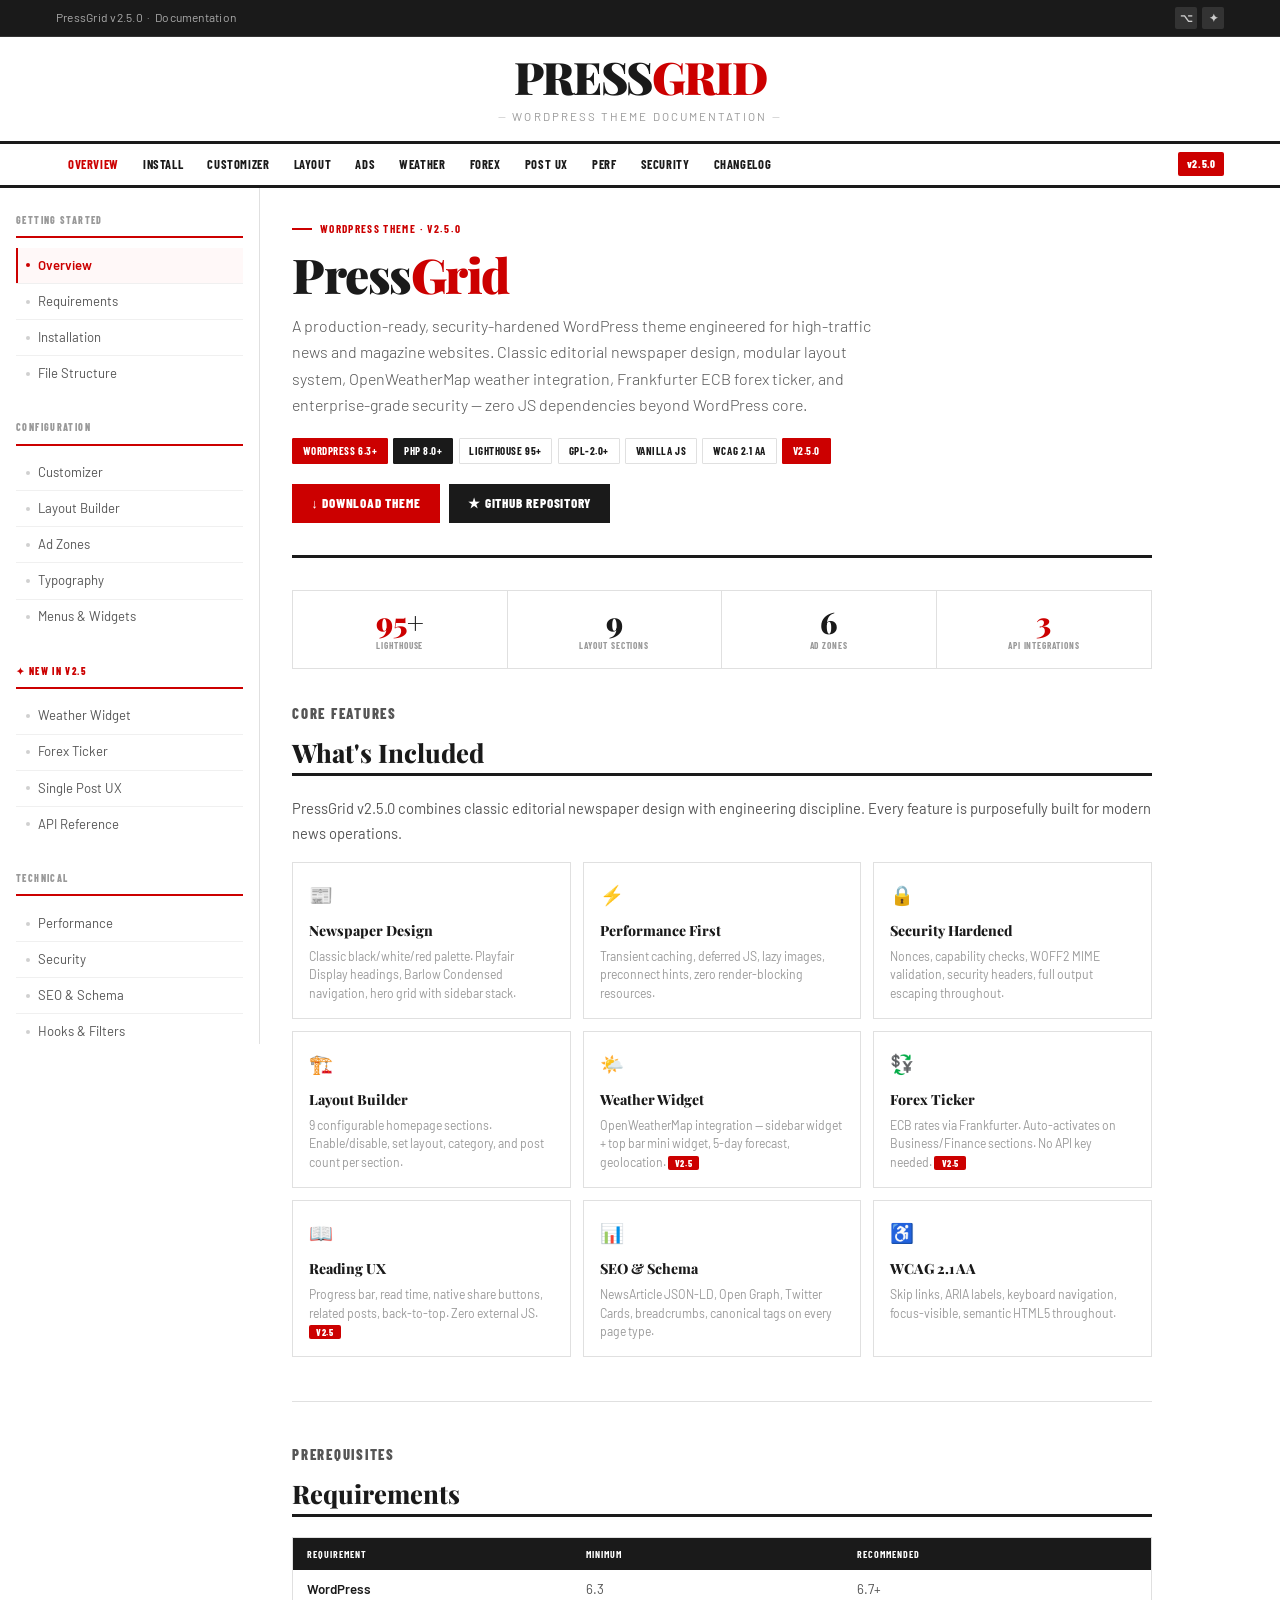
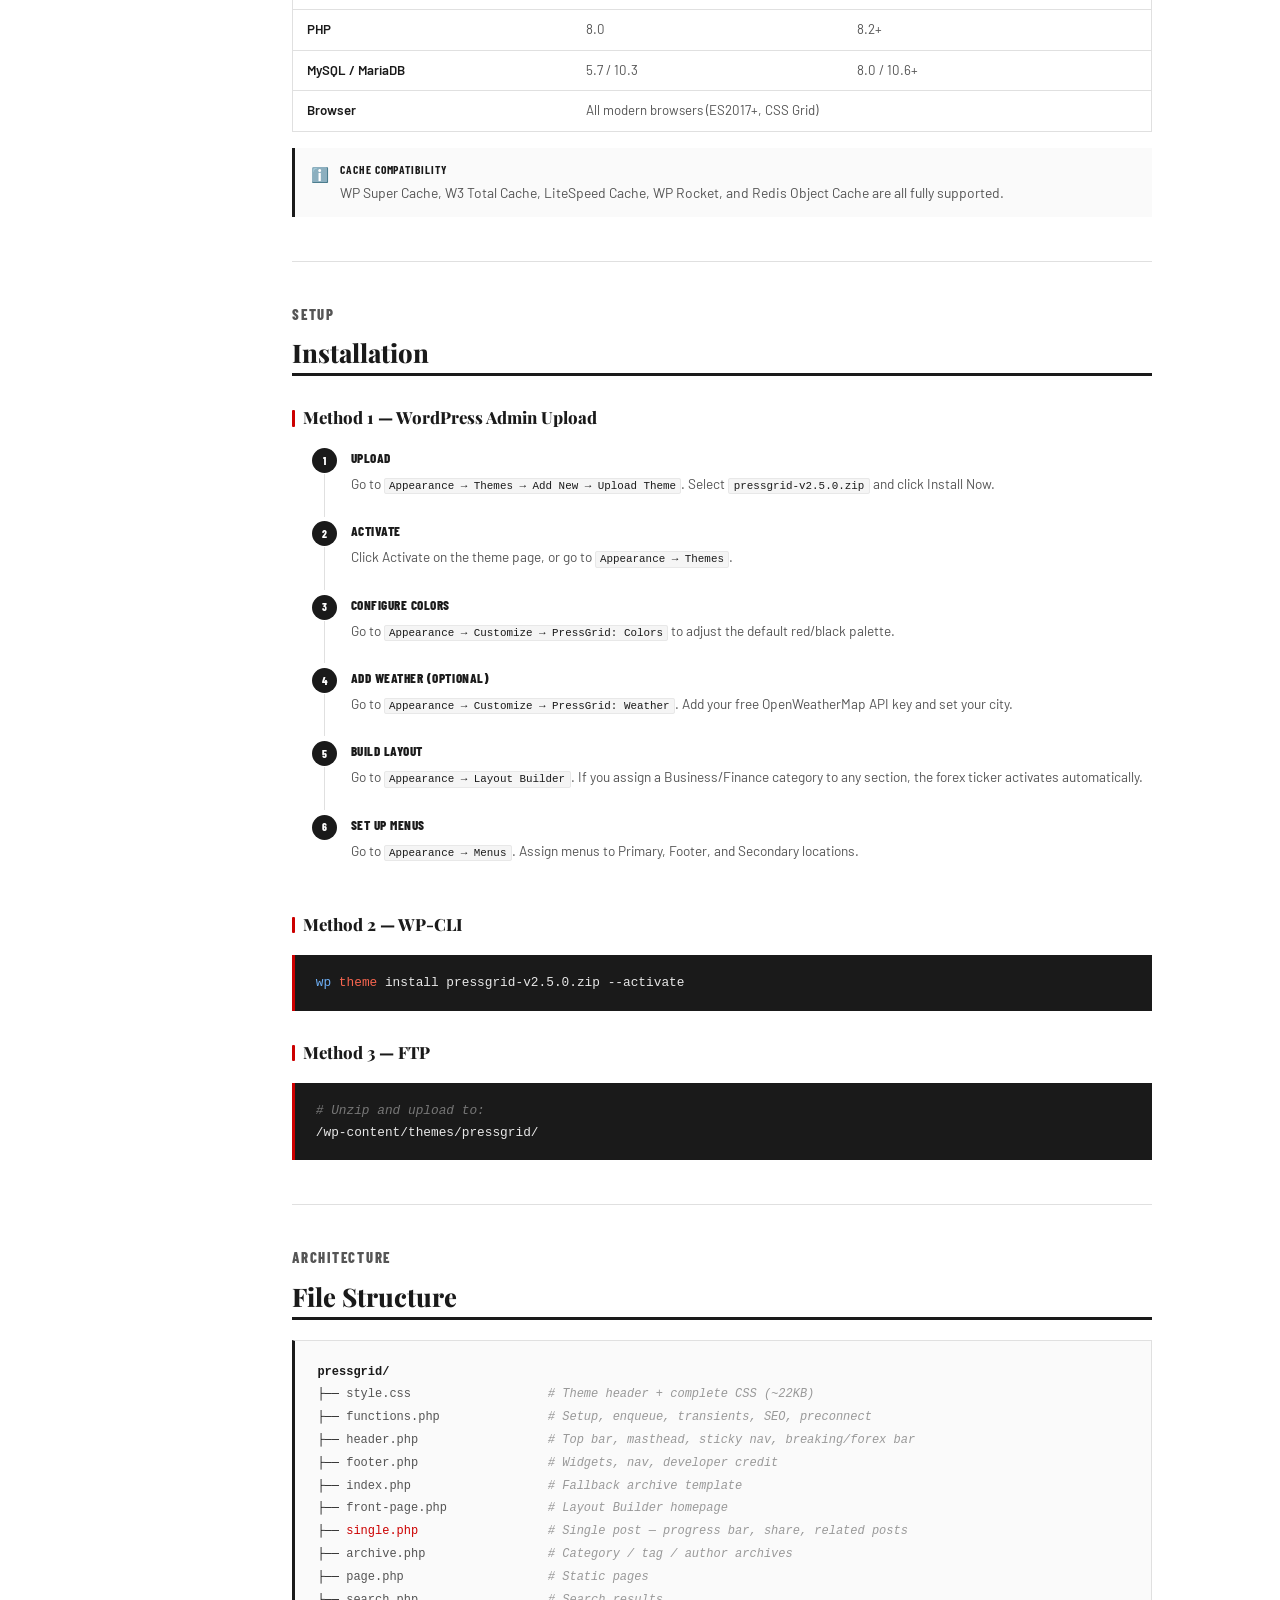
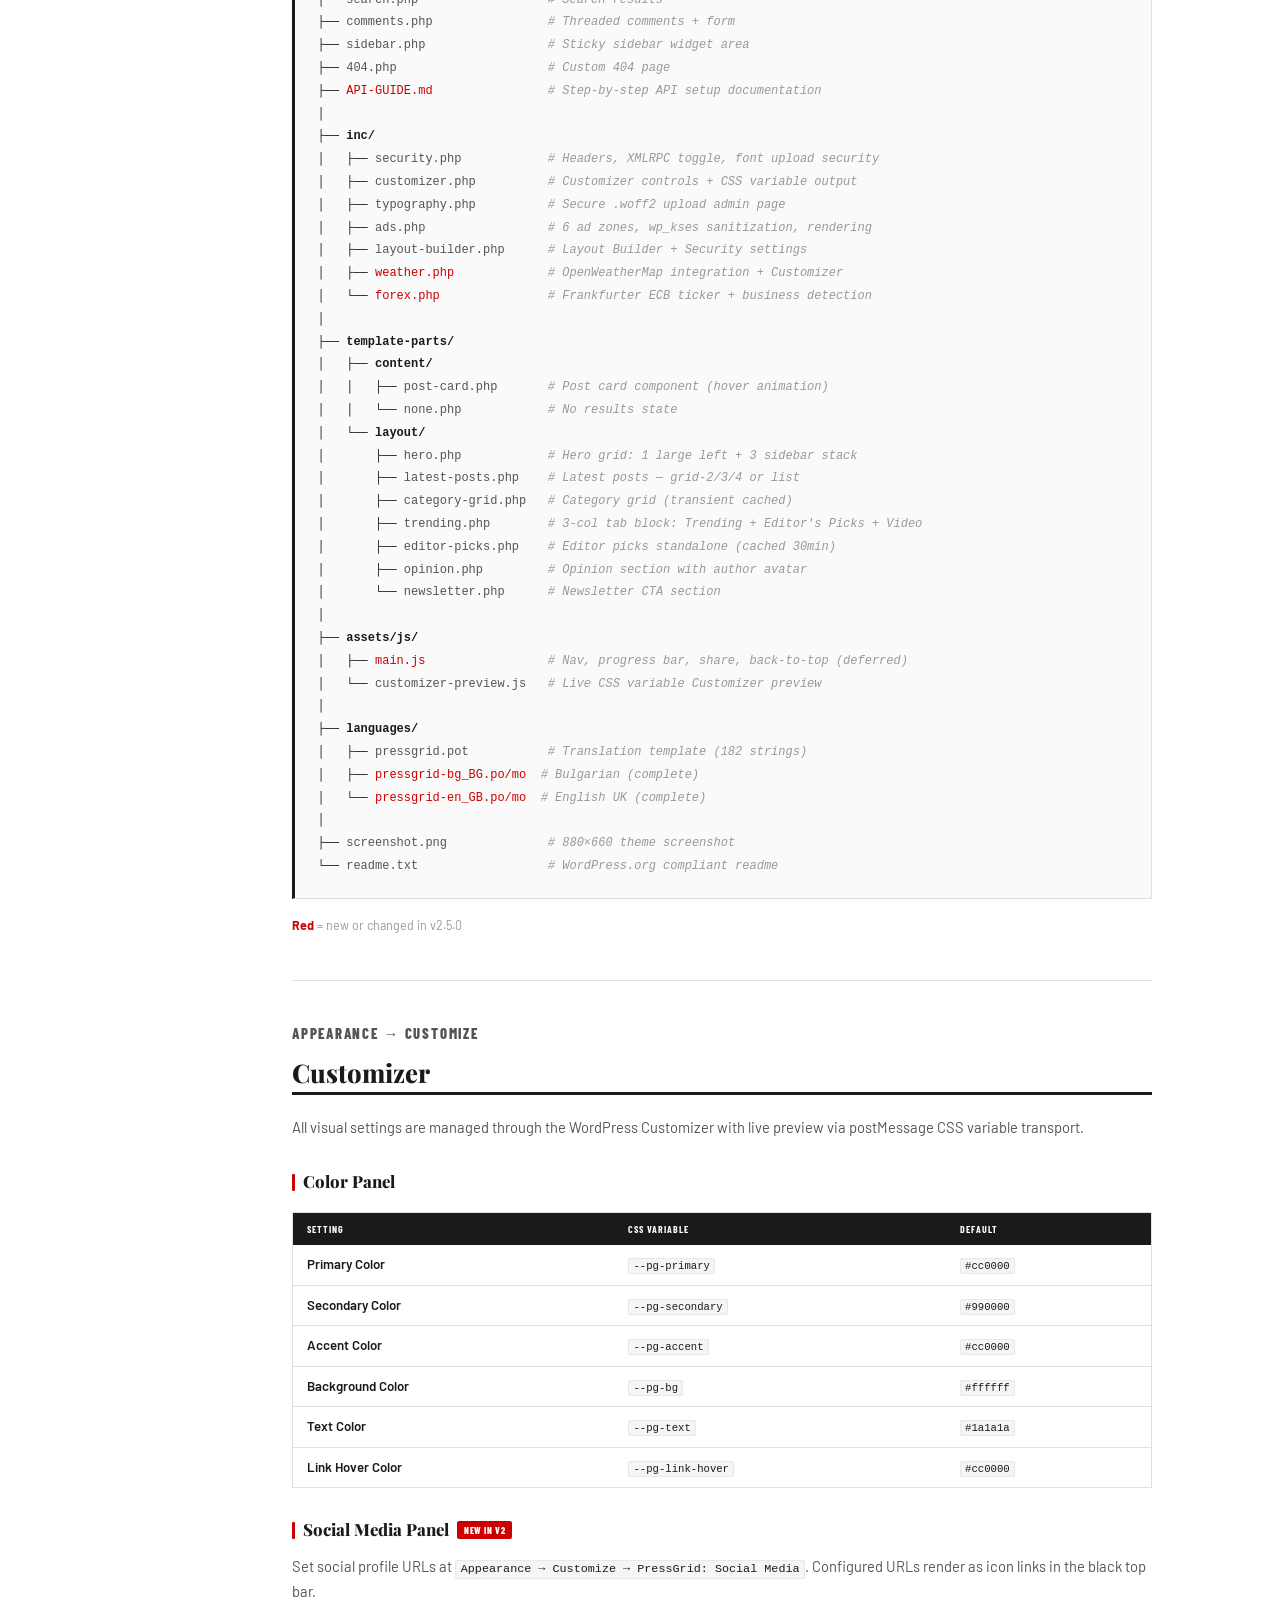
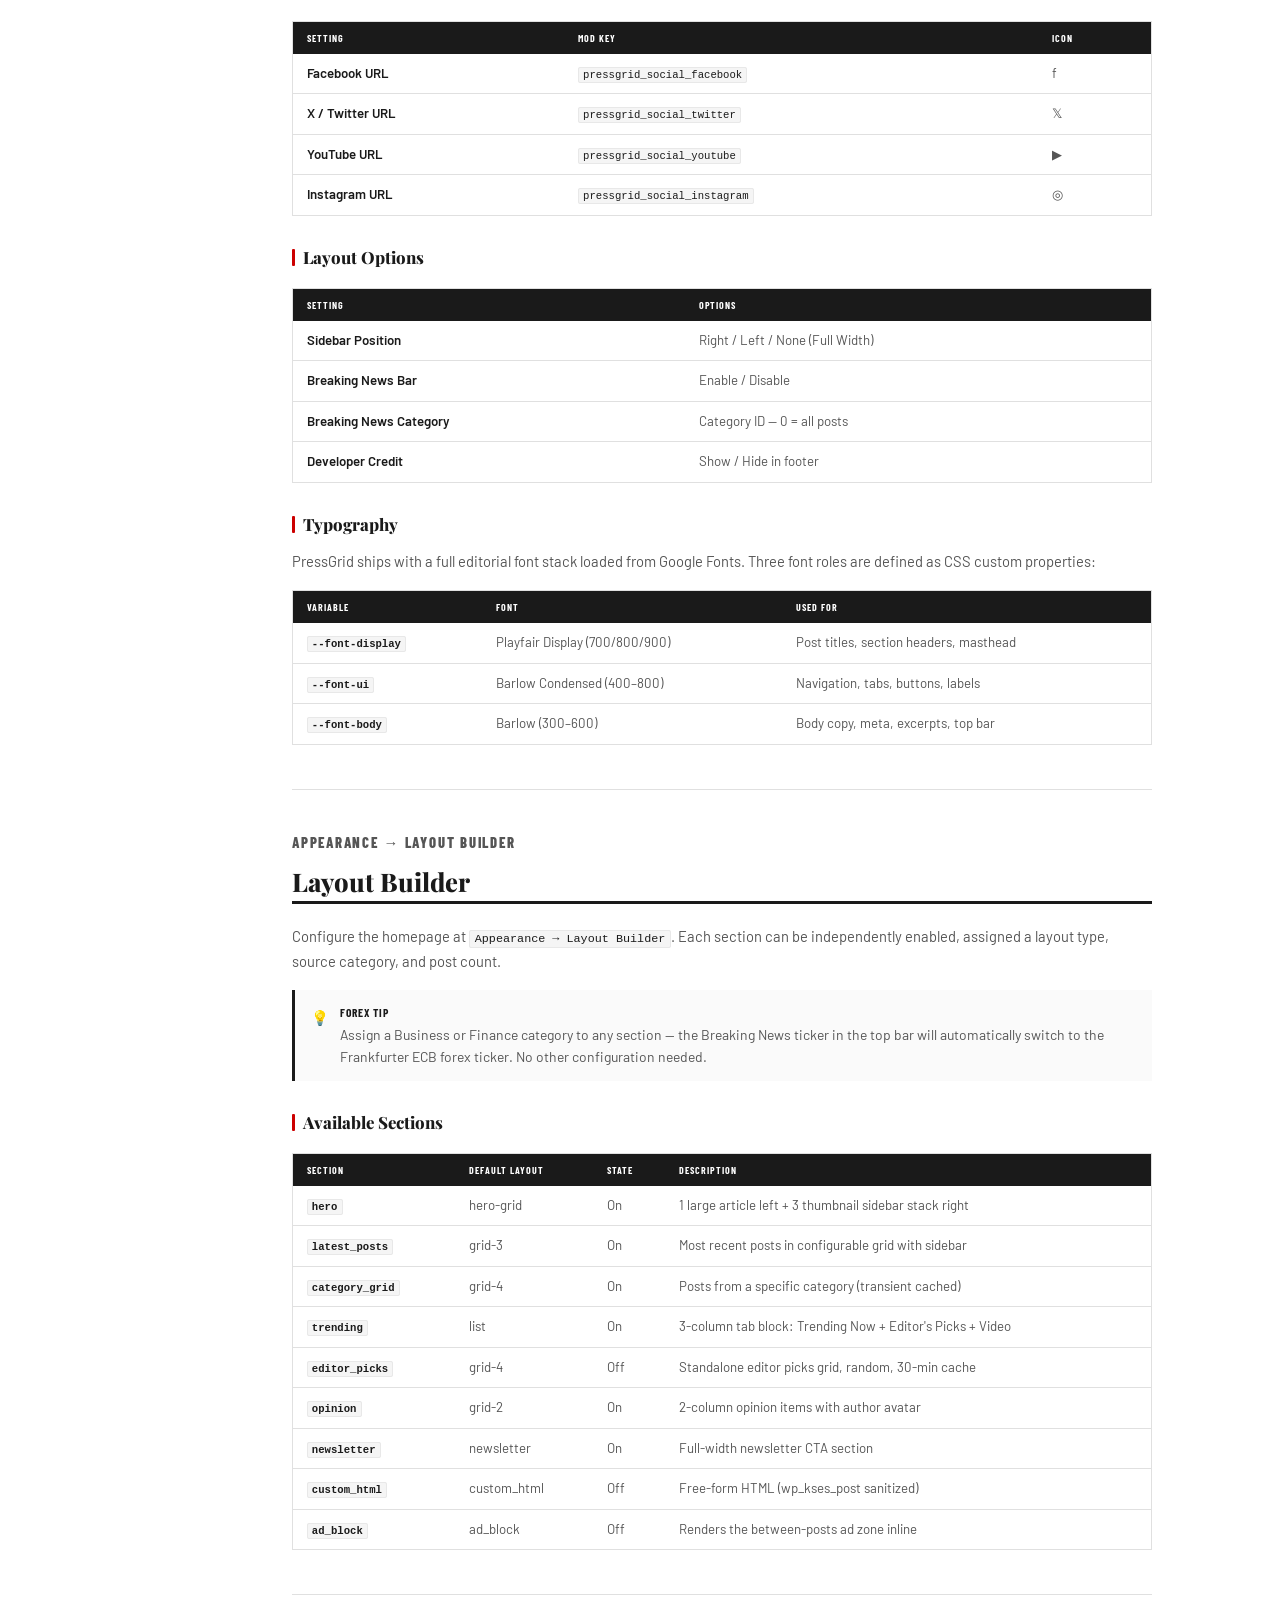
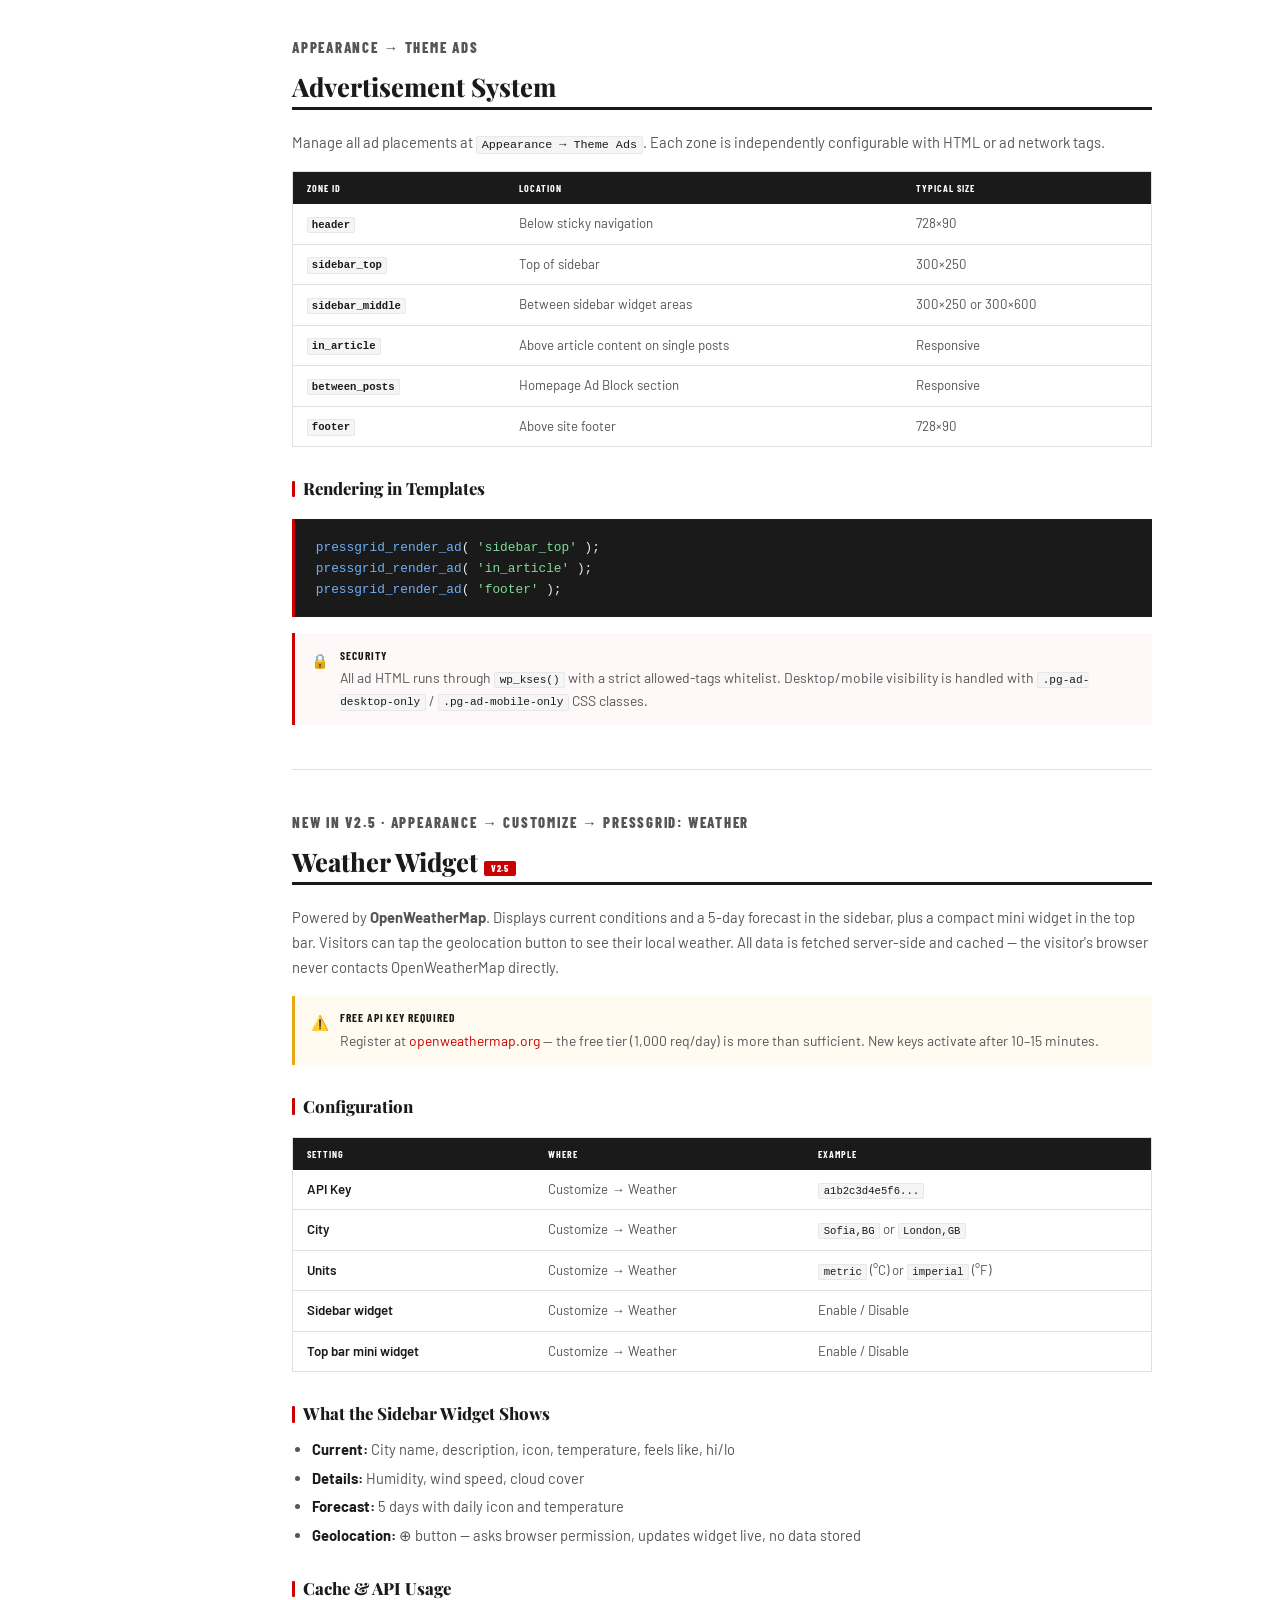
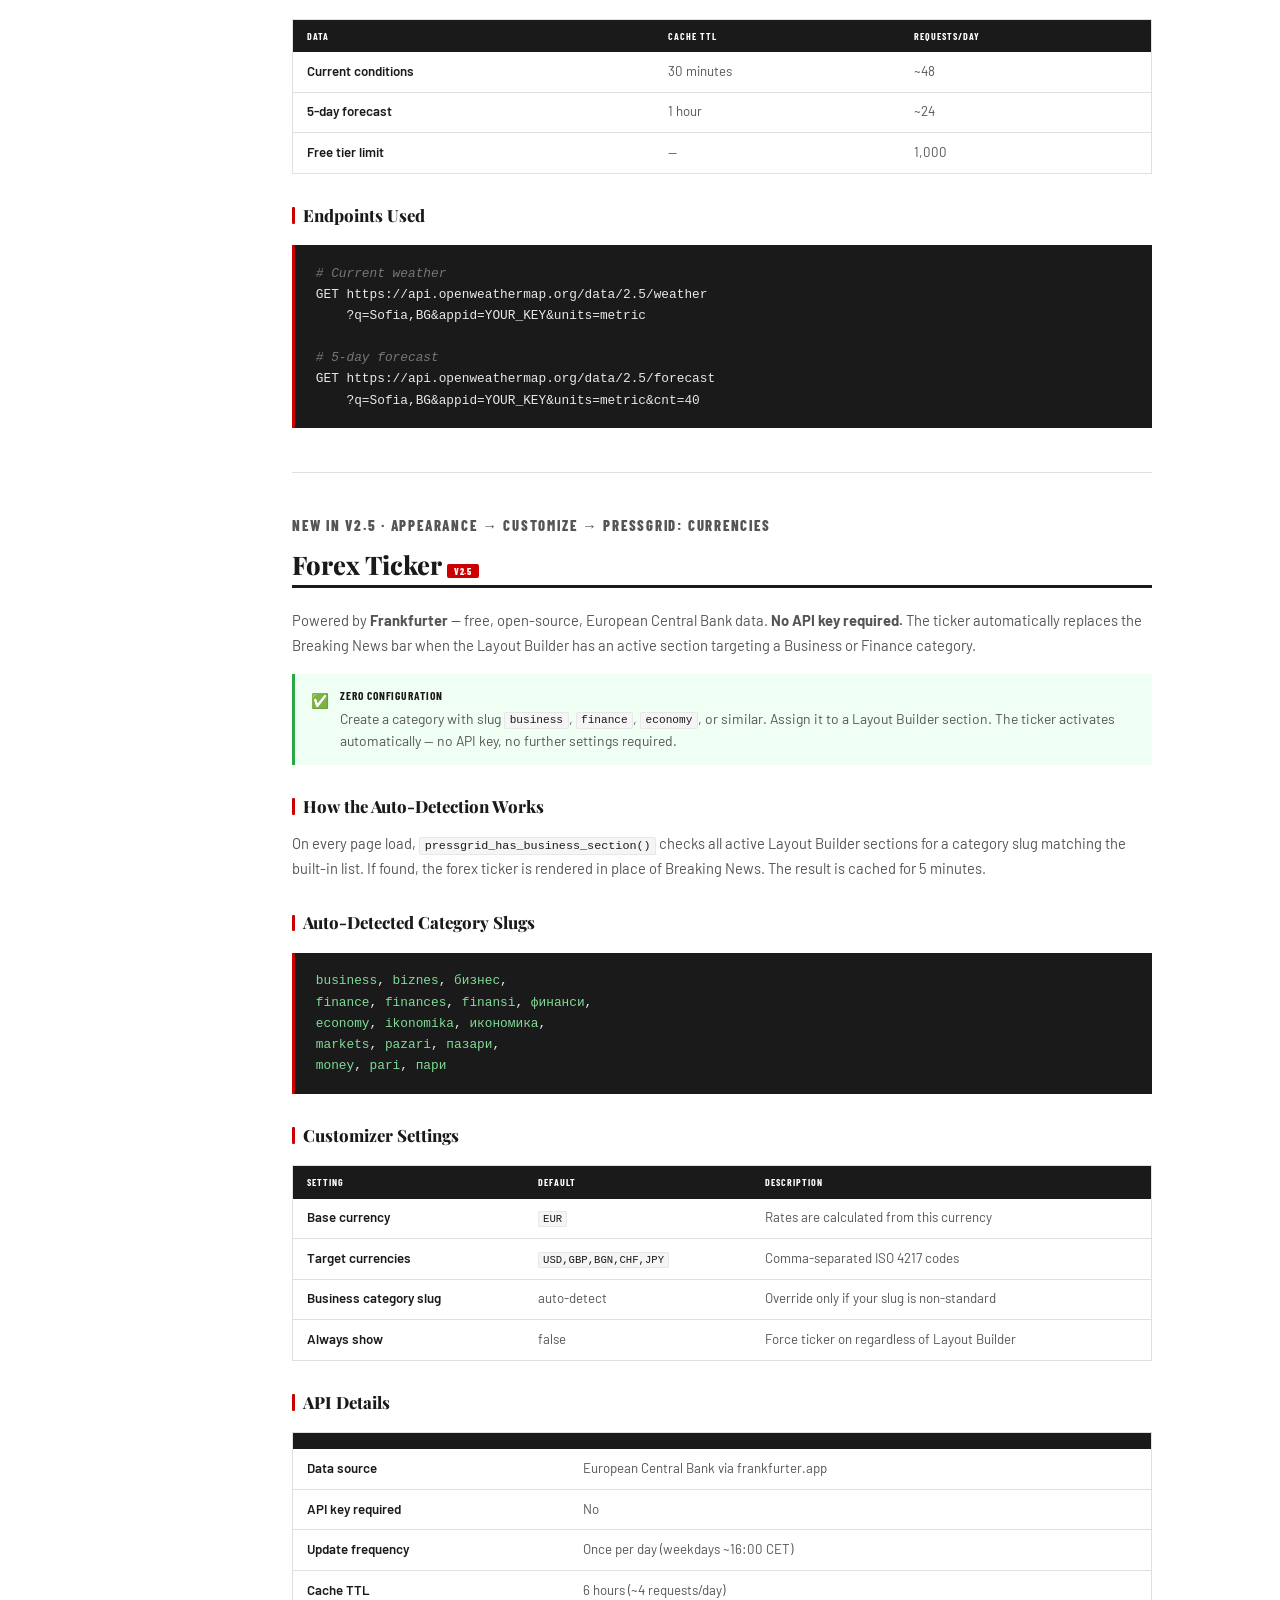
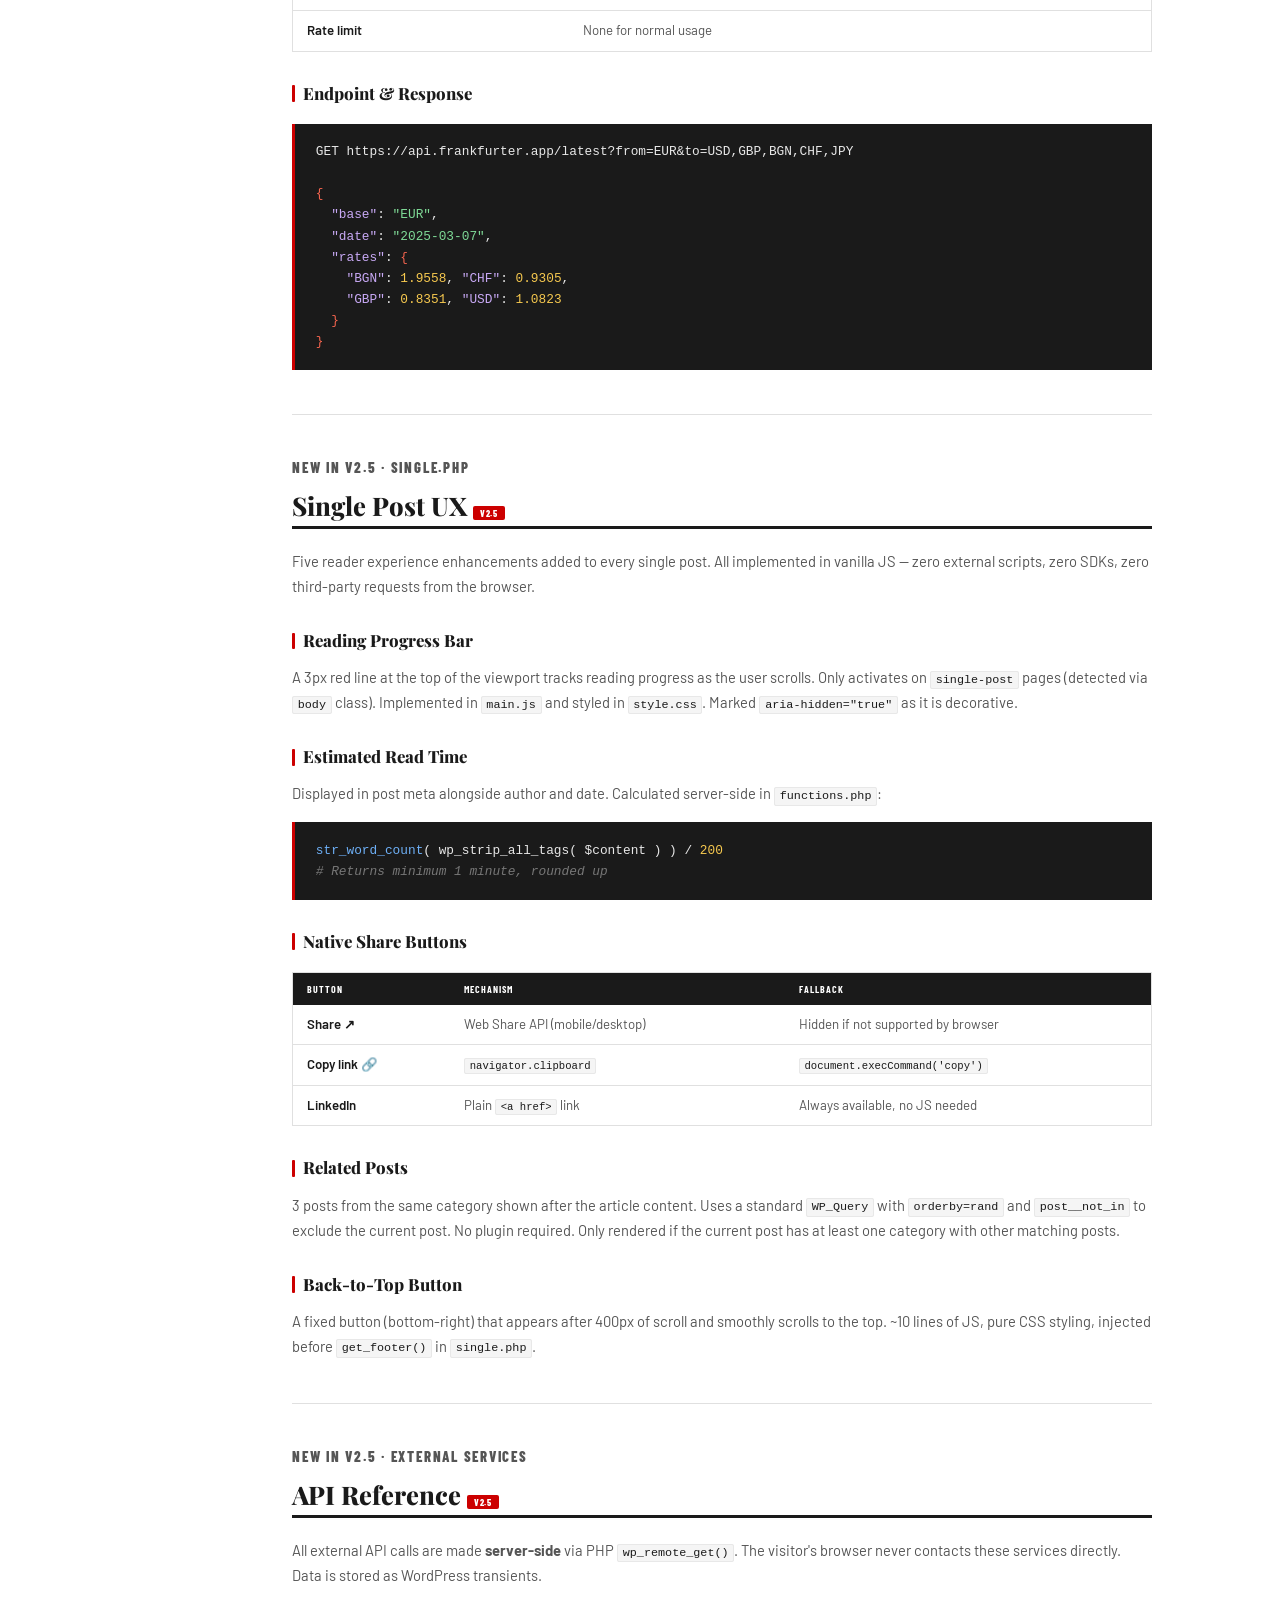
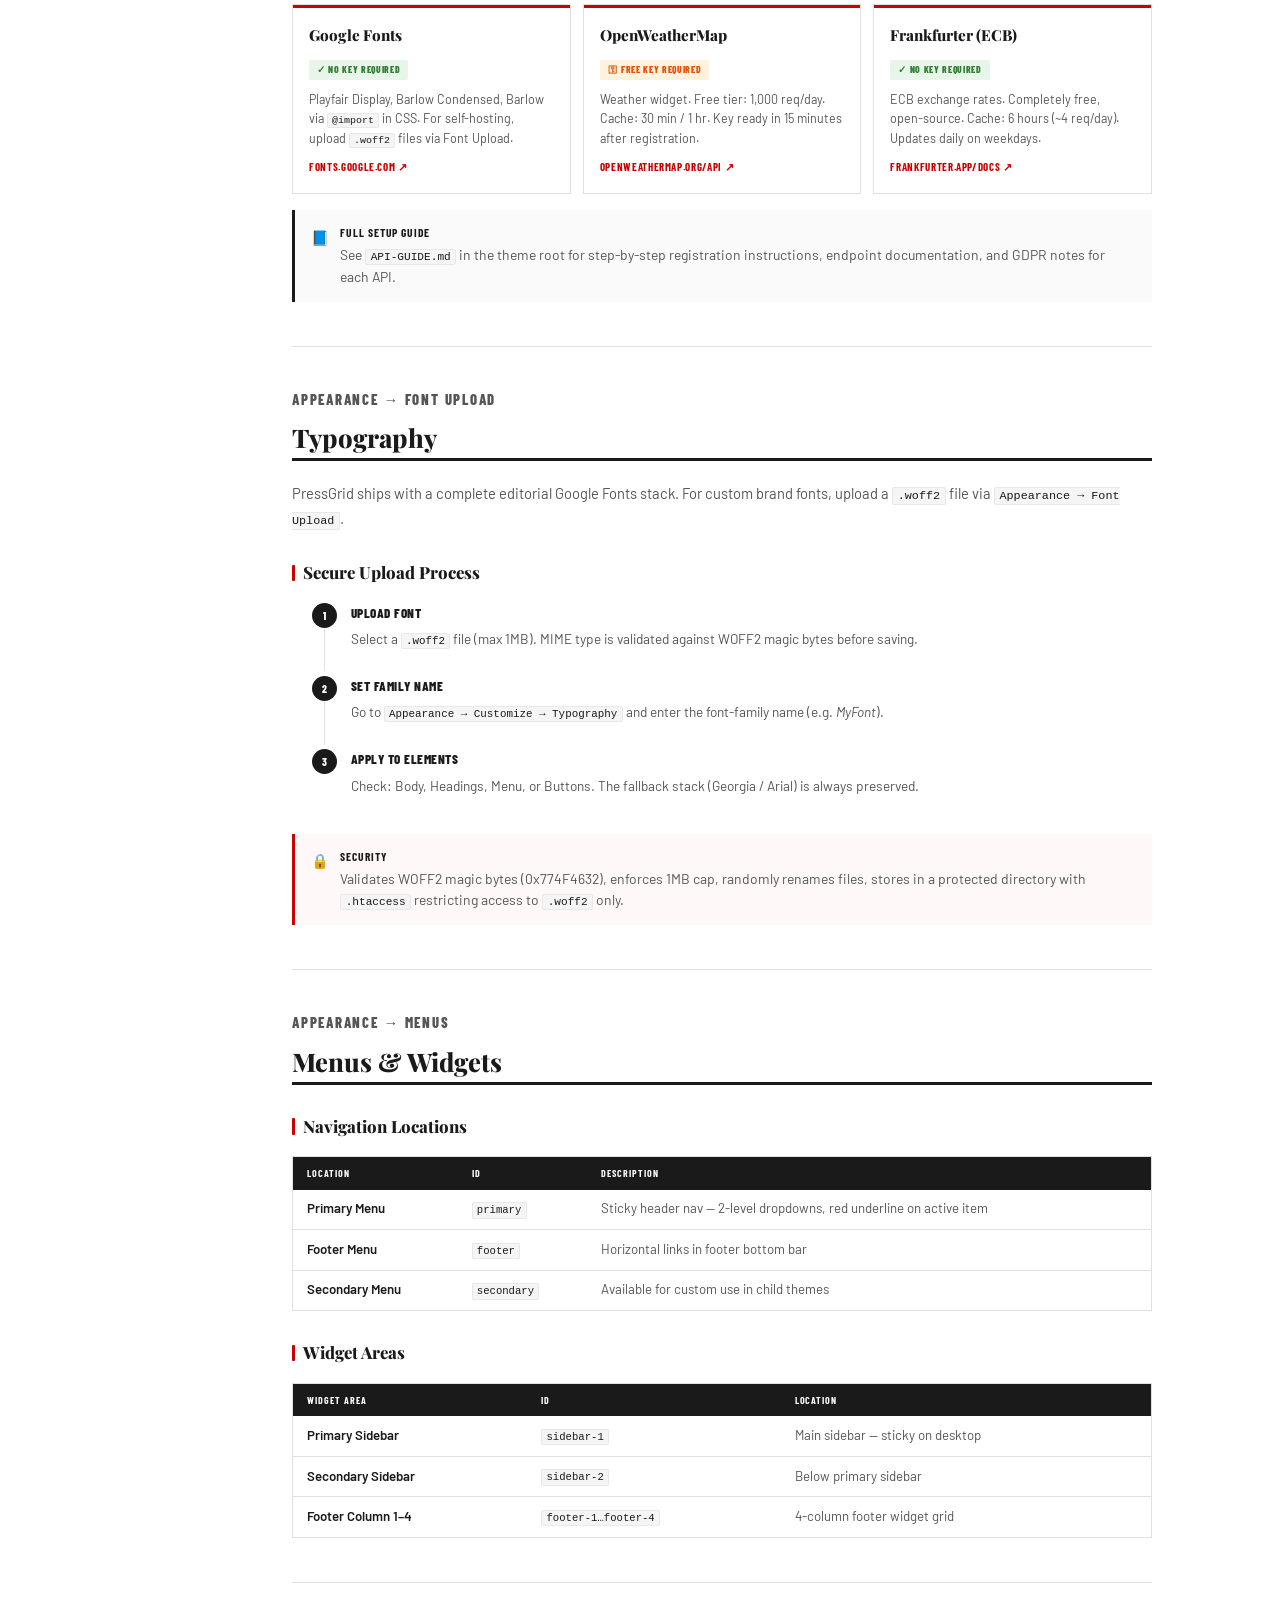
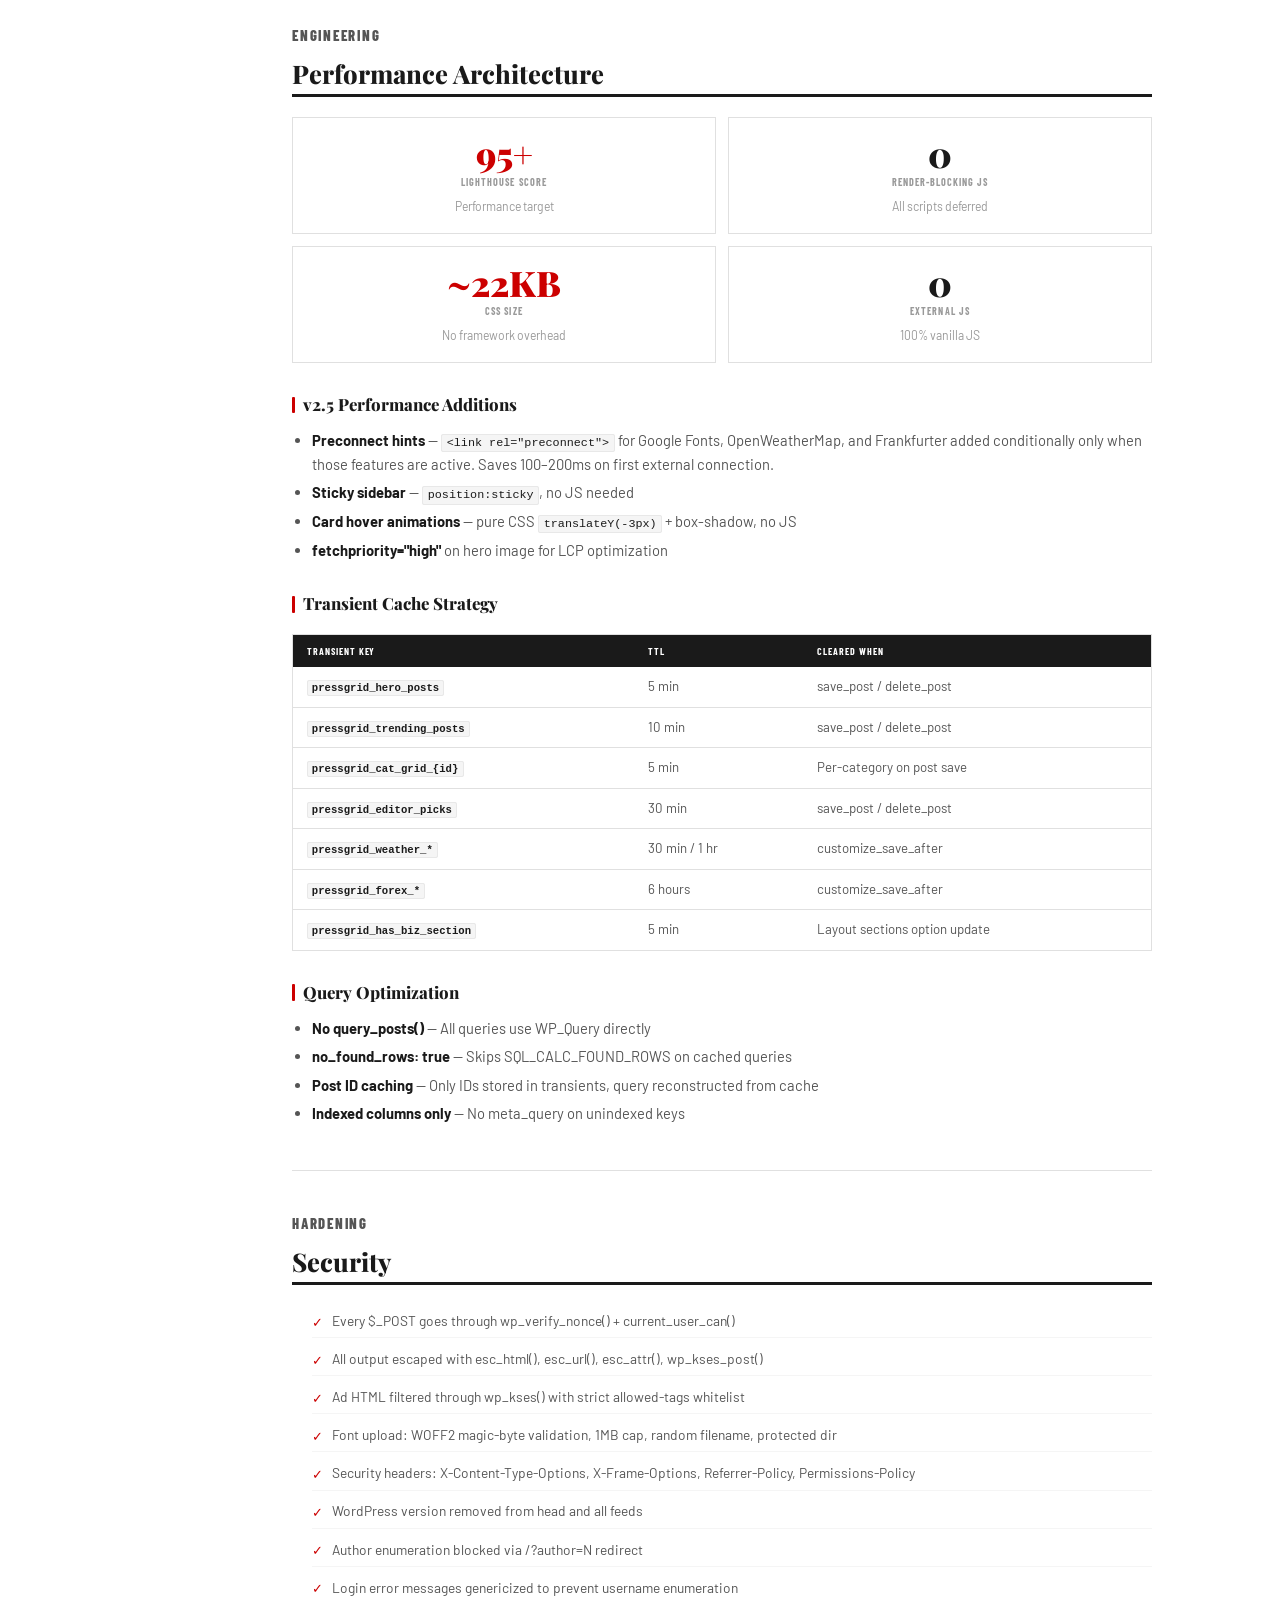
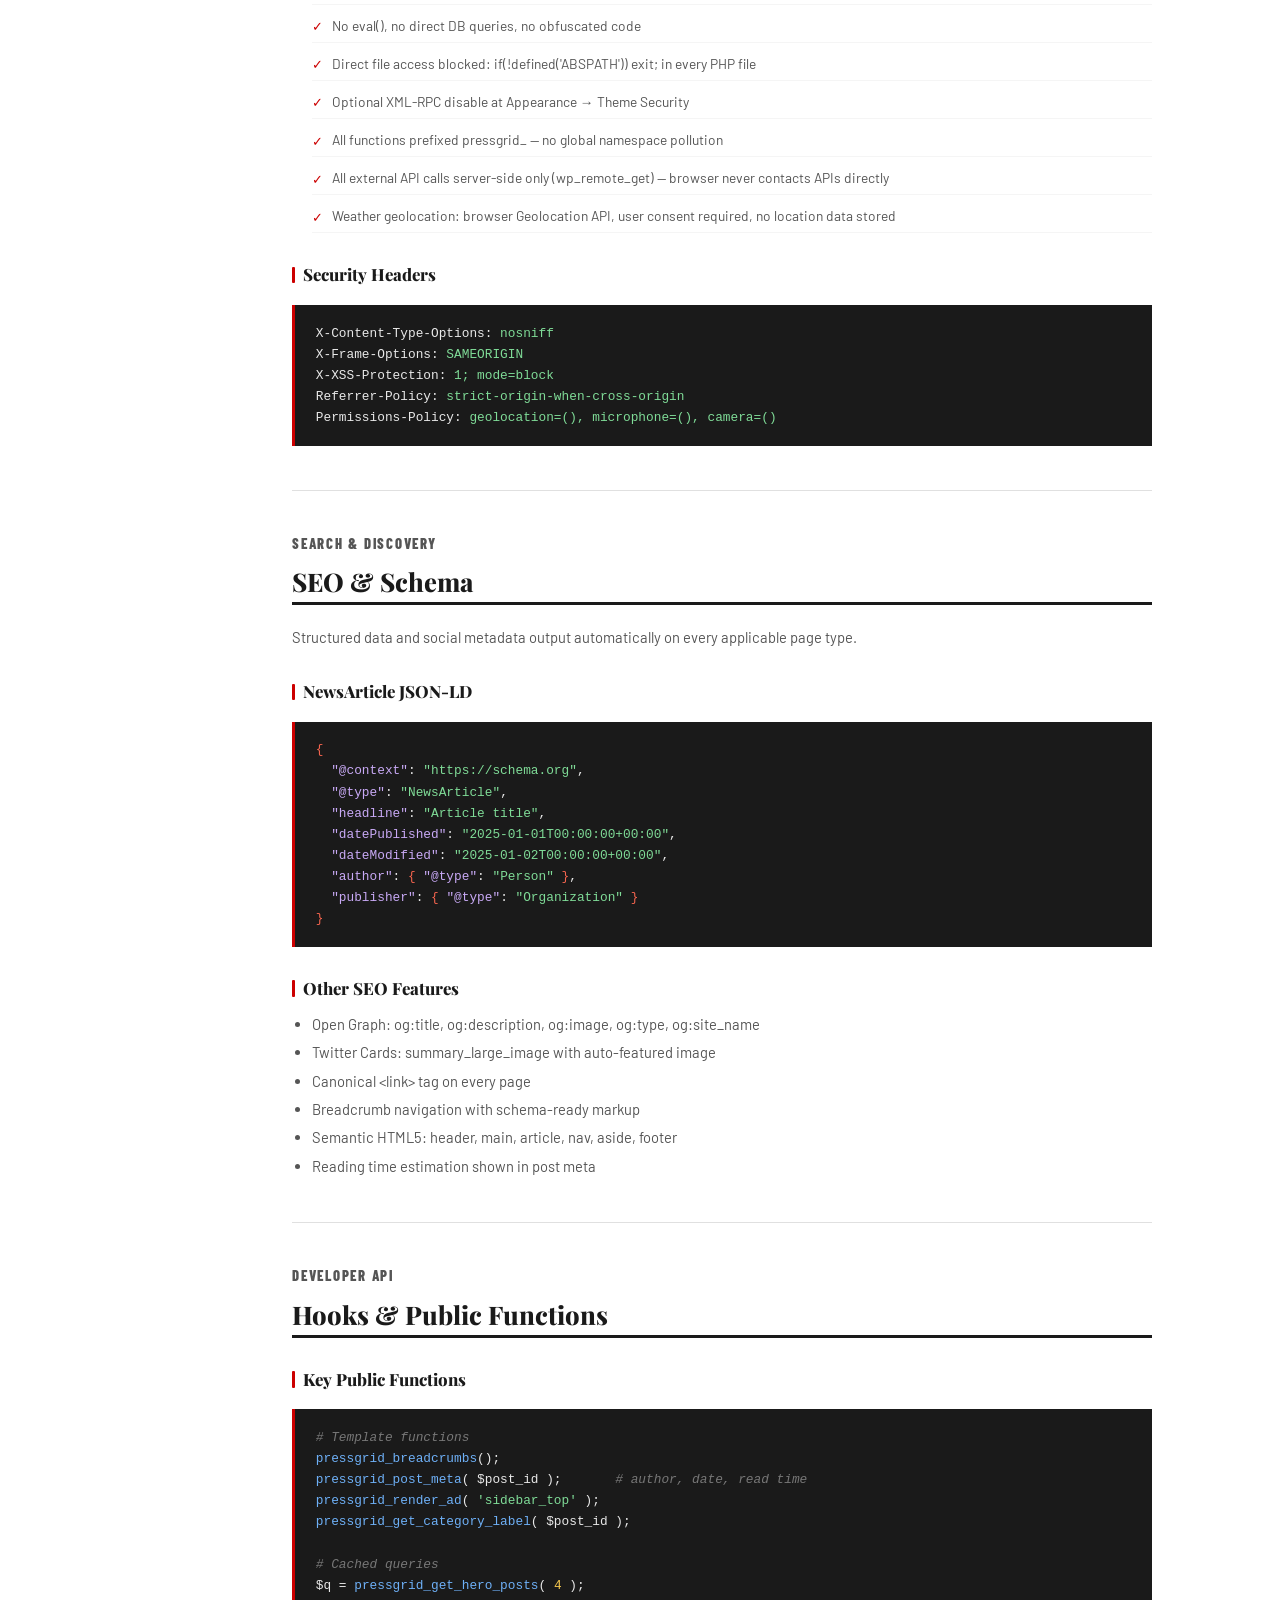
==== commit 3dd7eef0: "Update print statement from 'Hello' to 'Goodbye'" ====
--- a/index.html
+++ b/index.html
@@ -3,8 +3,8 @@
 <head>
 <meta charset="UTF-8"/>
 <meta name="viewport" content="width=device-width, initial-scale=1.0"/>
-<title>PressGrid Documentation — v2.0.0</title>
-<meta name="description" content="Full documentation for PressGrid v2.0.0 — production-ready WordPress theme for news &amp; magazine websites."/>
+<title>PressGrid Documentation — v2.5.0</title>
+<meta name="description" content="Full documentation for PressGrid v2.5.0 — production-ready WordPress theme for news &amp; magazine websites."/>
 <link rel="preconnect" href="https://fonts.googleapis.com"/>
 <link rel="preconnect" href="https://fonts.gstatic.com" crossorigin/>
 <link href="https://fonts.googleapis.com/css2?family=Playfair+Display:ital,wght@0,700;0,800;0,900;1,700&family=Barlow+Condensed:wght@400;500;600;700;800&family=Barlow:wght@300;400;500;600&display=swap" rel="stylesheet"/>
@@ -21,6 +21,7 @@
   font-weight:400;
   line-height:1.65;
   overflow-x:hidden;
+  -webkit-font-smoothing:antialiased;
 }
 :root{
   --red:#cc0000;
@@ -53,12 +54,12 @@
 .pg-docs-shell{
   display:grid;
   grid-template-columns:var(--nav-w) 1fr;
-  grid-template-rows:auto 1fr;
   grid-template-areas:
     "topbar topbar"
     "masthead masthead"
     "nav-bar nav-bar"
-    "sidebar main";
+    "sidebar main"
+    "footer footer";
   min-height:100vh;
 }
 
@@ -81,15 +82,18 @@
   display:flex;
   align-items:center;
   justify-content:space-between;
-}
-.pg-topbar-left{color:#aaa;letter-spacing:.02em}
-.pg-topbar-social{display:flex;gap:.3rem}
+  gap:.5rem;
+  flex-wrap:wrap;
+}
+.pg-topbar-left{color:#aaa;letter-spacing:.02em;white-space:nowrap}
+.pg-topbar-social{display:flex;gap:.3rem;flex-shrink:0}
 .pg-topbar-social a{
   display:flex;align-items:center;justify-content:center;
   width:22px;height:22px;
   background:#333;border-radius:2px;
   color:#ccc;font-size:.7rem;font-weight:700;
   transition:background .15s,color .15s;
+  text-decoration:none;
 }
 .pg-topbar-social a:hover{background:var(--red);color:#fff}
 
@@ -106,7 +110,7 @@
 .pg-masthead-logo{
   display:inline-block;
   font-family:var(--font-display);
-  font-size:clamp(1.8rem,4vw,2.8rem);
+  font-size:clamp(1.6rem,4vw,2.8rem);
   font-weight:900;
   letter-spacing:-.03em;
   color:var(--black);
@@ -145,17 +149,19 @@
   display:flex;
   align-items:center;
   justify-content:space-between;
+  gap:.5rem;
 }
 .pg-nav-links{
   display:flex;
   list-style:none;
   flex-wrap:wrap;
+  overflow:hidden;
 }
 .pg-nav-links li a{
   display:block;
-  padding:.65rem .9rem;
+  padding:.65rem .75rem;
   font-family:var(--font-ui);
-  font-size:.82rem;
+  font-size:.78rem;
   font-weight:700;
   letter-spacing:.05em;
   text-transform:uppercase;
@@ -177,8 +183,8 @@
   border-radius:2px;
   letter-spacing:.05em;
   white-space:nowrap;
-}
-/* Mobile hamburger */
+  flex-shrink:0;
+}
 .pg-nav-toggle{
   display:none;
   background:none;
@@ -188,17 +194,18 @@
   font-size:1.2rem;
   color:var(--black);
   line-height:1;
-}
-
-/* ============================================================
-   TWO-COLUMN BODY (sidebar + main)
+  flex-shrink:0;
+}
+
+/* ============================================================
+   SIDEBAR
    ============================================================ */
 .pg-sidebar{
   grid-area:sidebar;
   width:var(--nav-w);
   border-right:1px solid var(--border);
   position:sticky;
-  top:44px; /* nav-bar height */
+  top:44px;
   height:calc(100vh - 44px);
   overflow-y:auto;
   scrollbar-width:thin;
@@ -207,8 +214,7 @@
 }
 .pg-sidebar::-webkit-scrollbar{width:4px}
 .pg-sidebar::-webkit-scrollbar-thumb{background:var(--gray-300);border-radius:2px}
-
-.pg-sidebar-inner{padding:1.25rem 1rem 2rem}
+.pg-sidebar-inner{padding:1.25rem 1rem 3rem}
 .pg-sib-section{margin-bottom:1.5rem}
 .pg-sib-label{
   font-family:var(--font-ui);
@@ -222,6 +228,7 @@
   margin-bottom:.6rem;
   display:block;
 }
+.pg-sib-label.new-label{color:var(--red)}
 .pg-sib-links{list-style:none}
 .pg-sib-links li{border-bottom:1px solid #f0f0f0}
 .pg-sib-links li:last-child{border-bottom:none}
@@ -264,15 +271,16 @@
    ============================================================ */
 .pg-main{
   grid-area:main;
-  min-width:0; /* prevent overflow */
+  min-width:0;
   padding:2rem 2rem 4rem;
+  overflow-x:hidden;
 }
 .pg-main-inner{
   max-width:var(--content-max);
 }
 
 /* ============================================================
-   HERO BANNER (docs version)
+   HERO BANNER
    ============================================================ */
 .pg-doc-hero{
   border-bottom:3px solid var(--black);
@@ -297,7 +305,7 @@
 }
 .pg-doc-hero h1{
   font-family:var(--font-display);
-  font-size:clamp(2rem,4vw,3rem);
+  font-size:clamp(1.8rem,5vw,3rem);
   font-weight:900;
   line-height:1.1;
   letter-spacing:-.03em;
@@ -313,7 +321,6 @@
   margin-bottom:1.25rem;
   font-weight:300;
 }
-/* Tag pills */
 .pg-tags{display:flex;gap:.35rem;flex-wrap:wrap;margin-bottom:1.25rem}
 .pg-tag{
   font-family:var(--font-ui);
@@ -329,7 +336,6 @@
 .pg-tag.red{background:var(--red);color:#fff;border-color:var(--red)}
 .pg-tag.black{background:var(--black);color:#fff;border-color:var(--black)}
 .pg-tag.outline{background:#fff;color:var(--black)}
-/* Buttons */
 .pg-btns{display:flex;gap:.6rem;flex-wrap:wrap}
 .pg-btn{
   display:inline-flex;align-items:center;gap:.4rem;
@@ -357,29 +363,33 @@
   grid-template-columns:repeat(4,1fr);
   border:1px solid var(--border);
   margin-bottom:2rem;
+  overflow:hidden;
 }
 .pg-stat{
-  padding:1rem;
+  padding:1rem .75rem;
   text-align:center;
   border-right:1px solid var(--border);
+  min-width:0;
 }
 .pg-stat:last-child{border-right:none}
 .pg-stat-num{
   font-family:var(--font-display);
-  font-size:1.85rem;
+  font-size:clamp(1.2rem,3vw,1.85rem);
   font-weight:900;
   color:var(--black);
   line-height:1;
   margin-bottom:.2rem;
+  word-break:break-all;
 }
 .pg-stat-num .hi{color:var(--red)}
 .pg-stat-label{
   font-family:var(--font-ui);
-  font-size:.62rem;
+  font-size:.58rem;
   font-weight:700;
   text-transform:uppercase;
   letter-spacing:.1em;
   color:var(--gray-400);
+  line-height:1.3;
 }
 
 /* ============================================================
@@ -398,7 +408,7 @@
 }
 .pg-section-title{
   font-family:var(--font-display);
-  font-size:1.6rem;
+  font-size:clamp(1.25rem,3vw,1.6rem);
   font-weight:800;
   color:var(--black);
   line-height:1;
@@ -440,6 +450,7 @@
   display:flex;
   align-items:center;
   gap:.5rem;
+  flex-wrap:wrap;
 }
 .pg-sub-header::before{
   content:'';
@@ -459,7 +470,7 @@
   color:#fff;
   padding:.1rem .45rem;
   border-radius:2px;
-  vertical-align:middle;
+  white-space:nowrap;
 }
 
 /* ============================================================
@@ -508,9 +519,10 @@
   border-left:3px solid var(--black);
   padding:1.25rem 1.4rem;
   font-family:var(--font-mono);
-  font-size:.78rem;
+  font-size:.75rem;
   line-height:1.9;
   overflow-x:auto;
+  -webkit-overflow-scrolling:touch;
   white-space:pre;
   margin:1rem 0;
   max-width:100%;
@@ -531,6 +543,7 @@
   padding:.1em .4em;
   border:1px solid var(--gray-200);
   border-radius:2px;
+  word-break:break-word;
 }
 pre{
   background:var(--black);
@@ -540,9 +553,11 @@
   line-height:1.65;
   padding:1.1rem 1.3rem;
   overflow-x:auto;
+  -webkit-overflow-scrolling:touch;
   margin:1rem 0;
   max-width:100%;
   border-left:3px solid var(--red);
+  word-wrap:normal;
 }
 pre .cm{color:#777;font-style:italic}
 pre .kw{color:#f7654f}
@@ -553,14 +568,19 @@
 pre .prop{color:#c8a9f5}
 
 /* ============================================================
-   TABLES
-   ============================================================ */
-.pg-table-wrap{overflow-x:auto;margin:1rem 0;max-width:100%}
+   TABLES — fully responsive
+   ============================================================ */
+.pg-table-wrap{
+  overflow-x:auto;
+  -webkit-overflow-scrolling:touch;
+  margin:1rem 0;
+  max-width:100%;
+  border:1px solid var(--border);
+}
 table{
   width:100%;
   border-collapse:collapse;
   font-size:.83rem;
-  min-width:400px;
 }
 th{
   text-align:left;
@@ -568,21 +588,23 @@
   background:var(--black);
   color:#fff;
   font-family:var(--font-ui);
-  font-size:.65rem;
+  font-size:.62rem;
   text-transform:uppercase;
   letter-spacing:.1em;
   font-weight:700;
   white-space:nowrap;
 }
 td{
-  padding:.6rem .85rem;
+  padding:.55rem .85rem;
   border-bottom:1px solid var(--border);
   color:var(--gray-600);
   vertical-align:top;
-}
+  word-break:break-word;
+}
+tr:last-child td{border-bottom:none}
 tr:hover td{background:var(--gray-50)}
 td:first-child{color:var(--black);font-weight:600}
-td code{font-size:.78em}
+td code{font-size:.78em;word-break:break-all}
 
 /* ============================================================
    NOTES / CALLOUTS
@@ -602,8 +624,12 @@
 .pg-note.success{border-left-color:#28a745;background:#f0fff4}
 .pg-note.danger{border-left-color:var(--red);background:#fff8f8}
 .pg-note-icon{font-size:.9rem;flex-shrink:0;margin-top:.1rem}
-.pg-note-body{color:var(--gray-600);line-height:1.55}
-.pg-note-body strong{display:block;color:var(--black);margin-bottom:.15rem;font-family:var(--font-ui);font-size:.72rem;text-transform:uppercase;letter-spacing:.08em}
+.pg-note-body{color:var(--gray-600);line-height:1.55;min-width:0;word-break:break-word}
+.pg-note-body strong{
+  display:block;color:var(--black);margin-bottom:.15rem;
+  font-family:var(--font-ui);font-size:.72rem;
+  text-transform:uppercase;letter-spacing:.08em;
+}
 
 /* ============================================================
    STEPS
@@ -659,7 +685,8 @@
 }
 .pg-perf-num{
   font-family:var(--font-display);
-  font-size:2.2rem;font-weight:900;
+  font-size:clamp(1.5rem,4vw,2.2rem);
+  font-weight:900;
   line-height:1;margin-bottom:.2rem;
 }
 .pg-perf-num.red{color:var(--red)}
@@ -669,6 +696,39 @@
   text-transform:uppercase;letter-spacing:.1em;color:var(--gray-400);
 }
 .pg-perf-sub{font-size:.76rem;color:var(--gray-400);margin-top:.3rem}
+
+/* ============================================================
+   API CARDS (v2.5)
+   ============================================================ */
+.pg-api-grid{display:grid;grid-template-columns:repeat(3,1fr);gap:.75rem;margin:1rem 0}
+.pg-api-card{
+  border:1px solid var(--border);
+  padding:1.1rem 1rem;
+  position:relative;
+  background:#fff;
+}
+.pg-api-card::after{
+  content:'';position:absolute;top:0;left:0;right:0;height:3px;
+  background:var(--red);
+}
+.pg-api-card-title{
+  font-family:var(--font-display);font-size:.95rem;font-weight:800;
+  color:var(--black);margin-bottom:.4rem;
+}
+.pg-api-card-badge{
+  display:inline-flex;align-items:center;gap:.3rem;
+  font-family:var(--font-ui);font-size:.6rem;font-weight:800;
+  text-transform:uppercase;letter-spacing:.07em;
+  padding:.15rem .5rem;border-radius:2px;margin-bottom:.6rem;
+}
+.pg-api-card-badge.free{background:#e8f5e9;color:#2e7d32}
+.pg-api-card-badge.key{background:#fff3e0;color:#e65100}
+.pg-api-card-body{font-size:.78rem;color:var(--gray-600);line-height:1.55}
+.pg-api-card-link{
+  display:block;margin-top:.6rem;
+  font-family:var(--font-ui);font-size:.68rem;font-weight:700;
+  text-transform:uppercase;letter-spacing:.06em;color:var(--red);
+}
 
 /* ============================================================
    CHANGELOG
@@ -712,6 +772,7 @@
    FOOTER
    ============================================================ */
 .pg-doc-footer{
+  grid-area:footer;
   border-top:4px solid var(--red);
   background:var(--black);
   color:#aaa;
@@ -723,7 +784,6 @@
   gap:.75rem;
   font-family:var(--font-body);
   font-size:.75rem;
-  grid-column:1/-1;
 }
 .pg-doc-footer a{color:#999}
 .pg-doc-footer a:hover{color:var(--red)}
@@ -761,18 +821,19 @@
 .pg-overlay.open{display:block}
 
 /* ============================================================
-   RESPONSIVE
-   ============================================================ */
-
-/* ── Tablet / small desktop ── */
+   RESPONSIVE — Tablet
+   ============================================================ */
 @media(max-width:1024px){
   .pg-card-grid{grid-template-columns:repeat(2,1fr)}
+  .pg-api-grid{grid-template-columns:repeat(2,1fr)}
   .pg-main{padding:1.5rem 1.25rem 3rem}
 }
 
-/* ── Nav collapses to hamburger, sidebar becomes drawer ── */
+/* ============================================================
+   RESPONSIVE — Mobile (sidebar becomes drawer)
+   ============================================================ */
 @media(max-width:860px){
-  :root{--nav-w:260px}
+  :root{--nav-w:280px}
 
   .pg-docs-shell{
     grid-template-columns:1fr;
@@ -780,10 +841,10 @@
       "topbar"
       "masthead"
       "nav-bar"
-      "main";
+      "main"
+      "footer";
   }
 
-  /* Sidebar becomes off-canvas drawer */
   .pg-sidebar{
     position:fixed;
     top:0;left:0;
@@ -800,43 +861,108 @@
     box-shadow:4px 0 24px rgba(0,0,0,.15);
   }
 
-  /* Top bar: show hamburger */
   .pg-nav-toggle{display:block}
   .pg-nav-links{display:none}
   .pg-nav-bar-inner{justify-content:space-between;padding:.15rem 1rem}
   .pg-nav-bar-inner .pg-nav-badge{margin-left:auto;margin-right:.75rem}
 
-  .pg-main{padding:1.25rem 1rem 3rem;grid-area:main}
+  .pg-main{padding:1.25rem 1rem 3rem}
   .pg-main-inner{max-width:100%}
+
+  /* Stats: 2x2 grid */
+  .pg-stats{grid-template-columns:repeat(2,1fr)}
+  .pg-stat:nth-child(2){border-right:none}
+  .pg-stat:nth-child(3){border-top:1px solid var(--border)}
+  .pg-stat:nth-child(4){border-top:1px solid var(--border);border-right:none}
+}
+
+/* ============================================================
+   RESPONSIVE — Phone
+   ============================================================ */
+@media(max-width:600px){
+  /* Top bar stacks */
+  .pg-topbar-inner{
+    flex-direction:column;gap:.25rem;
+    text-align:center;padding:.4rem 1rem;
+  }
+  .pg-topbar-social{justify-content:center}
+
+  .pg-masthead{padding:.75rem .75rem .6rem}
+
+  /* Hero */
   .pg-doc-hero h1{font-size:1.75rem}
-}
-
-/* ── Phone ── */
-@media(max-width:560px){
-  .pg-topbar-inner{flex-direction:column;gap:.3rem;text-align:center;padding:.5rem 1rem}
-  .pg-topbar-social{justify-content:center}
-  .pg-masthead{padding:.85rem .75rem .65rem}
-  .pg-stats{grid-template-columns:repeat(2,1fr)}
+  .pg-doc-hero-sub{font-size:.9rem}
+  .pg-btns{flex-direction:column}
+  .pg-btn{justify-content:center;text-align:center;width:100%}
+
+  /* Cards — single column */
   .pg-card-grid{grid-template-columns:1fr}
+  .pg-api-grid{grid-template-columns:1fr}
   .pg-perf-grid{grid-template-columns:1fr}
-  .pg-btns{flex-direction:column}
-  .pg-btn{justify-content:center;text-align:center}
-  pre{font-size:.72rem;padding:.85rem 1rem}
-  .pg-ftree{font-size:.7rem;padding:1rem}
-  .pg-doc-footer{flex-direction:column;align-items:flex-start;padding:1rem}
-  .pg-section-title{font-size:1.3rem}
-  .pg-back-top{bottom:1rem;right:1rem}
+
+  /* Tables — bleed to edges so content stays readable */
+  .pg-table-wrap{
+    margin-left:-1rem;margin-right:-1rem;
+    border-left:none;border-right:none;
+  }
+  table{font-size:.76rem}
+  th{font-size:.58rem;padding:.4rem .65rem}
+  td{padding:.45rem .65rem;font-size:.78rem}
+
+  /* Code */
+  pre{
+    font-size:.72rem;padding:.85rem .9rem;
+    margin-left:-1rem;margin-right:-1rem;
+    border-left:none;border-right:none;
+  }
+  .pg-ftree{
+    font-size:.67rem;padding:.85rem .9rem;
+    margin-left:-1rem;margin-right:-1rem;
+  }
+
+  /* Steps */
+  .pg-steps li{gap:.6rem}
+  .pg-step-body strong{font-size:.76rem}
+  .pg-step-body span{font-size:.8rem}
+
+  /* Notes */
+  .pg-note{padding:.7rem .85rem;font-size:.82rem}
+
+  /* Section titles */
+  .pg-section-title{font-size:1.25rem}
+  .pg-sub-header{font-size:.95rem}
+
+  /* Footer */
+  .pg-doc-footer{
+    flex-direction:column;
+    align-items:flex-start;
+    padding:1rem 1.25rem;
+  }
+
+  /* Back to top */
+  .pg-back-top{bottom:1rem;right:.75rem;width:32px;height:32px}
+
+  /* Changelog */
   .pg-changelog-version{flex-direction:column;gap:.35rem}
 }
 
-/* ── Very small ── */
+/* ============================================================
+   RESPONSIVE — Very small (320px)
+   ============================================================ */
 @media(max-width:380px){
-  .pg-masthead-logo{font-size:1.5rem}
-  .pg-nav-badge{display:none}
-  .pg-ftree{font-size:.65rem}
-}
-
-/* ── Print ── */
+  :root{--nav-w:100vw}
+  .pg-masthead-logo{font-size:1.4rem}
+  .pg-masthead-tagline{font-size:.62rem;letter-spacing:.1em}
+  .pg-nav-badge{font-size:.6rem;padding:.15rem .4rem}
+  .pg-ftree{font-size:.6rem}
+  pre{font-size:.65rem}
+  .pg-section p,.pg-section li{font-size:.88rem}
+  .pg-stat-num{font-size:1.2rem}
+}
+
+/* ============================================================
+   PRINT
+   ============================================================ */
 @media print{
   .pg-sidebar,.pg-topbar,.pg-nav-bar,.pg-back-top,.pg-overlay{display:none!important}
   .pg-docs-shell{display:block}
@@ -856,7 +982,7 @@
 <!-- ═══ TOP BAR ═══ -->
 <div class="pg-topbar">
   <div class="pg-topbar-inner">
-    <span class="pg-topbar-left">PressGrid v2.0.0 &nbsp;·&nbsp; Documentation</span>
+    <span class="pg-topbar-left">PressGrid v2.5.0 &nbsp;·&nbsp; Documentation</span>
     <div class="pg-topbar-social" aria-label="Social links">
       <a href="https://github.com/stantchev/PressGrid-WordPress-Theme" target="_blank" rel="noopener" aria-label="GitHub" title="GitHub">⌥</a>
       <a href="https://stanchev.bg/" target="_blank" rel="noopener" aria-label="Author website" title="Author">✦</a>
@@ -880,11 +1006,14 @@
       <li><a href="#customizer">Customizer</a></li>
       <li><a href="#layout-builder">Layout</a></li>
       <li><a href="#ads">Ads</a></li>
-      <li><a href="#performance">Performance</a></li>
+      <li><a href="#weather">Weather</a></li>
+      <li><a href="#forex">Forex</a></li>
+      <li><a href="#single-post">Post UX</a></li>
+      <li><a href="#performance">Perf</a></li>
       <li><a href="#security">Security</a></li>
       <li><a href="#changelog">Changelog</a></li>
     </ul>
-    <span class="pg-nav-badge">v2.0.0</span>
+    <span class="pg-nav-badge">v2.5.0</span>
   </div>
 </div>
 
@@ -914,6 +1043,16 @@
     </div>
 
     <div class="pg-sib-section">
+      <span class="pg-sib-label new-label">✦ New in v2.5</span>
+      <ul class="pg-sib-links">
+        <li><a href="#weather">Weather Widget</a></li>
+        <li><a href="#forex">Forex Ticker</a></li>
+        <li><a href="#single-post">Single Post UX</a></li>
+        <li><a href="#apis">API Reference</a></li>
+      </ul>
+    </div>
+
+    <div class="pg-sib-section">
       <span class="pg-sib-label">Technical</span>
       <ul class="pg-sib-links">
         <li><a href="#performance">Performance</a></li>
@@ -948,9 +1087,9 @@
 
 <!-- ── HERO ── -->
 <div class="pg-doc-hero" id="overview">
-  <p class="pg-doc-hero-eyebrow">WordPress Theme · v2.0.0</p>
+  <p class="pg-doc-hero-eyebrow">WordPress Theme · v2.5.0</p>
   <h1>Press<span class="accent">Grid</span></h1>
-  <p class="pg-doc-hero-sub">A production-ready, security-hardened WordPress theme engineered for high-traffic news and magazine websites. Classic editorial newspaper design, modular layout system, zero JS dependencies, and enterprise-grade security.</p>
+  <p class="pg-doc-hero-sub">A production-ready, security-hardened WordPress theme engineered for high-traffic news and magazine websites. Classic editorial newspaper design, modular layout system, OpenWeatherMap weather integration, Frankfurter ECB forex ticker, and enterprise-grade security — zero JS dependencies beyond WordPress core.</p>
   <div class="pg-tags">
     <span class="pg-tag red">WordPress 6.3+</span>
     <span class="pg-tag black">PHP 8.0+</span>
@@ -958,9 +1097,10 @@
     <span class="pg-tag outline">GPL-2.0+</span>
     <span class="pg-tag outline">Vanilla JS</span>
     <span class="pg-tag outline">WCAG 2.1 AA</span>
+    <span class="pg-tag red">v2.5.0</span>
   </div>
   <div class="pg-btns">
-    <a href="https://github.com/stantchev/PressGrid-WordPress-Theme" class="pg-btn pg-btn-primary" target="_blank" rel="noopener">↓ Download Theme</a>
+    <a href="https://github.com/stantchev/PressGrid-WordPress-Theme/releases/tag/v2.5.0" class="pg-btn pg-btn-primary" target="_blank" rel="noopener">↓ Download Theme</a>
     <a href="https://github.com/stantchev/PressGrid-WordPress-Theme" class="pg-btn pg-btn-secondary" target="_blank" rel="noopener">★ GitHub Repository</a>
   </div>
 </div>
@@ -970,22 +1110,22 @@
   <div class="pg-stat"><div class="pg-stat-num"><span class="hi">95</span>+</div><div class="pg-stat-label">Lighthouse</div></div>
   <div class="pg-stat"><div class="pg-stat-num">9</div><div class="pg-stat-label">Layout Sections</div></div>
   <div class="pg-stat"><div class="pg-stat-num">6</div><div class="pg-stat-label">Ad Zones</div></div>
-  <div class="pg-stat"><div class="pg-stat-num"><span class="hi">0</span></div><div class="pg-stat-label">JS Dependencies</div></div>
+  <div class="pg-stat"><div class="pg-stat-num"><span class="hi">3</span></div><div class="pg-stat-label">API Integrations</div></div>
 </div>
 
 <!-- ── FEATURES ── -->
 <section class="pg-section">
   <p class="pg-section-eyebrow">Core Features</p>
   <div class="pg-section-header"><h2 class="pg-section-title">What's Included</h2></div>
-  <p>PressGrid v2.0.0 combines classic editorial newspaper design with engineering discipline. Every feature is purposefully built for modern news operations.</p>
+  <p>PressGrid v2.5.0 combines classic editorial newspaper design with engineering discipline. Every feature is purposefully built for modern news operations.</p>
   <div class="pg-card-grid">
     <div class="pg-card"><div class="pg-card-icon">📰</div><div class="pg-card-title">Newspaper Design</div><div class="pg-card-desc">Classic black/white/red palette. Playfair Display headings, Barlow Condensed navigation, hero grid with sidebar stack.</div></div>
-    <div class="pg-card"><div class="pg-card-icon">⚡</div><div class="pg-card-title">Performance First</div><div class="pg-card-desc">Transient caching, deferred JS, lazy images, zero render-blocking resources. ~32KB CSS, no framework overhead.</div></div>
-    <div class="pg-card"><div class="pg-card-icon">🔒</div><div class="pg-card-title">Security Hardened</div><div class="pg-card-desc">Nonces, capability checks, MIME validation, security headers, full output escaping throughout.</div></div>
+    <div class="pg-card"><div class="pg-card-icon">⚡</div><div class="pg-card-title">Performance First</div><div class="pg-card-desc">Transient caching, deferred JS, lazy images, preconnect hints, zero render-blocking resources.</div></div>
+    <div class="pg-card"><div class="pg-card-icon">🔒</div><div class="pg-card-title">Security Hardened</div><div class="pg-card-desc">Nonces, capability checks, WOFF2 MIME validation, security headers, full output escaping throughout.</div></div>
     <div class="pg-card"><div class="pg-card-icon">🏗️</div><div class="pg-card-title">Layout Builder</div><div class="pg-card-desc">9 configurable homepage sections. Enable/disable, set layout, category, and post count per section.</div></div>
-    <div class="pg-card"><div class="pg-card-icon">📢</div><div class="pg-card-title">Ad System</div><div class="pg-card-desc">6 zones with mobile/desktop visibility, async loading, and wp_kses sanitization.</div></div>
-    <div class="pg-card"><div class="pg-card-icon">🎨</div><div class="pg-card-title">CSS Variables</div><div class="pg-card-desc">Full Customizer-driven theming via :root CSS custom properties. Live preview with postMessage transport.</div></div>
-    <div class="pg-card"><div class="pg-card-icon">🌍</div><div class="pg-card-title">Translation Ready</div><div class="pg-card-desc">Fully translatable with text domain <code>pressgrid</code> and .pot template in <code>/languages/</code>.</div></div>
+    <div class="pg-card"><div class="pg-card-icon">🌤️</div><div class="pg-card-title">Weather Widget</div><div class="pg-card-desc">OpenWeatherMap integration — sidebar widget + top bar mini widget, 5-day forecast, geolocation. <span class="pg-new-badge">v2.5</span></div></div>
+    <div class="pg-card"><div class="pg-card-icon">💱</div><div class="pg-card-title">Forex Ticker</div><div class="pg-card-desc">ECB rates via Frankfurter. Auto-activates on Business/Finance sections. No API key needed. <span class="pg-new-badge">v2.5</span></div></div>
+    <div class="pg-card"><div class="pg-card-icon">📖</div><div class="pg-card-title">Reading UX</div><div class="pg-card-desc">Progress bar, read time, native share buttons, related posts, back-to-top. Zero external JS. <span class="pg-new-badge">v2.5</span></div></div>
     <div class="pg-card"><div class="pg-card-icon">📊</div><div class="pg-card-title">SEO &amp; Schema</div><div class="pg-card-desc">NewsArticle JSON-LD, Open Graph, Twitter Cards, breadcrumbs, canonical tags on every page type.</div></div>
     <div class="pg-card"><div class="pg-card-icon">♿</div><div class="pg-card-title">WCAG 2.1 AA</div><div class="pg-card-desc">Skip links, ARIA labels, keyboard navigation, focus-visible, semantic HTML5 throughout.</div></div>
   </div>
@@ -1018,16 +1158,16 @@
 
   <h3 class="pg-sub-header">Method 1 — WordPress Admin Upload</h3>
   <ol class="pg-steps">
-    <li><div class="pg-step-num">1</div><div class="pg-step-body"><strong>Upload</strong><span>Go to <code>Appearance → Themes → Add New → Upload Theme</code>. Select <code>pressgrid-v2.zip</code> and click Install Now.</span></div></li>
+    <li><div class="pg-step-num">1</div><div class="pg-step-body"><strong>Upload</strong><span>Go to <code>Appearance → Themes → Add New → Upload Theme</code>. Select <code>pressgrid-v2.5.0.zip</code> and click Install Now.</span></div></li>
     <li><div class="pg-step-num">2</div><div class="pg-step-body"><strong>Activate</strong><span>Click Activate on the theme page, or go to <code>Appearance → Themes</code>.</span></div></li>
     <li><div class="pg-step-num">3</div><div class="pg-step-body"><strong>Configure Colors</strong><span>Go to <code>Appearance → Customize → PressGrid: Colors</code> to adjust the default red/black palette.</span></div></li>
-    <li><div class="pg-step-num">4</div><div class="pg-step-body"><strong>Add Social Links</strong><span>Go to <code>Appearance → Customize → PressGrid: Social Media</code> and add your Facebook, X/Twitter, YouTube, and Instagram URLs.</span></div></li>
-    <li><div class="pg-step-num">5</div><div class="pg-step-body"><strong>Build Layout</strong><span>Go to <code>Appearance → Layout Builder</code> and configure homepage sections — including the new Opinion section.</span></div></li>
+    <li><div class="pg-step-num">4</div><div class="pg-step-body"><strong>Add Weather (optional)</strong><span>Go to <code>Appearance → Customize → PressGrid: Weather</code>. Add your free OpenWeatherMap API key and set your city.</span></div></li>
+    <li><div class="pg-step-num">5</div><div class="pg-step-body"><strong>Build Layout</strong><span>Go to <code>Appearance → Layout Builder</code>. If you assign a Business/Finance category to any section, the forex ticker activates automatically.</span></div></li>
     <li><div class="pg-step-num">6</div><div class="pg-step-body"><strong>Set Up Menus</strong><span>Go to <code>Appearance → Menus</code>. Assign menus to Primary, Footer, and Secondary locations.</span></div></li>
   </ol>
 
   <h3 class="pg-sub-header">Method 2 — WP-CLI</h3>
-  <pre><span class="fn">wp</span> <span class="kw">theme</span> install pressgrid-v2.zip --activate</pre>
+  <pre><span class="fn">wp</span> <span class="kw">theme</span> install pressgrid-v2.5.0.zip --activate</pre>
 
   <h3 class="pg-sub-header">Method 3 — FTP</h3>
   <pre><span class="cm"># Unzip and upload to:</span>
@@ -1041,49 +1181,55 @@
   <p class="pg-section-eyebrow">Architecture</p>
   <div class="pg-section-header"><h2 class="pg-section-title">File Structure</h2></div>
 <div class="pg-ftree"><span class="d">pressgrid/</span>
-├── <span class="f">style.css</span>                   <span class="c"># Theme header + complete CSS (~32KB)</span>
-├── <span class="f">functions.php</span>               <span class="c"># Setup, enqueue, transients, SEO, schema</span>
-├── <span class="f">header.php</span>                  <span class="c"># Top bar, masthead, sticky nav, breaking ticker</span>
+├── <span class="f">style.css</span>                   <span class="c"># Theme header + complete CSS (~22KB)</span>
+├── <span class="f">functions.php</span>               <span class="c"># Setup, enqueue, transients, SEO, preconnect</span>
+├── <span class="f">header.php</span>                  <span class="c"># Top bar, masthead, sticky nav, breaking/forex bar</span>
 ├── <span class="f">footer.php</span>                  <span class="c"># Widgets, nav, developer credit</span>
 ├── <span class="f">index.php</span>                   <span class="c"># Fallback archive template</span>
 ├── <span class="f">front-page.php</span>              <span class="c"># Layout Builder homepage</span>
-├── <span class="f">single.php</span>                  <span class="c"># Single post with author box</span>
+├── <span class="hi">single.php</span>                  <span class="c"># Single post — progress bar, share, related posts</span>
 ├── <span class="f">archive.php</span>                 <span class="c"># Category / tag / author archives</span>
 ├── <span class="f">page.php</span>                    <span class="c"># Static pages</span>
 ├── <span class="f">search.php</span>                  <span class="c"># Search results</span>
 ├── <span class="f">comments.php</span>                <span class="c"># Threaded comments + form</span>
-├── <span class="f">sidebar.php</span>                 <span class="c"># Sidebar: ad zones + newsletter + widgets</span>
+├── <span class="f">sidebar.php</span>                 <span class="c"># Sticky sidebar widget area</span>
 ├── <span class="f">404.php</span>                     <span class="c"># Custom 404 page</span>
+├── <span class="hi">API-GUIDE.md</span>                <span class="c"># Step-by-step API setup documentation</span>
 │
 ├── <span class="d">inc/</span>
 │   ├── <span class="f">security.php</span>            <span class="c"># Headers, XMLRPC toggle, font upload security</span>
-│   ├── <span class="f">customizer.php</span>          <span class="c"># Customizer controls + CSS variable output + social URLs</span>
+│   ├── <span class="f">customizer.php</span>          <span class="c"># Customizer controls + CSS variable output</span>
 │   ├── <span class="f">typography.php</span>          <span class="c"># Secure .woff2 upload admin page</span>
 │   ├── <span class="f">ads.php</span>                 <span class="c"># 6 ad zones, wp_kses sanitization, rendering</span>
-│   └── <span class="f">layout-builder.php</span>      <span class="c"># Layout Builder + Security settings admin pages</span>
+│   ├── <span class="f">layout-builder.php</span>      <span class="c"># Layout Builder + Security settings</span>
+│   ├── <span class="hi">weather.php</span>             <span class="c"># OpenWeatherMap integration + Customizer</span>
+│   └── <span class="hi">forex.php</span>               <span class="c"># Frankfurter ECB ticker + business detection</span>
 │
 ├── <span class="d">template-parts/</span>
 │   ├── <span class="d">content/</span>
-│   │   ├── <span class="hi">post-card.php</span>       <span class="c"># Reusable post card component</span>
+│   │   ├── <span class="f">post-card.php</span>       <span class="c"># Post card component (hover animation)</span>
 │   │   └── <span class="f">none.php</span>            <span class="c"># No results state</span>
 │   └── <span class="d">layout/</span>
-│       ├── <span class="hi">hero.php</span>            <span class="c"># Hero grid: 1 large left + 3 sidebar stack</span>
+│       ├── <span class="f">hero.php</span>            <span class="c"># Hero grid: 1 large left + 3 sidebar stack</span>
 │       ├── <span class="f">latest-posts.php</span>    <span class="c"># Latest posts — grid-2/3/4 or list</span>
 │       ├── <span class="f">category-grid.php</span>   <span class="c"># Category grid (transient cached)</span>
 │       ├── <span class="f">trending.php</span>        <span class="c"># 3-col tab block: Trending + Editor's Picks + Video</span>
-│       ├── <span class="f">editor-picks.php</span>    <span class="c"># Editor picks standalone fallback (cached 30min)</span>
-│       ├── <span class="hi">opinion.php</span>         <span class="c"># Opinion section — 2-col items with author avatar</span>
+│       ├── <span class="f">editor-picks.php</span>    <span class="c"># Editor picks standalone (cached 30min)</span>
+│       ├── <span class="f">opinion.php</span>         <span class="c"># Opinion section with author avatar</span>
 │       └── <span class="f">newsletter.php</span>      <span class="c"># Newsletter CTA section</span>
 │
 ├── <span class="d">assets/js/</span>
-│   ├── <span class="f">main.js</span>                 <span class="c"># Nav, lazy-load, a11y, smooth scroll (deferred)</span>
+│   ├── <span class="hi">main.js</span>                 <span class="c"># Nav, progress bar, share, back-to-top (deferred)</span>
 │   └── <span class="f">customizer-preview.js</span>   <span class="c"># Live CSS variable Customizer preview</span>
 │
 ├── <span class="d">languages/</span>
-│   └── <span class="f">pressgrid.pot</span>           <span class="c"># Translation template</span>
+│   ├── <span class="f">pressgrid.pot</span>           <span class="c"># Translation template (182 strings)</span>
+│   ├── <span class="hi">pressgrid-bg_BG.po/mo</span>  <span class="c"># Bulgarian (complete)</span>
+│   └── <span class="hi">pressgrid-en_GB.po/mo</span>  <span class="c"># English UK (complete)</span>
 │
 ├── <span class="f">screenshot.png</span>              <span class="c"># 880×660 theme screenshot</span>
 └── <span class="f">readme.txt</span>                  <span class="c"># WordPress.org compliant readme</span></div>
+  <p style="font-size:.78rem;color:var(--gray-400);margin-top:.5rem"><span style="color:var(--red);font-weight:700">Red</span> = new or changed in v2.5.0</p>
 </section>
 
 <hr class="pg-divider"/>
@@ -1096,7 +1242,7 @@
 
   <h3 class="pg-sub-header">Color Panel</h3>
   <div class="pg-table-wrap"><table>
-    <thead><tr><th>Setting</th><th>CSS Variable</th><th>Default (v2.0.0)</th></tr></thead>
+    <thead><tr><th>Setting</th><th>CSS Variable</th><th>Default</th></tr></thead>
     <tbody>
       <tr><td>Primary Color</td><td><code>--pg-primary</code></td><td><code>#cc0000</code></td></tr>
       <tr><td>Secondary Color</td><td><code>--pg-secondary</code></td><td><code>#990000</code></td></tr>
@@ -1131,7 +1277,7 @@
   </table></div>
 
   <h3 class="pg-sub-header">Typography</h3>
-  <p>PressGrid v2.0.0 ships with a full editorial font stack loaded from Google Fonts. Three font roles are defined as CSS custom properties:</p>
+  <p>PressGrid ships with a full editorial font stack loaded from Google Fonts. Three font roles are defined as CSS custom properties:</p>
   <div class="pg-table-wrap"><table>
     <thead><tr><th>Variable</th><th>Font</th><th>Used For</th></tr></thead>
     <tbody>
@@ -1149,7 +1295,7 @@
   <p class="pg-section-eyebrow">Appearance → Layout Builder</p>
   <div class="pg-section-header"><h2 class="pg-section-title">Layout Builder</h2></div>
   <p>Configure the homepage at <code>Appearance → Layout Builder</code>. Each section can be independently enabled, assigned a layout type, source category, and post count.</p>
-  <div class="pg-note info"><span class="pg-note-icon">💡</span><div class="pg-note-body"><strong>Transient Cache</strong>Saving layout settings automatically clears all PressGrid transients so the new configuration takes effect immediately.</div></div>
+  <div class="pg-note info"><span class="pg-note-icon">💡</span><div class="pg-note-body"><strong>Forex Tip</strong>Assign a Business or Finance category to any section — the Breaking News ticker in the top bar will automatically switch to the Frankfurter ECB forex ticker. No other configuration needed.</div></div>
 
   <h3 class="pg-sub-header">Available Sections</h3>
   <div class="pg-table-wrap"><table>
@@ -1160,13 +1306,12 @@
       <tr><td><code>category_grid</code></td><td>grid-4</td><td>On</td><td>Posts from a specific category (transient cached)</td></tr>
       <tr><td><code>trending</code></td><td>list</td><td>On</td><td>3-column tab block: Trending Now + Editor's Picks + Video</td></tr>
       <tr><td><code>editor_picks</code></td><td>grid-4</td><td>Off</td><td>Standalone editor picks grid, random, 30-min cache</td></tr>
-      <tr><td><code>opinion</code></td><td>grid-2</td><td>On</td><td>2-column opinion items with author avatar — <strong>new in v2</strong></td></tr>
+      <tr><td><code>opinion</code></td><td>grid-2</td><td>On</td><td>2-column opinion items with author avatar</td></tr>
       <tr><td><code>newsletter</code></td><td>newsletter</td><td>On</td><td>Full-width newsletter CTA section</td></tr>
       <tr><td><code>custom_html</code></td><td>custom_html</td><td>Off</td><td>Free-form HTML (wp_kses_post sanitized)</td></tr>
       <tr><td><code>ad_block</code></td><td>ad_block</td><td>Off</td><td>Renders the between-posts ad zone inline</td></tr>
     </tbody>
   </table></div>
-  <div class="pg-note info"><span class="pg-note-icon">📘</span><div class="pg-note-body"><strong>Trending Section in v2</strong>The <code>trending</code> section now renders as a combined 3-column tab block — Trending Now, Editor's Picks, and a Video feature. <code>editor_picks</code> remains available as a standalone fallback if trending is disabled.</div></div>
 </section>
 
 <hr class="pg-divider"/>
@@ -1176,25 +1321,207 @@
   <p class="pg-section-eyebrow">Appearance → Theme Ads</p>
   <div class="pg-section-header"><h2 class="pg-section-title">Advertisement System</h2></div>
   <p>Manage all ad placements at <code>Appearance → Theme Ads</code>. Each zone is independently configurable with HTML or ad network tags.</p>
-
-  <h3 class="pg-sub-header">Ad Zones</h3>
   <div class="pg-table-wrap"><table>
     <thead><tr><th>Zone ID</th><th>Location</th><th>Typical Size</th></tr></thead>
     <tbody>
       <tr><td><code>header</code></td><td>Below sticky navigation</td><td>728×90</td></tr>
-      <tr><td><code>sidebar_top</code></td><td>Top of sidebar — above primary widget area</td><td>300×250</td></tr>
+      <tr><td><code>sidebar_top</code></td><td>Top of sidebar</td><td>300×250</td></tr>
       <tr><td><code>sidebar_middle</code></td><td>Between sidebar widget areas</td><td>300×250 or 300×600</td></tr>
       <tr><td><code>in_article</code></td><td>Above article content on single posts</td><td>Responsive</td></tr>
       <tr><td><code>between_posts</code></td><td>Homepage Ad Block section</td><td>Responsive</td></tr>
       <tr><td><code>footer</code></td><td>Above site footer</td><td>728×90</td></tr>
     </tbody>
   </table></div>
-
   <h3 class="pg-sub-header">Rendering in Templates</h3>
   <pre><span class="fn">pressgrid_render_ad</span>( <span class="str">'sidebar_top'</span> );
-<span class="fn">pressgrid_render_ad</span>( <span class="str">'header'</span> );
+<span class="fn">pressgrid_render_ad</span>( <span class="str">'in_article'</span> );
 <span class="fn">pressgrid_render_ad</span>( <span class="str">'footer'</span> );</pre>
   <div class="pg-note danger"><span class="pg-note-icon">🔒</span><div class="pg-note-body"><strong>Security</strong>All ad HTML runs through <code>wp_kses()</code> with a strict allowed-tags whitelist. Desktop/mobile visibility is handled with <code>.pg-ad-desktop-only</code> / <code>.pg-ad-mobile-only</code> CSS classes.</div></div>
+</section>
+
+<hr class="pg-divider"/>
+
+<!-- ═══════════════════════════════════════════════════════
+     NEW IN v2.5 — WEATHER WIDGET
+     ═══════════════════════════════════════════════════════ -->
+<section class="pg-section" id="weather">
+  <p class="pg-section-eyebrow">New in v2.5 · Appearance → Customize → PressGrid: Weather</p>
+  <div class="pg-section-header">
+    <h2 class="pg-section-title">Weather Widget <span class="pg-new-badge">v2.5</span></h2>
+  </div>
+  <p>Powered by <strong>OpenWeatherMap</strong>. Displays current conditions and a 5-day forecast in the sidebar, plus a compact mini widget in the top bar. Visitors can tap the geolocation button to see their local weather. All data is fetched server-side and cached — the visitor's browser never contacts OpenWeatherMap directly.</p>
+
+  <div class="pg-note warn"><span class="pg-note-icon">⚠️</span><div class="pg-note-body"><strong>Free API Key Required</strong>Register at <a href="https://openweathermap.org" target="_blank" rel="noopener">openweathermap.org</a> — the free tier (1,000 req/day) is more than sufficient. New keys activate after 10–15 minutes.</div></div>
+
+  <h3 class="pg-sub-header">Configuration</h3>
+  <div class="pg-table-wrap"><table>
+    <thead><tr><th>Setting</th><th>Where</th><th>Example</th></tr></thead>
+    <tbody>
+      <tr><td>API Key</td><td>Customize → Weather</td><td><code>a1b2c3d4e5f6...</code></td></tr>
+      <tr><td>City</td><td>Customize → Weather</td><td><code>Sofia,BG</code> or <code>London,GB</code></td></tr>
+      <tr><td>Units</td><td>Customize → Weather</td><td><code>metric</code> (°C) or <code>imperial</code> (°F)</td></tr>
+      <tr><td>Sidebar widget</td><td>Customize → Weather</td><td>Enable / Disable</td></tr>
+      <tr><td>Top bar mini widget</td><td>Customize → Weather</td><td>Enable / Disable</td></tr>
+    </tbody>
+  </table></div>
+
+  <h3 class="pg-sub-header">What the Sidebar Widget Shows</h3>
+  <ul>
+    <li><strong>Current:</strong> City name, description, icon, temperature, feels like, hi/lo</li>
+    <li><strong>Details:</strong> Humidity, wind speed, cloud cover</li>
+    <li><strong>Forecast:</strong> 5 days with daily icon and temperature</li>
+    <li><strong>Geolocation:</strong> ⊕ button — asks browser permission, updates widget live, no data stored</li>
+  </ul>
+
+  <h3 class="pg-sub-header">Cache &amp; API Usage</h3>
+  <div class="pg-table-wrap"><table>
+    <thead><tr><th>Data</th><th>Cache TTL</th><th>Requests/day</th></tr></thead>
+    <tbody>
+      <tr><td>Current conditions</td><td>30 minutes</td><td>~48</td></tr>
+      <tr><td>5-day forecast</td><td>1 hour</td><td>~24</td></tr>
+      <tr><td>Free tier limit</td><td>—</td><td>1,000</td></tr>
+    </tbody>
+  </table></div>
+
+  <h3 class="pg-sub-header">Endpoints Used</h3>
+  <pre><span class="cm"># Current weather</span>
+GET https://api.openweathermap.org/data/2.5/weather
+    ?q=Sofia,BG&amp;appid=YOUR_KEY&amp;units=metric
+
+<span class="cm"># 5-day forecast</span>
+GET https://api.openweathermap.org/data/2.5/forecast
+    ?q=Sofia,BG&amp;appid=YOUR_KEY&amp;units=metric&amp;cnt=40</pre>
+</section>
+
+<hr class="pg-divider"/>
+
+<!-- ═══════════════════════════════════════════════════════
+     NEW IN v2.5 — FOREX TICKER
+     ═══════════════════════════════════════════════════════ -->
+<section class="pg-section" id="forex">
+  <p class="pg-section-eyebrow">New in v2.5 · Appearance → Customize → PressGrid: Currencies</p>
+  <div class="pg-section-header">
+    <h2 class="pg-section-title">Forex Ticker <span class="pg-new-badge">v2.5</span></h2>
+  </div>
+  <p>Powered by <strong>Frankfurter</strong> — free, open-source, European Central Bank data. <strong>No API key required.</strong> The ticker automatically replaces the Breaking News bar when the Layout Builder has an active section targeting a Business or Finance category.</p>
+
+  <div class="pg-note success"><span class="pg-note-icon">✅</span><div class="pg-note-body"><strong>Zero Configuration</strong>Create a category with slug <code>business</code>, <code>finance</code>, <code>economy</code>, or similar. Assign it to a Layout Builder section. The ticker activates automatically — no API key, no further settings required.</div></div>
+
+  <h3 class="pg-sub-header">How the Auto-Detection Works</h3>
+  <p>On every page load, <code>pressgrid_has_business_section()</code> checks all active Layout Builder sections for a category slug matching the built-in list. If found, the forex ticker is rendered in place of Breaking News. The result is cached for 5 minutes.</p>
+
+  <h3 class="pg-sub-header">Auto-Detected Category Slugs</h3>
+  <pre><span class="str">business</span>, <span class="str">biznes</span>, <span class="str">бизнес</span>,
+<span class="str">finance</span>, <span class="str">finances</span>, <span class="str">finansi</span>, <span class="str">финанси</span>,
+<span class="str">economy</span>, <span class="str">ikonomika</span>, <span class="str">икономика</span>,
+<span class="str">markets</span>, <span class="str">pazari</span>, <span class="str">пазари</span>,
+<span class="str">money</span>, <span class="str">pari</span>, <span class="str">пари</span></pre>
+
+  <h3 class="pg-sub-header">Customizer Settings</h3>
+  <div class="pg-table-wrap"><table>
+    <thead><tr><th>Setting</th><th>Default</th><th>Description</th></tr></thead>
+    <tbody>
+      <tr><td>Base currency</td><td><code>EUR</code></td><td>Rates are calculated from this currency</td></tr>
+      <tr><td>Target currencies</td><td><code>USD,GBP,BGN,CHF,JPY</code></td><td>Comma-separated ISO 4217 codes</td></tr>
+      <tr><td>Business category slug</td><td>auto-detect</td><td>Override only if your slug is non-standard</td></tr>
+      <tr><td>Always show</td><td>false</td><td>Force ticker on regardless of Layout Builder</td></tr>
+    </tbody>
+  </table></div>
+
+  <h3 class="pg-sub-header">API Details</h3>
+  <div class="pg-table-wrap"><table>
+    <thead><tr><th></th><th></th></tr></thead>
+    <tbody>
+      <tr><td>Data source</td><td>European Central Bank via frankfurter.app</td></tr>
+      <tr><td>API key required</td><td>No</td></tr>
+      <tr><td>Update frequency</td><td>Once per day (weekdays ~16:00 CET)</td></tr>
+      <tr><td>Cache TTL</td><td>6 hours (~4 requests/day)</td></tr>
+      <tr><td>Rate limit</td><td>None for normal usage</td></tr>
+    </tbody>
+  </table></div>
+
+  <h3 class="pg-sub-header">Endpoint &amp; Response</h3>
+  <pre>GET https://api.frankfurter.app/latest?from=EUR&amp;to=USD,GBP,BGN,CHF,JPY
+
+<span class="kw">{</span>
+  <span class="prop">"base"</span>: <span class="str">"EUR"</span>,
+  <span class="prop">"date"</span>: <span class="str">"2025-03-07"</span>,
+  <span class="prop">"rates"</span>: <span class="kw">{</span>
+    <span class="prop">"BGN"</span>: <span class="num">1.9558</span>, <span class="prop">"CHF"</span>: <span class="num">0.9305</span>,
+    <span class="prop">"GBP"</span>: <span class="num">0.8351</span>, <span class="prop">"USD"</span>: <span class="num">1.0823</span>
+  <span class="kw">}</span>
+<span class="kw">}</span></pre>
+</section>
+
+<hr class="pg-divider"/>
+
+<!-- ═══════════════════════════════════════════════════════
+     NEW IN v2.5 — SINGLE POST UX
+     ═══════════════════════════════════════════════════════ -->
+<section class="pg-section" id="single-post">
+  <p class="pg-section-eyebrow">New in v2.5 · single.php</p>
+  <div class="pg-section-header">
+    <h2 class="pg-section-title">Single Post UX <span class="pg-new-badge">v2.5</span></h2>
+  </div>
+  <p>Five reader experience enhancements added to every single post. All implemented in vanilla JS — zero external scripts, zero SDKs, zero third-party requests from the browser.</p>
+
+  <h3 class="pg-sub-header">Reading Progress Bar</h3>
+  <p>A 3px red line at the top of the viewport tracks reading progress as the user scrolls. Only activates on <code>single-post</code> pages (detected via <code>body</code> class). Implemented in <code>main.js</code> and styled in <code>style.css</code>. Marked <code>aria-hidden="true"</code> as it is decorative.</p>
+
+  <h3 class="pg-sub-header">Estimated Read Time</h3>
+  <p>Displayed in post meta alongside author and date. Calculated server-side in <code>functions.php</code>:</p>
+  <pre><span class="fn">str_word_count</span>( wp_strip_all_tags( $content ) ) / <span class="num">200</span>
+<span class="cm"># Returns minimum 1 minute, rounded up</span></pre>
+
+  <h3 class="pg-sub-header">Native Share Buttons</h3>
+  <div class="pg-table-wrap"><table>
+    <thead><tr><th>Button</th><th>Mechanism</th><th>Fallback</th></tr></thead>
+    <tbody>
+      <tr><td>Share ↗</td><td>Web Share API (mobile/desktop)</td><td>Hidden if not supported by browser</td></tr>
+      <tr><td>Copy link 🔗</td><td><code>navigator.clipboard</code></td><td><code>document.execCommand('copy')</code></td></tr>
+      <tr><td>LinkedIn</td><td>Plain <code>&lt;a href&gt;</code> link</td><td>Always available, no JS needed</td></tr>
+    </tbody>
+  </table></div>
+
+  <h3 class="pg-sub-header">Related Posts</h3>
+  <p>3 posts from the same category shown after the article content. Uses a standard <code>WP_Query</code> with <code>orderby=rand</code> and <code>post__not_in</code> to exclude the current post. No plugin required. Only rendered if the current post has at least one category with other matching posts.</p>
+
+  <h3 class="pg-sub-header">Back-to-Top Button</h3>
+  <p>A fixed button (bottom-right) that appears after 400px of scroll and smoothly scrolls to the top. ~10 lines of JS, pure CSS styling, injected before <code>get_footer()</code> in <code>single.php</code>.</p>
+</section>
+
+<hr class="pg-divider"/>
+
+<!-- ═══════════════════════════════════════════════════════
+     NEW IN v2.5 — API REFERENCE
+     ═══════════════════════════════════════════════════════ -->
+<section class="pg-section" id="apis">
+  <p class="pg-section-eyebrow">New in v2.5 · External Services</p>
+  <div class="pg-section-header"><h2 class="pg-section-title">API Reference <span class="pg-new-badge">v2.5</span></h2></div>
+  <p>All external API calls are made <strong>server-side</strong> via PHP <code>wp_remote_get()</code>. The visitor's browser never contacts these services directly. Data is stored as WordPress transients.</p>
+
+  <div class="pg-api-grid">
+    <div class="pg-api-card">
+      <div class="pg-api-card-title">Google Fonts</div>
+      <span class="pg-api-card-badge free">✓ No key required</span>
+      <div class="pg-api-card-body">Playfair Display, Barlow Condensed, Barlow via <code>@import</code> in CSS. For self-hosting, upload <code>.woff2</code> files via Font Upload.</div>
+      <a class="pg-api-card-link" href="https://fonts.google.com" target="_blank" rel="noopener">fonts.google.com ↗</a>
+    </div>
+    <div class="pg-api-card">
+      <div class="pg-api-card-title">OpenWeatherMap</div>
+      <span class="pg-api-card-badge key">⚿ Free key required</span>
+      <div class="pg-api-card-body">Weather widget. Free tier: 1,000 req/day. Cache: 30 min / 1 hr. Key ready in 15 minutes after registration.</div>
+      <a class="pg-api-card-link" href="https://openweathermap.org/api" target="_blank" rel="noopener">openweathermap.org/api ↗</a>
+    </div>
+    <div class="pg-api-card">
+      <div class="pg-api-card-title">Frankfurter (ECB)</div>
+      <span class="pg-api-card-badge free">✓ No key required</span>
+      <div class="pg-api-card-body">ECB exchange rates. Completely free, open-source. Cache: 6 hours (~4 req/day). Updates daily on weekdays.</div>
+      <a class="pg-api-card-link" href="https://www.frankfurter.app/docs" target="_blank" rel="noopener">frankfurter.app/docs ↗</a>
+    </div>
+  </div>
+
+  <div class="pg-note info"><span class="pg-note-icon">📘</span><div class="pg-note-body"><strong>Full Setup Guide</strong>See <code>API-GUIDE.md</code> in the theme root for step-by-step registration instructions, endpoint documentation, and GDPR notes for each API.</div></div>
 </section>
 
 <hr class="pg-divider"/>
@@ -1203,7 +1530,7 @@
 <section class="pg-section" id="typography">
   <p class="pg-section-eyebrow">Appearance → Font Upload</p>
   <div class="pg-section-header"><h2 class="pg-section-title">Typography</h2></div>
-  <p>PressGrid v2.0.0 ships with a complete editorial Google Fonts stack. For custom brand fonts, upload a <code>.woff2</code> file via <code>Appearance → Font Upload</code>.</p>
+  <p>PressGrid ships with a complete editorial Google Fonts stack. For custom brand fonts, upload a <code>.woff2</code> file via <code>Appearance → Font Upload</code>.</p>
 
   <h3 class="pg-sub-header">Secure Upload Process</h3>
   <ol class="pg-steps">
@@ -1235,12 +1562,11 @@
   <div class="pg-table-wrap"><table>
     <thead><tr><th>Widget Area</th><th>ID</th><th>Location</th></tr></thead>
     <tbody>
-      <tr><td>Primary Sidebar</td><td><code>sidebar-1</code></td><td>Renders above the built-in newsletter widget</td></tr>
-      <tr><td>Secondary Sidebar</td><td><code>sidebar-2</code></td><td>Renders below the built-in newsletter widget</td></tr>
+      <tr><td>Primary Sidebar</td><td><code>sidebar-1</code></td><td>Main sidebar — sticky on desktop</td></tr>
+      <tr><td>Secondary Sidebar</td><td><code>sidebar-2</code></td><td>Below primary sidebar</td></tr>
       <tr><td>Footer Column 1–4</td><td><code>footer-1…footer-4</code></td><td>4-column footer widget grid</td></tr>
     </tbody>
   </table></div>
-  <div class="pg-note info"><span class="pg-note-icon">ℹ️</span><div class="pg-note-body"><strong>Built-in Sidebar Newsletter</strong>The <code>sidebar.php</code> template ships with a hardcoded email input and Subscribe button between widget areas — no plugin required.</div></div>
 </section>
 
 <hr class="pg-divider"/>
@@ -1252,9 +1578,17 @@
   <div class="pg-perf-grid">
     <div class="pg-perf-box"><div class="pg-perf-num red">95+</div><div class="pg-perf-label">Lighthouse Score</div><div class="pg-perf-sub">Performance target</div></div>
     <div class="pg-perf-box"><div class="pg-perf-num black">0</div><div class="pg-perf-label">Render-Blocking JS</div><div class="pg-perf-sub">All scripts deferred</div></div>
-    <div class="pg-perf-box"><div class="pg-perf-num red">~32KB</div><div class="pg-perf-label">CSS Size</div><div class="pg-perf-sub">No framework overhead</div></div>
-    <div class="pg-perf-box"><div class="pg-perf-num black">Low</div><div class="pg-perf-label">CLS Score</div><div class="pg-perf-sub">Explicit image dimensions</div></div>
+    <div class="pg-perf-box"><div class="pg-perf-num red">~22KB</div><div class="pg-perf-label">CSS Size</div><div class="pg-perf-sub">No framework overhead</div></div>
+    <div class="pg-perf-box"><div class="pg-perf-num black">0</div><div class="pg-perf-label">External JS</div><div class="pg-perf-sub">100% vanilla JS</div></div>
   </div>
+
+  <h3 class="pg-sub-header">v2.5 Performance Additions</h3>
+  <ul>
+    <li><strong>Preconnect hints</strong> — <code>&lt;link rel="preconnect"&gt;</code> for Google Fonts, OpenWeatherMap, and Frankfurter added conditionally only when those features are active. Saves 100–200ms on first external connection.</li>
+    <li><strong>Sticky sidebar</strong> — <code>position:sticky</code>, no JS needed</li>
+    <li><strong>Card hover animations</strong> — pure CSS <code>translateY(-3px)</code> + box-shadow, no JS</li>
+    <li><strong>fetchpriority="high"</strong> on hero image for LCP optimization</li>
+  </ul>
 
   <h3 class="pg-sub-header">Transient Cache Strategy</h3>
   <div class="pg-table-wrap"><table>
@@ -1264,6 +1598,9 @@
       <tr><td><code>pressgrid_trending_posts</code></td><td>10 min</td><td>save_post / delete_post</td></tr>
       <tr><td><code>pressgrid_cat_grid_{id}</code></td><td>5 min</td><td>Per-category on post save</td></tr>
       <tr><td><code>pressgrid_editor_picks</code></td><td>30 min</td><td>save_post / delete_post</td></tr>
+      <tr><td><code>pressgrid_weather_*</code></td><td>30 min / 1 hr</td><td>customize_save_after</td></tr>
+      <tr><td><code>pressgrid_forex_*</code></td><td>6 hours</td><td>customize_save_after</td></tr>
+      <tr><td><code>pressgrid_has_biz_section</code></td><td>5 min</td><td>Layout sections option update</td></tr>
     </tbody>
   </table></div>
 
@@ -1273,7 +1610,6 @@
     <li><strong>no_found_rows: true</strong> — Skips SQL_CALC_FOUND_ROWS on cached queries</li>
     <li><strong>Post ID caching</strong> — Only IDs stored in transients, query reconstructed from cache</li>
     <li><strong>Indexed columns only</strong> — No meta_query on unindexed keys</li>
-    <li><strong>Pagination everywhere</strong> — No unbounded loops on archive templates</li>
   </ul>
 </section>
 
@@ -1294,8 +1630,10 @@
     <li><span class="pg-check">✓</span>Login error messages genericized to prevent username enumeration</li>
     <li><span class="pg-check">✓</span>No eval(), no direct DB queries, no obfuscated code</li>
     <li><span class="pg-check">✓</span>Direct file access blocked: if(!defined('ABSPATH')) exit; in every PHP file</li>
-    <li><span class="pg-check">✓</span>Optional XML-RPC disable at <code>Appearance → Theme Security</code></li>
+    <li><span class="pg-check">✓</span>Optional XML-RPC disable at Appearance → Theme Security</li>
     <li><span class="pg-check">✓</span>All functions prefixed pressgrid_ — no global namespace pollution</li>
+    <li><span class="pg-check">✓</span>All external API calls server-side only (wp_remote_get) — browser never contacts APIs directly</li>
+    <li><span class="pg-check">✓</span>Weather geolocation: browser Geolocation API, user consent required, no location data stored</li>
   </ul>
   <h3 class="pg-sub-header">Security Headers</h3>
   <pre><span class="var">X-Content-Type-Options</span>: <span class="str">nosniff</span>
@@ -1317,7 +1655,8 @@
   <span class="prop">"@context"</span>: <span class="str">"https://schema.org"</span>,
   <span class="prop">"@type"</span>: <span class="str">"NewsArticle"</span>,
   <span class="prop">"headline"</span>: <span class="str">"Article title"</span>,
-  <span class="prop">"datePublished"</span>: <span class="str">"2024-01-01T00:00:00+00:00"</span>,
+  <span class="prop">"datePublished"</span>: <span class="str">"2025-01-01T00:00:00+00:00"</span>,
+  <span class="prop">"dateModified"</span>: <span class="str">"2025-01-02T00:00:00+00:00"</span>,
   <span class="prop">"author"</span>: <span class="kw">{</span> <span class="prop">"@type"</span>: <span class="str">"Person"</span> <span class="kw">}</span>,
   <span class="prop">"publisher"</span>: <span class="kw">{</span> <span class="prop">"@type"</span>: <span class="str">"Organization"</span> <span class="kw">}</span>
 <span class="kw">}</span></pre>
@@ -1326,9 +1665,9 @@
     <li>Open Graph: og:title, og:description, og:image, og:type, og:site_name</li>
     <li>Twitter Cards: summary_large_image with auto-featured image</li>
     <li>Canonical &lt;link&gt; tag on every page</li>
+    <li>Breadcrumb navigation with schema-ready markup</li>
     <li>Semantic HTML5: header, main, article, nav, aside, footer</li>
-    <li>Post reading time estimation in meta</li>
-    <li>Breadcrumb navigation with schema-ready markup</li>
+    <li>Reading time estimation shown in post meta</li>
   </ul>
 </section>
 
@@ -1339,14 +1678,29 @@
   <p class="pg-section-eyebrow">Developer API</p>
   <div class="pg-section-header"><h2 class="pg-section-title">Hooks &amp; Public Functions</h2></div>
   <h3 class="pg-sub-header">Key Public Functions</h3>
-  <pre><span class="fn">pressgrid_breadcrumbs</span>();
-<span class="fn">pressgrid_post_meta</span>( <span class="var">$post_id</span> );
+  <pre><span class="cm"># Template functions</span>
+<span class="fn">pressgrid_breadcrumbs</span>();
+<span class="fn">pressgrid_post_meta</span>( <span class="var">$post_id</span> );       <span class="cm"># author, date, read time</span>
 <span class="fn">pressgrid_render_ad</span>( <span class="str">'sidebar_top'</span> );
 <span class="fn">pressgrid_get_category_label</span>( <span class="var">$post_id</span> );
+
+<span class="cm"># Cached queries</span>
 <span class="var">$q</span> = <span class="fn">pressgrid_get_hero_posts</span>( <span class="num">4</span> );
 <span class="var">$q</span> = <span class="fn">pressgrid_get_trending_posts</span>( <span class="num">6</span> );
 <span class="var">$q</span> = <span class="fn">pressgrid_get_editor_picks</span>( <span class="num">4</span> );
-<span class="var">$q</span> = <span class="fn">pressgrid_get_category_posts</span>( <span class="var">$cat_id</span>, <span class="num">4</span> );</pre>
+<span class="var">$q</span> = <span class="fn">pressgrid_get_category_posts</span>( <span class="var">$cat_id</span>, <span class="num">4</span> );
+
+<span class="cm"># v2.5 — Weather</span>
+<span class="var">$weather</span>  = <span class="fn">pressgrid_get_weather</span>();
+<span class="var">$forecast</span> = <span class="fn">pressgrid_get_forecast</span>();
+
+<span class="cm"># v2.5 — Forex</span>
+<span class="var">$has_biz</span> = <span class="fn">pressgrid_has_business_section</span>();
+<span class="var">$rates</span>   = <span class="fn">pressgrid_get_forex_rates</span>();
+
+<span class="cm"># v2.5 — Read time</span>
+<span class="var">$mins</span> = <span class="fn">pressgrid_reading_time</span>( <span class="var">$post_id</span> );</pre>
+
   <h3 class="pg-sub-header">Filters</h3>
   <div class="pg-table-wrap"><table>
     <thead><tr><th>Filter</th><th>Default</th><th>Description</th></tr></thead>
@@ -1364,8 +1718,14 @@
 <section class="pg-section" id="translation">
   <p class="pg-section-eyebrow">i18n / l10n</p>
   <div class="pg-section-header"><h2 class="pg-section-title">Translation</h2></div>
-  <p>All user-facing strings use text domain <code>pressgrid</code>. A <code>.pot</code> template is included in <code>/languages/</code>.</p>
-  <h3 class="pg-sub-header">WP-CLI</h3>
+  <p>Text domain: <code>pressgrid</code>. The <code>.pot</code> template (182 strings) is in <code>/languages/</code>. Two translations ship with the theme:</p>
+  <div class="pg-table-wrap"><table>
+    <thead><tr><th>Locale</th><th>File</th><th>Status</th></tr></thead>
+    <tbody>
+      <tr><td><code>bg_BG</code></td><td>pressgrid-bg_BG.po/mo</td><td>Complete (182 strings)</td></tr>
+      <tr><td><code>en_GB</code></td><td>pressgrid-en_GB.po/mo</td><td>Complete</td></tr>
+    </tbody>
+  </table></div>
   <pre><span class="cm"># Generate fresh POT file</span>
 <span class="fn">wp</span> i18n make-pot . languages/pressgrid.pot --domain=pressgrid
 
@@ -1405,12 +1765,14 @@
 <section class="pg-section" id="caching">
   <p class="pg-section-eyebrow">Infrastructure</p>
   <div class="pg-section-header"><h2 class="pg-section-title">Caching</h2></div>
-  <div class="pg-note success"><span class="pg-note-icon">✅</span><div class="pg-note-body"><strong>Full Compatibility</strong>Works with WP Super Cache, W3TC, LiteSpeed, WP Rocket, Redis, and Memcached.</div></div>
+  <div class="pg-note success"><span class="pg-note-icon">✅</span><div class="pg-note-body"><strong>Full Compatibility</strong>Works with WP Super Cache, W3TC, LiteSpeed, WP Rocket, Redis, and Memcached. When a persistent object cache is active, set_transient() automatically uses it.</div></div>
   <h3 class="pg-sub-header">Manual Cache Clear</h3>
   <pre><span class="fn">delete_transient</span>( <span class="str">'pressgrid_hero_posts'</span> );
 <span class="fn">delete_transient</span>( <span class="str">'pressgrid_trending_posts'</span> );
 <span class="fn">delete_transient</span>( <span class="str">'pressgrid_editor_picks'</span> );
-<span class="fn">delete_transient</span>( <span class="str">'pressgrid_cat_grid_'</span> . <span class="var">$cat_id</span> );</pre>
+<span class="fn">delete_transient</span>( <span class="str">'pressgrid_cat_grid_'</span> . <span class="var">$cat_id</span> );
+<span class="fn">delete_transient</span>( <span class="str">'pressgrid_has_biz_section'</span> );
+<span class="cm"># Weather and forex transients cleared automatically via customize_save_after</span></pre>
 </section>
 
 <hr class="pg-divider"/>
@@ -1420,27 +1782,51 @@
   <p class="pg-section-eyebrow">History</p>
   <div class="pg-section-header"><h2 class="pg-section-title">Changelog</h2></div>
 
+  <!-- v2.5.0 -->
   <div class="pg-changelog-version">
+    <span class="pg-cl-ver">v2.5.0</span>
+    <span class="pg-cl-label">Latest</span>
+    <span style="font-size:.78rem;color:#999;font-family:'Barlow',Arial,sans-serif">Reading UX · Weather · Forex · SEO</span>
+  </div>
+  <ul class="pg-changelog-items">
+    <li><strong>New — Frankfurter forex ticker</strong> Auto-activates when Layout Builder has a Business/Finance section. No API key required. ECB data, 6-hour cache.</li>
+    <li><strong>New — OpenWeatherMap weather widget</strong> Sidebar widget + top bar mini widget, 5-day forecast, browser geolocation support.</li>
+    <li><strong>New — Reading progress bar</strong> Thin red line at top of viewport on single posts only.</li>
+    <li><strong>New — Estimated read time</strong> Calculated from word count, shown in post meta.</li>
+    <li><strong>New — Native share buttons</strong> Web Share API + copy-to-clipboard + LinkedIn. Zero external JS or SDKs.</li>
+    <li><strong>New — Related posts</strong> 3 posts from same category after article content. No plugin required.</li>
+    <li><strong>New — Back-to-top button</strong> Appears at 400px scroll, smooth scroll.</li>
+    <li><strong>New — Sticky sidebar</strong> position:sticky, no JS needed.</li>
+    <li><strong>New — Card hover animations</strong> translateY(-3px) + box-shadow, pure CSS.</li>
+    <li><strong>New — Open Graph + Twitter Card</strong> Full social meta tags on all page types.</li>
+    <li><strong>New — NewsArticle JSON-LD</strong> Schema markup on all single posts.</li>
+    <li><strong>New — Breadcrumb navigation</strong> Semantic, accessible, schema-ready.</li>
+    <li><strong>New — Preconnect hints</strong> Google Fonts, OpenWeatherMap, Frankfurter (conditional).</li>
+    <li><strong>New — API-GUIDE.md</strong> Step-by-step documentation for all three APIs.</li>
+    <li><strong>New — bg_BG + en_GB translations</strong> 182 strings, compiled .mo files included.</li>
+    <li><strong>Improved — pressgrid_post_meta()</strong> Now includes read time and modified date.</li>
+  </ul>
+
+  <!-- v2.0.0 -->
+  <div class="pg-changelog-version" style="margin-top:1.5rem">
     <span class="pg-cl-ver">v2.0.0</span>
-    <span class="pg-cl-label">Latest</span>
+    <span class="pg-cl-label old">Previous</span>
     <span style="font-size:.78rem;color:#999;font-family:'Barlow',Arial,sans-serif">Newspaper Design Overhaul</span>
   </div>
   <ul class="pg-changelog-items">
-    <li><strong>New design system</strong> — Classic newspaper aesthetic: black/white/red palette (<code>#cc0000</code> primary, <code>#1a1a1a</code> black), replacing previous blue-accent palette</li>
-    <li><strong>Font stack</strong> — Playfair Display (headings) + Barlow Condensed (UI/nav) + Barlow (body) via Google Fonts</li>
-    <li><strong>Top bar</strong> — New black strip with current date left and social icon links right; URLs configurable in Customizer</li>
-    <li><strong>Masthead</strong> — Centered newspaper-style logo with split-colour name and em-dash tagline</li>
-    <li><strong>Hero section</strong> — Rebuilt as 3:2 newspaper grid: full-bleed image with gradient overlay caption left, three thumbnail sidebar items right</li>
-    <li><strong>Trending section</strong> — Rebuilt as 3-column tab block combining Trending Now, Editor's Picks, and Video in a single bordered unit</li>
-    <li><strong>Opinion section</strong> — New Layout Builder section: 2-column grid with post image, title, and author byline with red arrow</li>
-    <li><strong>Sidebar</strong> — New <code>sidebar.php</code> template with ad zones, primary/secondary widget areas, and built-in newsletter email widget</li>
-    <li><strong>Social Media Customizer panel</strong> — New <code>pressgrid_social</code> section for Facebook, X/Twitter, YouTube, Instagram URLs</li>
-    <li><strong>CSS overhaul</strong> — Full rewrite (~32KB) using newspaper-appropriate spacing, typography scale, and CSS custom properties</li>
-    <li><strong>Footer</strong> — Black background, 4px red top border, 4-column widget grid</li>
-    <li><strong>Layout Builder expanded</strong> — 8 → 9 sections with the addition of <code>opinion</code></li>
-    <li><strong>Color defaults updated</strong> — All Customizer defaults reflect the new newspaper palette</li>
+    <li><strong>New design system</strong> Classic newspaper aesthetic: black/white/red palette, replacing previous blue-accent palette</li>
+    <li><strong>Font stack</strong> Playfair Display (headings) + Barlow Condensed (UI) + Barlow (body) via Google Fonts</li>
+    <li><strong>Top bar</strong> Black strip with current date and social icon links; URLs configurable in Customizer</li>
+    <li><strong>Masthead</strong> Centered newspaper-style logo with split-colour name and em-dash tagline</li>
+    <li><strong>Hero section</strong> Rebuilt as 3:2 newspaper grid: full-bleed image left, three thumbnail sidebar items right</li>
+    <li><strong>Trending section</strong> Rebuilt as 3-column tab block: Trending Now, Editor's Picks, and Video</li>
+    <li><strong>Opinion section</strong> New Layout Builder section: 2-column grid with author byline</li>
+    <li><strong>Social Media Customizer panel</strong> Facebook, X/Twitter, YouTube, Instagram URLs</li>
+    <li><strong>Layout Builder expanded</strong> 8 → 9 sections with the addition of opinion</li>
+    <li><strong>CSS overhaul</strong> Full rewrite using newspaper-appropriate typography scale and CSS custom properties</li>
   </ul>
 
+  <!-- v1.0.0 -->
   <div class="pg-changelog-version" style="margin-top:1.5rem">
     <span class="pg-cl-ver">v1.0.0</span>
     <span class="pg-cl-label old">Initial Release</span>
@@ -1449,7 +1835,6 @@
     <li>Full theme architecture: Layout Builder, Ad Zones, Customizer</li>
     <li>Security hardening: headers, MIME validation, nonces, escaping throughout</li>
     <li>Transient caching for hero, trending, category, editor picks</li>
-    <li>NewsArticle schema, Open Graph, Twitter Cards</li>
     <li>Vanilla JS: nav, lazy load, dropdowns, smooth scroll</li>
     <li>WCAG 2.1 AA accessibility compliance</li>
     <li>WordPress.org Theme Review guidelines compliance</li>
@@ -1475,7 +1860,7 @@
 <!-- ═══ FOOTER ═══ -->
 <footer class="pg-doc-footer">
   <span class="pg-footer-logo">PRESS<span class="accent">GRID</span></span>
-  <span>Documentation &nbsp;·&nbsp; v2.0.0 &nbsp;·&nbsp; GPL-2.0-or-later</span>
+  <span>Documentation &nbsp;·&nbsp; v2.5.0 &nbsp;·&nbsp; GPL-2.0-or-later</span>
   <span>By <a href="https://stanchev.bg/" target="_blank" rel="noopener">Milen Stanchev</a> &nbsp;·&nbsp; <a href="https://github.com/stantchev/PressGrid-WordPress-Theme" target="_blank" rel="noopener">GitHub ↗</a></span>
 </footer>
 
@@ -1497,18 +1882,22 @@
   var toggle  = document.getElementById('pgNavToggle');
   var sidebar = document.getElementById('pgSidebar');
   var overlay = document.getElementById('pgOverlay');
+
   function openSidebar(){
+    if(!sidebar||!overlay||!toggle) return;
     sidebar.classList.add('open');
     overlay.classList.add('open');
     toggle.setAttribute('aria-expanded','true');
     document.body.style.overflow='hidden';
   }
   function closeSidebar(){
+    if(!sidebar||!overlay||!toggle) return;
     sidebar.classList.remove('open');
     overlay.classList.remove('open');
     toggle.setAttribute('aria-expanded','false');
     document.body.style.overflow='';
   }
+
   toggle  && toggle.addEventListener('click', function(){
     sidebar.classList.contains('open') ? closeSidebar() : openSidebar();
   });
@@ -1526,20 +1915,24 @@
     });
   }
 
+  /* ── Close when resizing to desktop ── */
+  window.addEventListener('resize', function(){
+    if(window.innerWidth > 860) closeSidebar();
+  }, {passive:true});
+
   /* ── Active nav highlighting via IntersectionObserver ── */
-  var sections = document.querySelectorAll('.pg-section[id], .pg-doc-hero[id]');
+  var sections  = document.querySelectorAll('.pg-section[id], .pg-doc-hero[id]');
   var sideLinks = document.querySelectorAll('.pg-sib-links a');
   var topLinks  = document.querySelectorAll('.pg-nav-links a');
 
   function setActive(id){
     var all = Array.from(sideLinks).concat(Array.from(topLinks));
     all.forEach(function(a){
-      var matches = a.getAttribute('href') === '#' + id;
-      a.classList.toggle('active', matches);
+      a.classList.toggle('active', a.getAttribute('href') === '#' + id);
     });
   }
 
-  if('IntersectionObserver' in window){
+  if('IntersectionObserver' in window && sections.length){
     var obs = new IntersectionObserver(function(entries){
       entries.forEach(function(e){
         if(e.isIntersecting) setActive(e.target.id);
